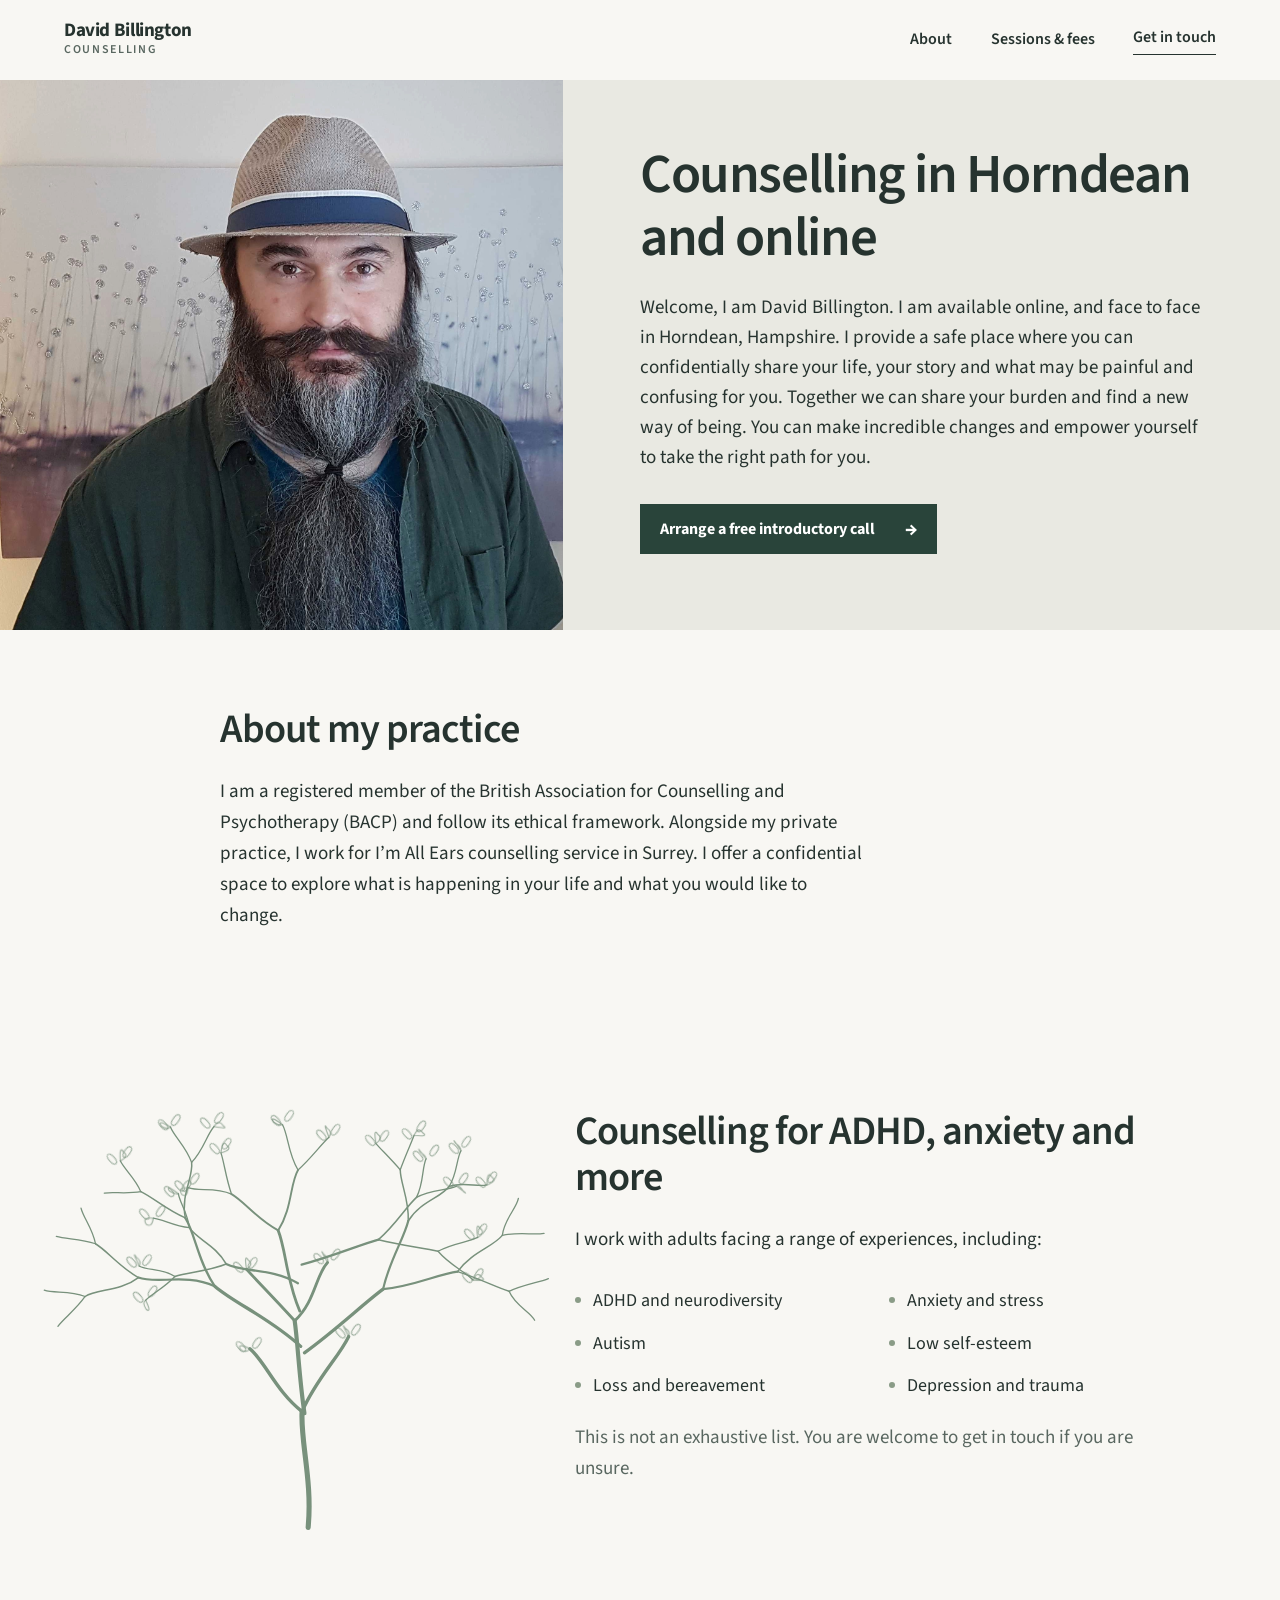
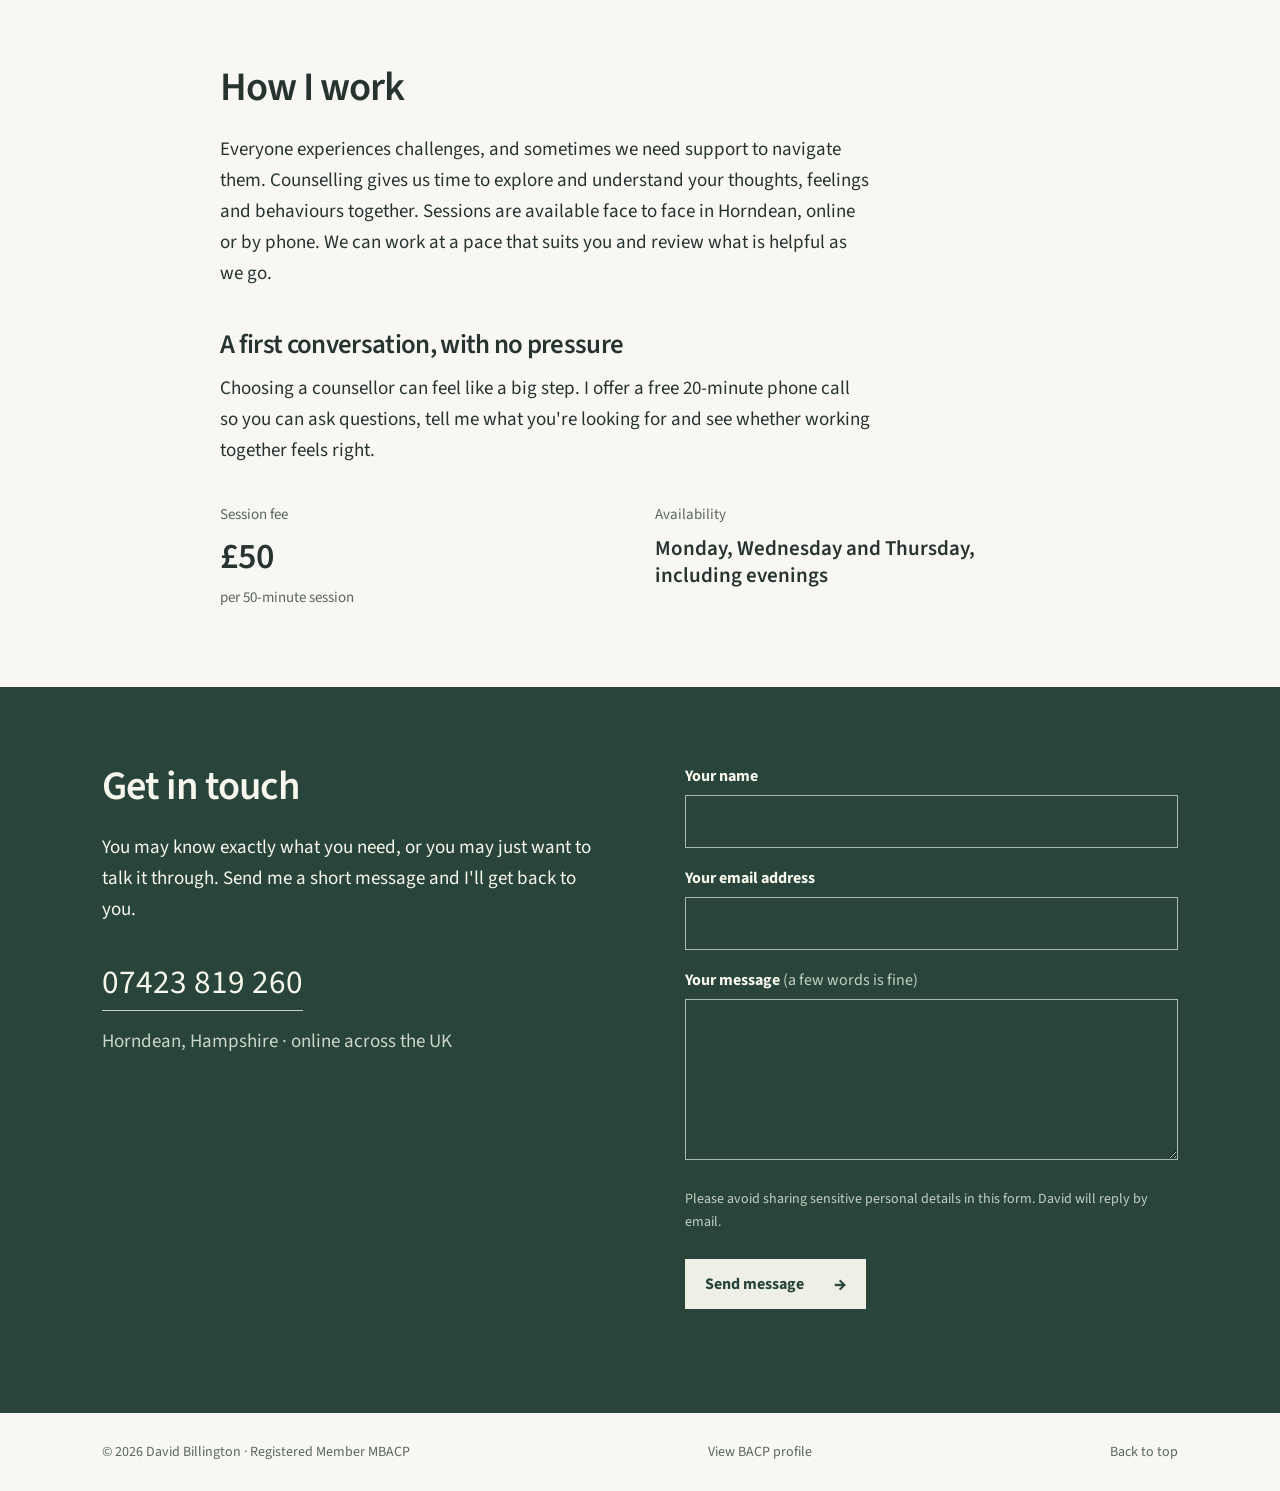
==== index.html @ 30f9dc16 "Add foliage to growing tree illustration" ====
<!doctype html>
<html lang="en-GB"><head><meta charset="utf-8"><meta name="viewport" content="width=device-width, initial-scale=1"><meta name="theme-color" content="#e9e8e0"><meta name="description" content="Counselling in Horndean, Hampshire and online with David Billington, MBACP. Support for ADHD, neurodiversity, anxiety and life’s challenges. Free 20-minute introductory call."><title>Counselling in Horndean, Hampshire | ADHD &amp; Anxiety Support | David Billington</title><link rel="canonical" href="https://david-councilling.pages.dev/"><link rel="stylesheet" href="/style.css"><script src="/site.js" defer></script><script type="application/ld+json">{"@context":"https://schema.org","@type":"ProfessionalService","name":"David Billington Counselling","description":"Counselling for adults in Horndean, Hampshire and online, including support for ADHD, neurodiversity and anxiety.","url":"https://david-councilling.pages.dev/","telephone":"+447423819260","address":{"@type":"PostalAddress","addressLocality":"Horndean","addressRegion":"Hampshire","postalCode":"PO8","addressCountry":"GB"},"areaServed":[{"@type":"Place","name":"Hampshire"},{"@type":"Country","name":"United Kingdom"}],"sameAs":"https://www.bacp.co.uk/therapists/399649/david-billington/waterlooville-po8"}</script></head>
<body><a class="skip" href="#main">Skip to content</a><header class="header"><a class="brand" href="#top">David Billington <span>Counselling</span></a><nav aria-label="Main navigation"><a href="#about">About</a><a href="#sessions">Sessions & fees</a><a id="blog-nav" href="/blog" hidden>Blog</a><a class="nav-contact" href="#contact">Get in touch</a></nav></header>
<main id="main"><section class="hero" id="top"><div class="portrait"><img src="/david-headshot.jpg" width="900" height="1200" alt="David Billington" fetchpriority="high"></div><div class="hero-copy"><h1 data-content="heroTitle">Counselling in Horndean and online</h1><p class="lead" data-content="heroIntro">Welcome, I am David Billington. I am available online, and face to face in Horndean, Hampshire. I provide a safe place where you can confidentially share your life, your story and what may be painful and confusing for you. Together we can share your burden and find a new way of being. You can make incredible changes and empower yourself to take the right path for you.</p><a class="button" href="#contact">Arrange a free introductory call <span aria-hidden="true">→</span></a></div></section>
<section class="section intro" id="about"><div><h2 data-content="aboutTitle">About my practice</h2><p data-content="aboutText">I am a registered member of the British Association for Counselling and Psychotherapy (BACP) and follow its ethical framework. Alongside my private practice, I work for I’m All Ears counselling service in Surrey. I offer a confidential space to explore what is happening in your life and what you would like to change.</p></div></section>
<section class="support" id="support"><figure class="tree-figure"><svg class="growth-tree" viewBox="0 0 440 520" role="img" aria-label="Line drawing of a growing tree" xmlns="http://www.w3.org/2000/svg"><g class="tree-branches"><path d="M 222.0 498.0 C 226.8 447.7 213.4 404.6 215.5 373.2" pathLength="100" style="--delay:0.05s;stroke-width:5.5"/><path d="M 215.5 373.2 C 187.2 351.0 176.2 320.1 159.3 305.6" pathLength="100" style="--delay:0.51s;stroke-width:3.7"/><path d="M 215.5 373.2 C 230.6 337.9 255.5 314.2 265.6 292.5" pathLength="100" style="--delay:0.49s;stroke-width:3.7"/><path d="M 218.0 375.0 C 212.2 335.4 211.0 300.3 207.5 275.5" pathLength="100" style="--delay:0.52s;stroke-width:4.5"/><path d="M 207.5 275.5 C 187.1 253.1 168.5 234.1 155.7 220.1" pathLength="100" style="--delay:0.87s;stroke-width:3.1"/><path d="M 207.5 275.5 C 229.7 254.9 230.1 226.2 242.9 212.7" pathLength="100" style="--delay:0.90s;stroke-width:3.1"/><path d="M 214.0 303.0 C 180.4 272.2 142.9 256.8 121.4 238.2" pathLength="100" style="--delay:0.82s;stroke-width:3.5"/><path d="M 121.4 238.2 C 89.7 223.9 59.1 236.5 39.2 228.9" pathLength="100" style="--delay:1.24s;stroke-width:2.4"/><path d="M 39.2 228.9 C 18.9 244.6 -5.2 240.5 -18.2 249.3" pathLength="100" style="--delay:1.66s;stroke-width:1.6"/><path d="M -18.2 249.3 C -28.2 263.7 -41.1 272.6 -47.5 281.4" pathLength="100" style="--delay:2.09s;stroke-width:1.4"/><path d="M -18.2 249.3 C -35.2 242.3 -51.6 246.3 -62.2 242.5" pathLength="100" style="--delay:2.02s;stroke-width:1.4"/><path d="M 39.2 228.9 C 18.4 217.2 5.7 200.1 -7.0 192.5" pathLength="100" style="--delay:1.65s;stroke-width:1.6"/><path d="M -7.0 192.5 C -23.5 187.5 -38.8 187.5 -49.2 184.6" pathLength="100" style="--delay:2.08s;stroke-width:1.4"/><path d="M -7.0 192.5 C -10.2 175.9 -20.2 164.3 -22.6 154.1" pathLength="100" style="--delay:2.06s;stroke-width:1.4"/><path d="M 121.4 238.2 C 103.1 211.2 100.5 181.9 89.7 164.7" pathLength="100" style="--delay:1.22s;stroke-width:2.4"/><path d="M 89.7 164.7 C 69.1 155.9 54.5 142.3 41.8 136.4" pathLength="100" style="--delay:1.58s;stroke-width:1.6"/><path d="M 41.8 136.4 C 26.1 139.1 12.2 136.4 2.5 137.9" pathLength="100" style="--delay:1.94s;stroke-width:1.4"/><path d="M 41.8 136.4 C 35.5 121.5 24.0 112.4 19.7 103.2" pathLength="100" style="--delay:1.96s;stroke-width:1.4"/><path d="M 89.7 164.7 C 84.6 139.9 98.7 120.3 96.5 104.9" pathLength="100" style="--delay:1.67s;stroke-width:1.6"/><path d="M 96.5 104.9 C 90.5 87.8 77.9 77.2 73.7 66.7" pathLength="100" style="--delay:2.06s;stroke-width:1.4"/><path d="M 96.5 104.9 C 109.5 91.5 112.9 74.8 120.7 66.2" pathLength="100" style="--delay:2.10s;stroke-width:1.4"/><path d="M 218.0 310.0 C 253.4 284.4 280.8 257.6 302.7 241.4" pathLength="100" style="--delay:0.85s;stroke-width:3.5"/><path d="M 302.7 241.4 C 309.5 210.6 325.1 187.1 329.8 168.0" pathLength="100" style="--delay:1.22s;stroke-width:2.4"/><path d="M 329.8 168.0 C 331.0 145.2 321.1 127.0 321.2 112.9" pathLength="100" style="--delay:1.67s;stroke-width:1.6"/><path d="M 321.2 112.9 C 311.1 101.2 301.4 91.8 295.0 84.6" pathLength="100" style="--delay:2.04s;stroke-width:1.4"/><path d="M 321.2 112.9 C 326.6 97.8 332.6 85.1 336.1 75.7" pathLength="100" style="--delay:2.04s;stroke-width:1.4"/><path d="M 329.8 168.0 C 342.4 147.1 365.5 142.9 374.0 130.6" pathLength="100" style="--delay:1.60s;stroke-width:1.6"/><path d="M 374.0 130.6 C 382.7 116.5 381.6 101.3 386.6 92.3" pathLength="100" style="--delay:2.04s;stroke-width:1.4"/><path d="M 374.0 130.6 C 390.0 125.6 404.5 131.7 414.5 129.1" pathLength="100" style="--delay:2.04s;stroke-width:1.4"/><path d="M 302.7 241.4 C 335.8 238.3 362.3 225.0 382.9 222.5" pathLength="100" style="--delay:1.26s;stroke-width:2.4"/><path d="M 382.9 222.5 C 397.8 201.5 421.2 195.9 431.1 183.5" pathLength="100" style="--delay:1.69s;stroke-width:1.6"/><path d="M 431.1 183.5 C 433.3 165.5 446.4 154.6 448.4 143.7" pathLength="100" style="--delay:2.09s;stroke-width:1.4"/><path d="M 431.1 183.5 C 448.9 179.5 464.9 183.4 476.0 181.3" pathLength="100" style="--delay:2.12s;stroke-width:1.4"/><path d="M 382.9 222.5 C 405.6 229.6 424.2 239.1 438.4 243.7" pathLength="100" style="--delay:1.67s;stroke-width:1.6"/><path d="M 438.4 243.7 C 454.7 236.3 470.4 234.3 480.7 230.0" pathLength="100" style="--delay:2.11s;stroke-width:1.4"/><path d="M 438.4 243.7 C 445.3 259.8 461.1 265.3 465.9 274.9" pathLength="100" style="--delay:2.03s;stroke-width:1.4"/><path d="M 213.0 265.0 C 198.4 231.6 198.2 199.1 189.7 178.1" pathLength="100" style="--delay:1.00s;stroke-width:3.0"/><path d="M 189.7 178.1 C 166.9 166.0 153.4 147.1 139.5 139.1" pathLength="100" style="--delay:1.41s;stroke-width:2.0"/><path d="M 139.5 139.1 C 121.7 130.5 104.1 136.8 92.8 132.1" pathLength="100" style="--delay:1.83s;stroke-width:1.4"/><path d="M 139.5 139.1 C 133.4 121.7 131.7 105.5 128.1 94.6" pathLength="100" style="--delay:1.78s;stroke-width:1.4"/><path d="M 189.7 178.1 C 205.0 154.3 202.3 128.3 211.1 113.1" pathLength="100" style="--delay:1.39s;stroke-width:2.0"/><path d="M 211.1 113.1 C 200.1 95.1 200.7 75.8 194.4 64.3" pathLength="100" style="--delay:1.75s;stroke-width:1.4"/><path d="M 211.1 113.1 C 225.6 100.2 235.4 86.1 244.4 77.9" pathLength="100" style="--delay:1.79s;stroke-width:1.4"/><path d="M 211.0 235.0 C 182.4 218.2 151.9 223.7 133.7 214.3" pathLength="100" style="--delay:1.15s;stroke-width:2.5"/><path d="M 133.7 214.3 C 112.5 223.0 91.9 222.7 78.5 227.8" pathLength="100" style="--delay:1.55s;stroke-width:1.7"/><path d="M 78.5 227.8 C 67.4 239.8 54.1 246.0 47.0 253.4" pathLength="100" style="--delay:1.96s;stroke-width:1.4"/><path d="M 78.5 227.8 C 64.5 218.3 48.9 221.7 40.0 216.4" pathLength="100" style="--delay:1.99s;stroke-width:1.4"/><path d="M 133.7 214.3 C 122.5 193.9 101.7 187.3 94.1 175.2" pathLength="100" style="--delay:1.54s;stroke-width:1.7"/><path d="M 94.1 175.2 C 77.8 173.9 65.4 166.1 55.3 165.0" pathLength="100" style="--delay:1.95s;stroke-width:1.4"/><path d="M 94.1 175.2 C 92.2 159.6 83.7 148.1 82.2 138.5" pathLength="100" style="--delay:1.98s;stroke-width:1.4"/><path d="M 215.0 215.0 C 248.7 206.2 276.7 193.9 297.7 188.1" pathLength="100" style="--delay:1.18s;stroke-width:2.5"/><path d="M 297.7 188.1 C 316.5 172.0 327.3 152.9 338.7 142.6" pathLength="100" style="--delay:1.60s;stroke-width:1.7"/><path d="M 338.7 142.6 C 346.6 126.9 344.5 110.9 349.0 101.0" pathLength="100" style="--delay:1.96s;stroke-width:1.4"/><path d="M 338.7 142.6 C 354.8 133.6 371.6 135.5 381.8 130.4" pathLength="100" style="--delay:2.03s;stroke-width:1.4"/><path d="M 297.7 188.1 C 323.1 194.5 346.0 196.8 361.9 200.6" pathLength="100" style="--delay:1.55s;stroke-width:1.7"/><path d="M 361.9 200.6 C 377.9 191.6 394.4 191.0 404.6 185.7" pathLength="100" style="--delay:2.00s;stroke-width:1.4"/><path d="M 361.9 200.6 C 374.6 215.8 391.2 222.4 399.5 231.6" pathLength="100" style="--delay:2.01s;stroke-width:1.4"/></g><g class="tree-leaves"><path d="M 159.3 305.6 Q 144.3 298.5 149.3 306.5 Q 155.3 310.5 159.3 305.6"/><path d="M 265.6 292.5 Q 256.7 275.3 261.7 283.3 Q 267.7 287.3 265.6 292.5"/><path d="M 155.7 220.1 Q 152.7 202.4 157.7 210.4 Q 163.7 214.4 155.7 220.1"/><path d="M 242.9 212.7 Q 233.6 195.7 238.6 203.7 Q 244.6 207.7 242.9 212.7"/><path d="M 19.7 103.2 Q 18.4 85.9 23.4 93.9 Q 29.4 97.9 19.7 103.2"/><path d="M 73.7 66.7 Q 58.8 57.9 63.8 65.9 Q 69.8 69.9 73.7 66.7"/><path d="M 120.7 66.2 Q 125.7 57.6 130.7 65.6 Q 136.7 69.6 120.7 66.2"/><path d="M 295.0 84.6 Q 292.1 66.8 297.1 74.8 Q 303.1 78.8 295.0 84.6"/><path d="M 336.1 75.7 Q 340.8 65.4 345.8 73.4 Q 351.8 77.4 336.1 75.7"/><path d="M 386.6 92.3 Q 375.6 76.3 380.6 84.3 Q 386.6 88.3 386.6 92.3"/><path d="M 414.5 129.1 Q 414.9 112.7 419.9 120.7 Q 425.9 124.7 414.5 129.1"/><path d="M 92.8 132.1 Q 80.9 131.4 85.9 139.4 Q 91.9 143.4 92.8 132.1"/><path d="M 128.1 94.6 Q 129.7 79.0 134.7 87.0 Q 140.7 91.0 128.1 94.6"/><path d="M 194.4 64.3 Q 179.8 53.5 184.8 61.5 Q 190.8 65.5 194.4 64.3"/><path d="M 244.4 77.9 Q 237.4 60.1 242.4 68.1 Q 248.4 72.1 244.4 77.9"/><path d="M 47.0 253.4 Q 42.7 255.3 47.7 263.3 Q 53.7 267.3 47.0 253.4"/><path d="M 40.0 216.4 Q 31.8 198.9 36.8 206.9 Q 42.8 210.9 40.0 216.4"/><path d="M 55.3 165.0 Q 42.6 163.5 47.6 171.5 Q 53.6 175.5 55.3 165.0"/><path d="M 82.2 138.5 Q 67.6 127.6 72.6 135.6 Q 78.6 139.6 82.2 138.5"/><path d="M 349.0 101.0 Q 337.5 85.5 342.5 93.5 Q 348.5 97.5 349.0 101.0"/><path d="M 381.8 130.4 Q 384.6 128.7 389.6 136.7 Q 395.6 140.7 381.8 130.4"/><path d="M 404.6 185.7 Q 402.3 168.0 407.3 176.0 Q 413.3 180.0 404.6 185.7"/><path d="M 399.5 231.6 Q 404.1 220.9 409.1 228.9 Q 415.1 232.9 399.5 231.6"/><ellipse cx="149.7" cy="303.4" rx="3.1" ry="6.6" transform="rotate(-42 149.7 303.4)"/><ellipse cx="166.9" cy="299.4" rx="3.1" ry="6.6" transform="rotate(35 166.9 299.4)"/><ellipse cx="256.7" cy="288.5" rx="3.1" ry="6.6" transform="rotate(-42 256.7 288.5)"/><ellipse cx="273.5" cy="285.1" rx="3.1" ry="6.6" transform="rotate(35 273.5 285.1)"/><ellipse cx="146.9" cy="217.8" rx="3.1" ry="6.6" transform="rotate(-42 146.9 217.8)"/><ellipse cx="162.3" cy="213.2" rx="3.1" ry="6.6" transform="rotate(35 162.3 213.2)"/><ellipse cx="233.4" cy="208.6" rx="3.1" ry="6.6" transform="rotate(-42 233.4 208.6)"/><ellipse cx="251.5" cy="204.1" rx="3.1" ry="6.6" transform="rotate(35 251.5 204.1)"/><ellipse cx="10.7" cy="101.4" rx="3.1" ry="6.6" transform="rotate(-42 10.7 101.4)"/><ellipse cx="27.2" cy="93.8" rx="3.1" ry="6.6" transform="rotate(35 27.2 93.8)"/><ellipse cx="65.9" cy="64.4" rx="3.1" ry="6.6" transform="rotate(-42 65.9 64.4)"/><ellipse cx="79.4" cy="59.3" rx="3.1" ry="6.6" transform="rotate(35 79.4 59.3)"/><ellipse cx="111.2" cy="62.5" rx="3.1" ry="6.6" transform="rotate(-42 111.2 62.5)"/><ellipse cx="126.0" cy="57.0" rx="3.1" ry="6.6" transform="rotate(35 126.0 57.0)"/><ellipse cx="288.9" cy="81.2" rx="3.1" ry="6.6" transform="rotate(-42 288.9 81.2)"/><ellipse cx="304.0" cy="76.4" rx="3.1" ry="6.6" transform="rotate(35 304.0 76.4)"/><ellipse cx="328.5" cy="74.2" rx="3.1" ry="6.6" transform="rotate(-42 328.5 74.2)"/><ellipse cx="343.8" cy="66.1" rx="3.1" ry="6.6" transform="rotate(35 343.8 66.1)"/><ellipse cx="379.0" cy="89.8" rx="3.1" ry="6.6" transform="rotate(-42 379.0 89.8)"/><ellipse cx="392.3" cy="82.7" rx="3.1" ry="6.6" transform="rotate(35 392.3 82.7)"/><ellipse cx="408.0" cy="126.2" rx="3.1" ry="6.6" transform="rotate(-42 408.0 126.2)"/><ellipse cx="420.3" cy="120.9" rx="3.1" ry="6.6" transform="rotate(35 420.3 120.9)"/><ellipse cx="83.7" cy="130.3" rx="3.1" ry="6.6" transform="rotate(-42 83.7 130.3)"/><ellipse cx="99.8" cy="122.5" rx="3.1" ry="6.6" transform="rotate(35 99.8 122.5)"/><ellipse cx="121.4" cy="90.0" rx="3.1" ry="6.6" transform="rotate(-42 121.4 90.0)"/><ellipse cx="134.2" cy="84.7" rx="3.1" ry="6.6" transform="rotate(35 134.2 84.7)"/><ellipse cx="187.4" cy="59.8" rx="3.1" ry="6.6" transform="rotate(-42 187.4 59.8)"/><ellipse cx="201.5" cy="54.7" rx="3.1" ry="6.6" transform="rotate(35 201.5 54.7)"/><ellipse cx="236.3" cy="75.6" rx="3.1" ry="6.6" transform="rotate(-42 236.3 75.6)"/><ellipse cx="251.5" cy="69.7" rx="3.1" ry="6.6" transform="rotate(35 251.5 69.7)"/><ellipse cx="38.9" cy="250.1" rx="3.1" ry="6.6" transform="rotate(-42 38.9 250.1)"/><ellipse cx="54.4" cy="243.8" rx="3.1" ry="6.6" transform="rotate(35 54.4 243.8)"/><ellipse cx="31.9" cy="212.3" rx="3.1" ry="6.6" transform="rotate(-42 31.9 212.3)"/><ellipse cx="48.5" cy="210.2" rx="3.1" ry="6.6" transform="rotate(35 48.5 210.2)"/><ellipse cx="45.6" cy="160.6" rx="3.1" ry="6.6" transform="rotate(-42 45.6 160.6)"/><ellipse cx="63.1" cy="157.3" rx="3.1" ry="6.6" transform="rotate(35 63.1 157.3)"/><ellipse cx="72.3" cy="136.3" rx="3.1" ry="6.6" transform="rotate(-42 72.3 136.3)"/><ellipse cx="91.0" cy="130.2" rx="3.1" ry="6.6" transform="rotate(35 91.0 130.2)"/><ellipse cx="340.4" cy="98.3" rx="3.1" ry="6.6" transform="rotate(-42 340.4 98.3)"/><ellipse cx="357.8" cy="92.1" rx="3.1" ry="6.6" transform="rotate(35 357.8 92.1)"/><ellipse cx="373.0" cy="126.2" rx="3.1" ry="6.6" transform="rotate(-42 373.0 126.2)"/><ellipse cx="389.3" cy="122.3" rx="3.1" ry="6.6" transform="rotate(35 389.3 122.3)"/><ellipse cx="395.6" cy="182.3" rx="3.1" ry="6.6" transform="rotate(-42 395.6 182.3)"/><ellipse cx="409.7" cy="176.9" rx="3.1" ry="6.6" transform="rotate(35 409.7 176.9)"/><ellipse cx="393.4" cy="228.9" rx="3.1" ry="6.6" transform="rotate(-42 393.4 228.9)"/><ellipse cx="405.6" cy="225.3" rx="3.1" ry="6.6" transform="rotate(35 405.6 225.3)"/></g></svg></figure><div><h2 data-content="supportTitle">Counselling for ADHD, anxiety and more</h2><p data-content="supportIntro">I work with adults facing a range of experiences, including:</p><ul class="support-list" id="support-items"><li>ADHD and neurodiversity</li><li>Anxiety and stress</li><li>Autism</li><li>Low self-esteem</li><li>Loss and bereavement</li><li>Depression and trauma</li></ul><p class="quiet">This is not an exhaustive list. You are welcome to get in touch if you are unsure.</p></div></section>
<section class="section sessions" id="sessions"><div><h2 data-content="approachTitle">How I work</h2><p data-content="approachText">Everyone experiences challenges, and sometimes we need support to navigate them. Counselling gives us time to explore and understand your thoughts, feelings and behaviours together. Sessions are available face to face in Horndean, online or by phone. We can work at a pace that suits you and review what is helpful as we go.</p><div class="rule"></div><h3 data-content="introTitle">A first conversation, with no pressure</h3><p data-content="introText">Choosing a counsellor can feel like a big step. I offer a free 20-minute phone call so you can ask questions, tell me what you're looking for and see whether working together feels right.</p><div class="details"><div><small>Session fee</small><strong data-content="price">£50</strong><span data-content="priceNote">per 50-minute session</span></div><div><small>Availability</small><strong class="details-text" data-content="availability">Monday, Wednesday and Thursday, including evenings</strong></div></div></div></section>
<section class="journal-home" id="journal" hidden><div><h2>Thoughts, at your own pace.</h2></div><div id="journal-list" class="journal-list"></div><a class="journal-more" href="/blog">View all articles</a></section>
<section class="contact" id="contact"><div><h2 data-content="contactTitle">Get in touch</h2><p data-content="contactText">You may know exactly what you need, or you may just want to talk it through. Send me a short message and I'll get back to you.</p><a class="phone" id="phone-link" href="tel:+447423819260">07423 819 260</a><p class="quiet" data-content="location">Horndean, Hampshire · online across the UK</p><a id="email-link" hidden></a></div><form id="contact-form"><label for="name">Your name</label><input id="name" name="name" autocomplete="name" required maxlength="100"><label for="email">Your email address</label><input id="email" name="email" type="email" autocomplete="email" required maxlength="200"><label for="message">Your message <span class="optional">(a few words is fine)</span></label><textarea id="message" name="message" rows="5" required maxlength="4000"></textarea><div class="honeypot" aria-hidden="true"><label for="website">Website</label><input id="website" name="website" tabindex="-1" autocomplete="off"></div><p class="form-note">Please avoid sharing sensitive personal details in this form. David will reply by email.</p><button class="button" type="submit">Send message <span aria-hidden="true">→</span></button><p id="form-status" role="status" aria-live="polite"></p></form></section></main><footer><span>© <span id="year"></span> David Billington · Registered Member MBACP</span><a href="https://www.bacp.co.uk/therapists/399649/david-billington/waterlooville-po8" target="_blank" rel="noopener">View BACP profile</a><a href="#top">Back to top</a></footer></body></html>
---- style.css ----
@import url('https://fonts.googleapis.com/css2?family=Source+Sans+3:wght@400;500;600;700&display=swap');
:root{--ink:#26332f;--muted:#596760;--paper:#f8f7f3;--cream:#e9e9e2;--green:#29443a;--line:#c8cec5}*{box-sizing:border-box}[hidden]{display:none!important}html{scroll-behavior:smooth}body{margin:0;background:var(--paper);color:var(--ink);font:18px/1.58 'Source Sans 3',Arial,sans-serif}a{color:inherit}h1,h2,h3,p{margin-top:0}h1,h2,h3{font-family:'Source Sans 3',Arial,sans-serif;font-weight:600;letter-spacing:-.025em;line-height:1.14}h1{font-size:clamp(2.7rem,4.3vw,4.9rem);margin:0 0 23px}h2{font-size:clamp(2.1rem,3.15vw,3.5rem);max-width:760px;margin-bottom:24px}h3{font-size:clamp(1.45rem,2.1vw,2.2rem);margin-bottom:14px}p{max-width:650px}.skip{position:absolute;top:-100px;left:10px;background:#fff;padding:10px;z-index:9}.skip:focus{top:10px}.header{min-height:80px;display:flex;align-items:center;justify-content:space-between;padding:12px clamp(24px,5vw,90px);background:var(--paper)}.brand{text-decoration:none;font-weight:700;font-size:19px;line-height:1.1;letter-spacing:-.02em}.brand span{display:block;font:600 12px/1.5 'Source Sans 3',sans-serif;letter-spacing:.14em;text-transform:uppercase;color:var(--muted)}nav{display:flex;align-items:center;gap:clamp(16px,3vw,46px);font-size:16px;font-weight:600}nav a{text-decoration:none}nav a:hover,footer a:hover{text-decoration:underline;text-underline-offset:5px}.nav-contact{border-bottom:1px solid currentColor;padding-bottom:3px}.hero{min-height:550px;display:grid;grid-template-columns:44% 56%;background:var(--cream)}.portrait{min-height:550px;overflow:hidden}.portrait img{width:100%;height:100%;object-fit:cover;object-position:center 27%;display:block}.hero-copy{align-self:center;padding:44px clamp(35px,6vw,105px)}.eyebrow,.section-label{font-size:13px;font-weight:700;letter-spacing:.09em;text-transform:uppercase;color:var(--muted)}.eyebrow{margin-bottom:21px}.lead{font-size:19px;line-height:1.58;max-width:590px}.button{display:inline-flex;gap:30px;justify-content:space-between;align-items:center;background:var(--green);color:#fff;text-decoration:none;border:1px solid var(--green);padding:13px 19px;font:700 16px 'Source Sans 3',sans-serif;cursor:pointer;transition:background .2s,color .2s;margin:12px 0}.button span{font-size:20px;line-height:1}.button:hover{background:transparent;color:var(--green)}.quiet{color:var(--muted);font-size:15px;line-height:1.5}.section,.support,.contact,.journal-home{padding:clamp(60px,6vw,88px) clamp(24px,8vw,140px);display:grid;grid-template-columns:minmax(145px,25%) 1fr;gap:24px}.section,.support{display:block}.section>div,.support>div{max-width:840px;margin:0 auto}.section>div:last-child,.support>div:last-child{max-width:840px}.section p,.support p,.contact p{font-size:19px;line-height:1.63}.support{background:var(--paper);border-top:1px solid var(--line)}.sessions{border-top:1px solid var(--line)}.support-list{padding:0;list-style:none;display:grid;grid-template-columns:1fr 1fr;gap:0 45px;margin:30px 0}.support-list li{border-top:1px solid #aebcb0;padding:11px 0;font-size:18px}.rule{border-top:1px solid var(--line);margin:43px 0}.details{border-top:1px solid var(--line);border-bottom:1px solid var(--line);display:grid;grid-template-columns:1fr 1fr;gap:35px;margin-top:35px;padding:22px 0}.details small,.details span{display:block;color:var(--muted);font-size:15px}.details strong{display:block;font:600 36px/1.2 'Source Sans 3',Arial,sans-serif;margin:8px 0}.details .details-text{font-family:'Source Sans 3',sans-serif;font-size:21px;line-height:1.3}.contact{background:var(--green);color:#f7f7ed;grid-template-columns:1fr 1fr;gap:clamp(35px,7vw,120px)}.contact .section-label,.contact .quiet{color:#cad7ca}.contact p{max-width:570px}.phone{display:inline-block;font-size:clamp(23px,2.6vw,34px);text-decoration:none;border-bottom:1px solid #c1d0c3;margin:12px 0 16px}.contact form{align-self:start;max-width:650px}label{display:block;font-weight:700;font-size:16px;margin:0 0 6px}.optional{font-weight:400;color:#c1d0c3}input,textarea{width:100%;border:1px solid #a9b9aa;border-radius:0;background:transparent;color:#fff;font:18px/1.5 'Source Sans 3',sans-serif;padding:12px 15px;margin:0 0 18px}input:focus,textarea:focus{outline:3px solid #d3e5bc;outline-offset:2px}textarea{resize:vertical}.form-note{font-size:14px!important;color:#c1d0c3}.contact .button{background:#eef0e6;color:var(--green);border-color:#eef0e6}.contact .button:hover{background:transparent;color:#fff}.honeypot{position:absolute;left:-9999px}#form-status{font-size:15px!important}footer{padding:28px clamp(24px,8vw,140px);display:flex;gap:24px;flex-wrap:wrap;align-items:center;justify-content:space-between;font-size:14px;color:var(--muted)}footer a{text-decoration:none}.journal-home{background:var(--paper);grid-template-columns:1fr 1fr;gap:35px}.journal-home .journal-more{grid-column:2;text-underline-offset:5px}.journal-list{display:grid;gap:0}.journal-item{display:block;text-decoration:none;padding:18px 0;border-top:1px solid var(--line)}.journal-item h3{font-size:1.35rem;margin:5px 0}.journal-item small{color:var(--muted)}.journal-item:hover h3{text-decoration:underline;text-underline-offset:4px}@media(max-width:850px){.hero{display:flex;flex-direction:column}.portrait{min-height:0;height:44vw;max-height:400px}.hero-copy{padding:48px 7vw 56px}.section,.support{grid-template-columns:1fr;gap:18px}.contact,.journal-home{grid-template-columns:1fr}.journal-home .journal-more{grid-column:1}}@media(max-width:550px){body{font-size:17px}.header{padding:12px 20px}.brand{font-size:16px}.brand span{font-size:10px}nav{gap:13px;font-size:14px}nav a:not(.nav-contact){display:none}.portrait{height:58vw}.hero-copy{padding:40px 24px 47px}h1{font-size:clamp(2.45rem,10vw,3.25rem)}h2{font-size:clamp(2rem,8vw,2.65rem)}.lead{font-size:18px}.section,.support,.contact,.journal-home{padding:62px 24px}.section p,.support p,.contact p{font-size:17px}.support-list{grid-template-columns:1fr;margin:24px 0}.details{grid-template-columns:1fr;gap:20px}.details strong{font-size:31px}footer{display:block}footer>*{display:block;margin:0 0 12px}}@media(prefers-reduced-motion:reduce){html{scroll-behavior:auto}}

/* A line drawing grows into view beside the support list. */
.support{display:grid;grid-template-columns:minmax(260px,38%) minmax(0,1fr);align-items:center;gap:clamp(30px,5vw,85px);border:0;max-width:1320px;margin:0 auto;padding-top:38px;padding-bottom:40px}
.support>div{margin:0;max-width:650px}
.tree-figure{display:flex;align-items:center;justify-content:center;margin:0;min-height:450px;color:#78917c}
.growth-tree{display:block;width:min(100%,420px);max-height:490px;overflow:visible}
.tree-branches path,.tree-leaves path,.tree-leaves ellipse{fill:none;stroke:currentColor;stroke-linecap:round;stroke-linejoin:round}
.tree-branches path{stroke-dasharray:100;stroke-dashoffset:100}
.tree-leaves path,.tree-leaves ellipse{stroke-width:1.2;opacity:0}
.tree-figure.is-visible .tree-branches path{animation:tree-grow .9s cubic-bezier(.28,.1,.25,1) var(--delay) forwards}
.tree-figure.is-visible .tree-leaves path,.tree-figure.is-visible .tree-leaves ellipse{animation:leaf-appear 1s ease 3.4s forwards}
@keyframes tree-grow{to{stroke-dashoffset:0}}
@keyframes leaf-appear{to{opacity:.7}}
.support-list{gap:6px 26px;margin:27px 0 19px}
.support-list li{display:flex;align-items:baseline;gap:12px;border:0;padding:6px 0;line-height:1.35}
.support-list li::before{content:'';display:block;flex:none;width:6px;height:6px;border-radius:50%;background:#8a9c87;transform:translateY(-3px)}
.sessions{border:0}
.sessions .rule{display:none}
.sessions h3{margin-top:40px}
.details{border:0;margin-top:36px;padding:0;gap:30px}
@media(max-width:850px){.support{display:block;padding-top:18px;padding-bottom:62px}.tree-figure{min-height:320px;margin:0 auto 18px}.growth-tree{height:320px}.support>div{max-width:840px;margin:0 auto}}
@media(max-width:550px){.support{padding:0 24px 62px}.tree-figure{min-height:260px;margin-bottom:12px}.growth-tree{height:260px}.support-list{grid-template-columns:1fr;gap:3px}.support-list li{padding:5px 0}}
@media(prefers-reduced-motion:reduce){.tree-branches path{stroke-dashoffset:0}.tree-leaves path,.tree-leaves ellipse{opacity:.7}.tree-figure.is-visible .tree-branches path,.tree-figure.is-visible .tree-leaves path,.tree-figure.is-visible .tree-leaves ellipse{animation:none}}
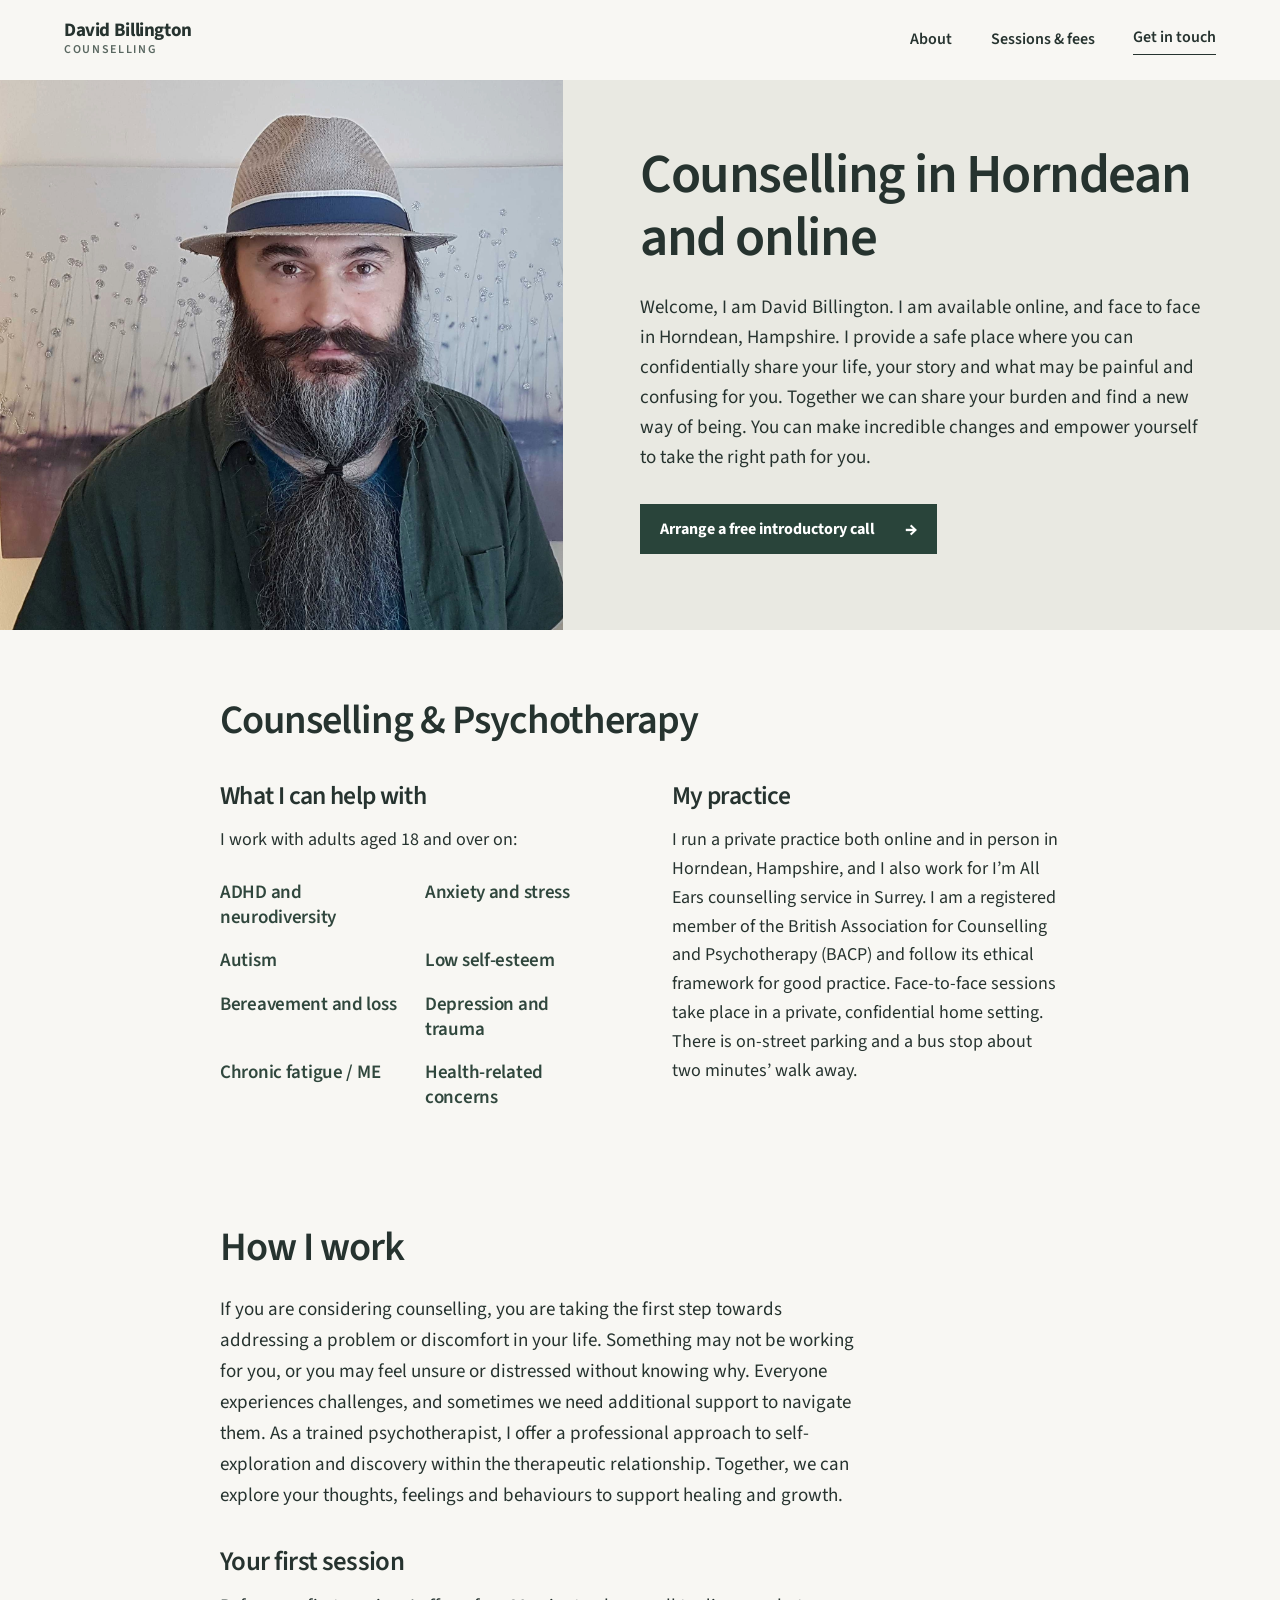
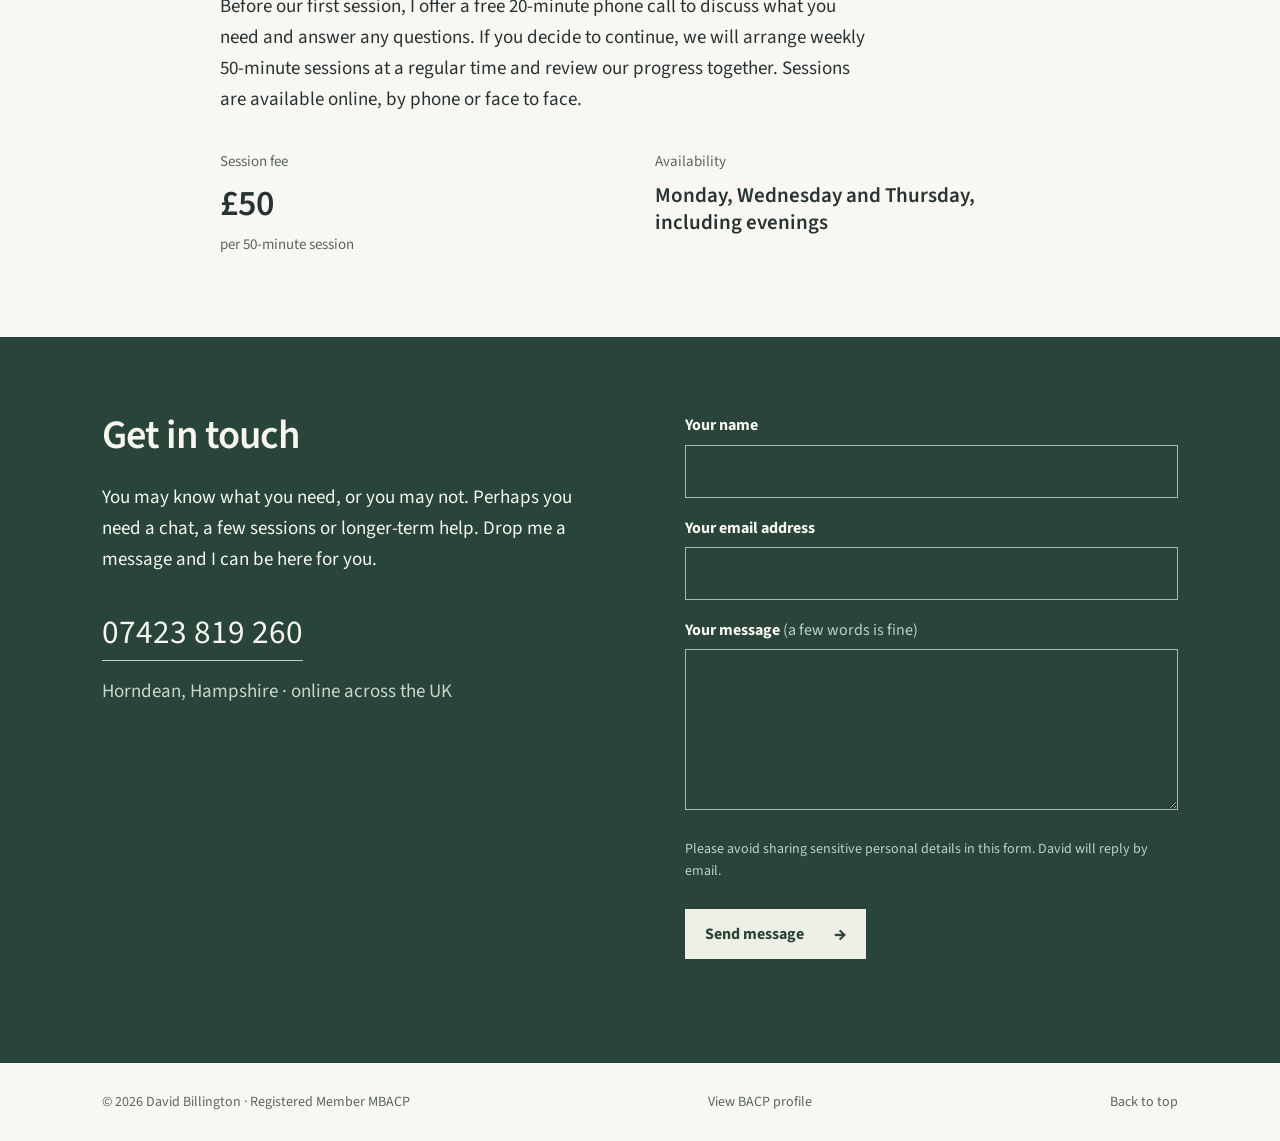
==== commit ce08358f: "Combine practice and support, restore David's copy" ====
--- a/index.html
+++ b/index.html
@@ -2,8 +2,7 @@
 <html lang="en-GB"><head><meta charset="utf-8"><meta name="viewport" content="width=device-width, initial-scale=1"><meta name="theme-color" content="#e9e8e0"><meta name="description" content="Counselling in Horndean, Hampshire and online with David Billington, MBACP. Support for ADHD, neurodiversity, anxiety and life’s challenges. Free 20-minute introductory call."><title>Counselling in Horndean, Hampshire | ADHD &amp; Anxiety Support | David Billington</title><link rel="canonical" href="https://david-councilling.pages.dev/"><link rel="stylesheet" href="/style.css"><script src="/site.js" defer></script><script type="application/ld+json">{"@context":"https://schema.org","@type":"ProfessionalService","name":"David Billington Counselling","description":"Counselling for adults in Horndean, Hampshire and online, including support for ADHD, neurodiversity and anxiety.","url":"https://david-councilling.pages.dev/","telephone":"+447423819260","address":{"@type":"PostalAddress","addressLocality":"Horndean","addressRegion":"Hampshire","postalCode":"PO8","addressCountry":"GB"},"areaServed":[{"@type":"Place","name":"Hampshire"},{"@type":"Country","name":"United Kingdom"}],"sameAs":"https://www.bacp.co.uk/therapists/399649/david-billington/waterlooville-po8"}</script></head>
 <body><a class="skip" href="#main">Skip to content</a><header class="header"><a class="brand" href="#top">David Billington <span>Counselling</span></a><nav aria-label="Main navigation"><a href="#about">About</a><a href="#sessions">Sessions & fees</a><a id="blog-nav" href="/blog" hidden>Blog</a><a class="nav-contact" href="#contact">Get in touch</a></nav></header>
 <main id="main"><section class="hero" id="top"><div class="portrait"><img src="/david-headshot.jpg" width="900" height="1200" alt="David Billington" fetchpriority="high"></div><div class="hero-copy"><h1 data-content="heroTitle">Counselling in Horndean and online</h1><p class="lead" data-content="heroIntro">Welcome, I am David Billington. I am available online, and face to face in Horndean, Hampshire. I provide a safe place where you can confidentially share your life, your story and what may be painful and confusing for you. Together we can share your burden and find a new way of being. You can make incredible changes and empower yourself to take the right path for you.</p><a class="button" href="#contact">Arrange a free introductory call <span aria-hidden="true">→</span></a></div></section>
-<section class="section intro" id="about"><div><h2 data-content="aboutTitle">About my practice</h2><p data-content="aboutText">I am a registered member of the British Association for Counselling and Psychotherapy (BACP) and follow its ethical framework. Alongside my private practice, I work for I’m All Ears counselling service in Surrey. I offer a confidential space to explore what is happening in your life and what you would like to change.</p></div></section>
-<section class="support" id="support"><figure class="tree-figure"><svg class="growth-tree" viewBox="0 0 440 520" role="img" aria-label="Line drawing of a growing tree" xmlns="http://www.w3.org/2000/svg"><g class="tree-branches"><path d="M 222.0 498.0 C 226.8 447.7 213.4 404.6 215.5 373.2" pathLength="100" style="--delay:0.05s;stroke-width:5.5"/><path d="M 215.5 373.2 C 187.2 351.0 176.2 320.1 159.3 305.6" pathLength="100" style="--delay:0.51s;stroke-width:3.7"/><path d="M 215.5 373.2 C 230.6 337.9 255.5 314.2 265.6 292.5" pathLength="100" style="--delay:0.49s;stroke-width:3.7"/><path d="M 218.0 375.0 C 212.2 335.4 211.0 300.3 207.5 275.5" pathLength="100" style="--delay:0.52s;stroke-width:4.5"/><path d="M 207.5 275.5 C 187.1 253.1 168.5 234.1 155.7 220.1" pathLength="100" style="--delay:0.87s;stroke-width:3.1"/><path d="M 207.5 275.5 C 229.7 254.9 230.1 226.2 242.9 212.7" pathLength="100" style="--delay:0.90s;stroke-width:3.1"/><path d="M 214.0 303.0 C 180.4 272.2 142.9 256.8 121.4 238.2" pathLength="100" style="--delay:0.82s;stroke-width:3.5"/><path d="M 121.4 238.2 C 89.7 223.9 59.1 236.5 39.2 228.9" pathLength="100" style="--delay:1.24s;stroke-width:2.4"/><path d="M 39.2 228.9 C 18.9 244.6 -5.2 240.5 -18.2 249.3" pathLength="100" style="--delay:1.66s;stroke-width:1.6"/><path d="M -18.2 249.3 C -28.2 263.7 -41.1 272.6 -47.5 281.4" pathLength="100" style="--delay:2.09s;stroke-width:1.4"/><path d="M -18.2 249.3 C -35.2 242.3 -51.6 246.3 -62.2 242.5" pathLength="100" style="--delay:2.02s;stroke-width:1.4"/><path d="M 39.2 228.9 C 18.4 217.2 5.7 200.1 -7.0 192.5" pathLength="100" style="--delay:1.65s;stroke-width:1.6"/><path d="M -7.0 192.5 C -23.5 187.5 -38.8 187.5 -49.2 184.6" pathLength="100" style="--delay:2.08s;stroke-width:1.4"/><path d="M -7.0 192.5 C -10.2 175.9 -20.2 164.3 -22.6 154.1" pathLength="100" style="--delay:2.06s;stroke-width:1.4"/><path d="M 121.4 238.2 C 103.1 211.2 100.5 181.9 89.7 164.7" pathLength="100" style="--delay:1.22s;stroke-width:2.4"/><path d="M 89.7 164.7 C 69.1 155.9 54.5 142.3 41.8 136.4" pathLength="100" style="--delay:1.58s;stroke-width:1.6"/><path d="M 41.8 136.4 C 26.1 139.1 12.2 136.4 2.5 137.9" pathLength="100" style="--delay:1.94s;stroke-width:1.4"/><path d="M 41.8 136.4 C 35.5 121.5 24.0 112.4 19.7 103.2" pathLength="100" style="--delay:1.96s;stroke-width:1.4"/><path d="M 89.7 164.7 C 84.6 139.9 98.7 120.3 96.5 104.9" pathLength="100" style="--delay:1.67s;stroke-width:1.6"/><path d="M 96.5 104.9 C 90.5 87.8 77.9 77.2 73.7 66.7" pathLength="100" style="--delay:2.06s;stroke-width:1.4"/><path d="M 96.5 104.9 C 109.5 91.5 112.9 74.8 120.7 66.2" pathLength="100" style="--delay:2.10s;stroke-width:1.4"/><path d="M 218.0 310.0 C 253.4 284.4 280.8 257.6 302.7 241.4" pathLength="100" style="--delay:0.85s;stroke-width:3.5"/><path d="M 302.7 241.4 C 309.5 210.6 325.1 187.1 329.8 168.0" pathLength="100" style="--delay:1.22s;stroke-width:2.4"/><path d="M 329.8 168.0 C 331.0 145.2 321.1 127.0 321.2 112.9" pathLength="100" style="--delay:1.67s;stroke-width:1.6"/><path d="M 321.2 112.9 C 311.1 101.2 301.4 91.8 295.0 84.6" pathLength="100" style="--delay:2.04s;stroke-width:1.4"/><path d="M 321.2 112.9 C 326.6 97.8 332.6 85.1 336.1 75.7" pathLength="100" style="--delay:2.04s;stroke-width:1.4"/><path d="M 329.8 168.0 C 342.4 147.1 365.5 142.9 374.0 130.6" pathLength="100" style="--delay:1.60s;stroke-width:1.6"/><path d="M 374.0 130.6 C 382.7 116.5 381.6 101.3 386.6 92.3" pathLength="100" style="--delay:2.04s;stroke-width:1.4"/><path d="M 374.0 130.6 C 390.0 125.6 404.5 131.7 414.5 129.1" pathLength="100" style="--delay:2.04s;stroke-width:1.4"/><path d="M 302.7 241.4 C 335.8 238.3 362.3 225.0 382.9 222.5" pathLength="100" style="--delay:1.26s;stroke-width:2.4"/><path d="M 382.9 222.5 C 397.8 201.5 421.2 195.9 431.1 183.5" pathLength="100" style="--delay:1.69s;stroke-width:1.6"/><path d="M 431.1 183.5 C 433.3 165.5 446.4 154.6 448.4 143.7" pathLength="100" style="--delay:2.09s;stroke-width:1.4"/><path d="M 431.1 183.5 C 448.9 179.5 464.9 183.4 476.0 181.3" pathLength="100" style="--delay:2.12s;stroke-width:1.4"/><path d="M 382.9 222.5 C 405.6 229.6 424.2 239.1 438.4 243.7" pathLength="100" style="--delay:1.67s;stroke-width:1.6"/><path d="M 438.4 243.7 C 454.7 236.3 470.4 234.3 480.7 230.0" pathLength="100" style="--delay:2.11s;stroke-width:1.4"/><path d="M 438.4 243.7 C 445.3 259.8 461.1 265.3 465.9 274.9" pathLength="100" style="--delay:2.03s;stroke-width:1.4"/><path d="M 213.0 265.0 C 198.4 231.6 198.2 199.1 189.7 178.1" pathLength="100" style="--delay:1.00s;stroke-width:3.0"/><path d="M 189.7 178.1 C 166.9 166.0 153.4 147.1 139.5 139.1" pathLength="100" style="--delay:1.41s;stroke-width:2.0"/><path d="M 139.5 139.1 C 121.7 130.5 104.1 136.8 92.8 132.1" pathLength="100" style="--delay:1.83s;stroke-width:1.4"/><path d="M 139.5 139.1 C 133.4 121.7 131.7 105.5 128.1 94.6" pathLength="100" style="--delay:1.78s;stroke-width:1.4"/><path d="M 189.7 178.1 C 205.0 154.3 202.3 128.3 211.1 113.1" pathLength="100" style="--delay:1.39s;stroke-width:2.0"/><path d="M 211.1 113.1 C 200.1 95.1 200.7 75.8 194.4 64.3" pathLength="100" style="--delay:1.75s;stroke-width:1.4"/><path d="M 211.1 113.1 C 225.6 100.2 235.4 86.1 244.4 77.9" pathLength="100" style="--delay:1.79s;stroke-width:1.4"/><path d="M 211.0 235.0 C 182.4 218.2 151.9 223.7 133.7 214.3" pathLength="100" style="--delay:1.15s;stroke-width:2.5"/><path d="M 133.7 214.3 C 112.5 223.0 91.9 222.7 78.5 227.8" pathLength="100" style="--delay:1.55s;stroke-width:1.7"/><path d="M 78.5 227.8 C 67.4 239.8 54.1 246.0 47.0 253.4" pathLength="100" style="--delay:1.96s;stroke-width:1.4"/><path d="M 78.5 227.8 C 64.5 218.3 48.9 221.7 40.0 216.4" pathLength="100" style="--delay:1.99s;stroke-width:1.4"/><path d="M 133.7 214.3 C 122.5 193.9 101.7 187.3 94.1 175.2" pathLength="100" style="--delay:1.54s;stroke-width:1.7"/><path d="M 94.1 175.2 C 77.8 173.9 65.4 166.1 55.3 165.0" pathLength="100" style="--delay:1.95s;stroke-width:1.4"/><path d="M 94.1 175.2 C 92.2 159.6 83.7 148.1 82.2 138.5" pathLength="100" style="--delay:1.98s;stroke-width:1.4"/><path d="M 215.0 215.0 C 248.7 206.2 276.7 193.9 297.7 188.1" pathLength="100" style="--delay:1.18s;stroke-width:2.5"/><path d="M 297.7 188.1 C 316.5 172.0 327.3 152.9 338.7 142.6" pathLength="100" style="--delay:1.60s;stroke-width:1.7"/><path d="M 338.7 142.6 C 346.6 126.9 344.5 110.9 349.0 101.0" pathLength="100" style="--delay:1.96s;stroke-width:1.4"/><path d="M 338.7 142.6 C 354.8 133.6 371.6 135.5 381.8 130.4" pathLength="100" style="--delay:2.03s;stroke-width:1.4"/><path d="M 297.7 188.1 C 323.1 194.5 346.0 196.8 361.9 200.6" pathLength="100" style="--delay:1.55s;stroke-width:1.7"/><path d="M 361.9 200.6 C 377.9 191.6 394.4 191.0 404.6 185.7" pathLength="100" style="--delay:2.00s;stroke-width:1.4"/><path d="M 361.9 200.6 C 374.6 215.8 391.2 222.4 399.5 231.6" pathLength="100" style="--delay:2.01s;stroke-width:1.4"/></g><g class="tree-leaves"><path d="M 159.3 305.6 Q 144.3 298.5 149.3 306.5 Q 155.3 310.5 159.3 305.6"/><path d="M 265.6 292.5 Q 256.7 275.3 261.7 283.3 Q 267.7 287.3 265.6 292.5"/><path d="M 155.7 220.1 Q 152.7 202.4 157.7 210.4 Q 163.7 214.4 155.7 220.1"/><path d="M 242.9 212.7 Q 233.6 195.7 238.6 203.7 Q 244.6 207.7 242.9 212.7"/><path d="M 19.7 103.2 Q 18.4 85.9 23.4 93.9 Q 29.4 97.9 19.7 103.2"/><path d="M 73.7 66.7 Q 58.8 57.9 63.8 65.9 Q 69.8 69.9 73.7 66.7"/><path d="M 120.7 66.2 Q 125.7 57.6 130.7 65.6 Q 136.7 69.6 120.7 66.2"/><path d="M 295.0 84.6 Q 292.1 66.8 297.1 74.8 Q 303.1 78.8 295.0 84.6"/><path d="M 336.1 75.7 Q 340.8 65.4 345.8 73.4 Q 351.8 77.4 336.1 75.7"/><path d="M 386.6 92.3 Q 375.6 76.3 380.6 84.3 Q 386.6 88.3 386.6 92.3"/><path d="M 414.5 129.1 Q 414.9 112.7 419.9 120.7 Q 425.9 124.7 414.5 129.1"/><path d="M 92.8 132.1 Q 80.9 131.4 85.9 139.4 Q 91.9 143.4 92.8 132.1"/><path d="M 128.1 94.6 Q 129.7 79.0 134.7 87.0 Q 140.7 91.0 128.1 94.6"/><path d="M 194.4 64.3 Q 179.8 53.5 184.8 61.5 Q 190.8 65.5 194.4 64.3"/><path d="M 244.4 77.9 Q 237.4 60.1 242.4 68.1 Q 248.4 72.1 244.4 77.9"/><path d="M 47.0 253.4 Q 42.7 255.3 47.7 263.3 Q 53.7 267.3 47.0 253.4"/><path d="M 40.0 216.4 Q 31.8 198.9 36.8 206.9 Q 42.8 210.9 40.0 216.4"/><path d="M 55.3 165.0 Q 42.6 163.5 47.6 171.5 Q 53.6 175.5 55.3 165.0"/><path d="M 82.2 138.5 Q 67.6 127.6 72.6 135.6 Q 78.6 139.6 82.2 138.5"/><path d="M 349.0 101.0 Q 337.5 85.5 342.5 93.5 Q 348.5 97.5 349.0 101.0"/><path d="M 381.8 130.4 Q 384.6 128.7 389.6 136.7 Q 395.6 140.7 381.8 130.4"/><path d="M 404.6 185.7 Q 402.3 168.0 407.3 176.0 Q 413.3 180.0 404.6 185.7"/><path d="M 399.5 231.6 Q 404.1 220.9 409.1 228.9 Q 415.1 232.9 399.5 231.6"/><ellipse cx="149.7" cy="303.4" rx="3.1" ry="6.6" transform="rotate(-42 149.7 303.4)"/><ellipse cx="166.9" cy="299.4" rx="3.1" ry="6.6" transform="rotate(35 166.9 299.4)"/><ellipse cx="256.7" cy="288.5" rx="3.1" ry="6.6" transform="rotate(-42 256.7 288.5)"/><ellipse cx="273.5" cy="285.1" rx="3.1" ry="6.6" transform="rotate(35 273.5 285.1)"/><ellipse cx="146.9" cy="217.8" rx="3.1" ry="6.6" transform="rotate(-42 146.9 217.8)"/><ellipse cx="162.3" cy="213.2" rx="3.1" ry="6.6" transform="rotate(35 162.3 213.2)"/><ellipse cx="233.4" cy="208.6" rx="3.1" ry="6.6" transform="rotate(-42 233.4 208.6)"/><ellipse cx="251.5" cy="204.1" rx="3.1" ry="6.6" transform="rotate(35 251.5 204.1)"/><ellipse cx="10.7" cy="101.4" rx="3.1" ry="6.6" transform="rotate(-42 10.7 101.4)"/><ellipse cx="27.2" cy="93.8" rx="3.1" ry="6.6" transform="rotate(35 27.2 93.8)"/><ellipse cx="65.9" cy="64.4" rx="3.1" ry="6.6" transform="rotate(-42 65.9 64.4)"/><ellipse cx="79.4" cy="59.3" rx="3.1" ry="6.6" transform="rotate(35 79.4 59.3)"/><ellipse cx="111.2" cy="62.5" rx="3.1" ry="6.6" transform="rotate(-42 111.2 62.5)"/><ellipse cx="126.0" cy="57.0" rx="3.1" ry="6.6" transform="rotate(35 126.0 57.0)"/><ellipse cx="288.9" cy="81.2" rx="3.1" ry="6.6" transform="rotate(-42 288.9 81.2)"/><ellipse cx="304.0" cy="76.4" rx="3.1" ry="6.6" transform="rotate(35 304.0 76.4)"/><ellipse cx="328.5" cy="74.2" rx="3.1" ry="6.6" transform="rotate(-42 328.5 74.2)"/><ellipse cx="343.8" cy="66.1" rx="3.1" ry="6.6" transform="rotate(35 343.8 66.1)"/><ellipse cx="379.0" cy="89.8" rx="3.1" ry="6.6" transform="rotate(-42 379.0 89.8)"/><ellipse cx="392.3" cy="82.7" rx="3.1" ry="6.6" transform="rotate(35 392.3 82.7)"/><ellipse cx="408.0" cy="126.2" rx="3.1" ry="6.6" transform="rotate(-42 408.0 126.2)"/><ellipse cx="420.3" cy="120.9" rx="3.1" ry="6.6" transform="rotate(35 420.3 120.9)"/><ellipse cx="83.7" cy="130.3" rx="3.1" ry="6.6" transform="rotate(-42 83.7 130.3)"/><ellipse cx="99.8" cy="122.5" rx="3.1" ry="6.6" transform="rotate(35 99.8 122.5)"/><ellipse cx="121.4" cy="90.0" rx="3.1" ry="6.6" transform="rotate(-42 121.4 90.0)"/><ellipse cx="134.2" cy="84.7" rx="3.1" ry="6.6" transform="rotate(35 134.2 84.7)"/><ellipse cx="187.4" cy="59.8" rx="3.1" ry="6.6" transform="rotate(-42 187.4 59.8)"/><ellipse cx="201.5" cy="54.7" rx="3.1" ry="6.6" transform="rotate(35 201.5 54.7)"/><ellipse cx="236.3" cy="75.6" rx="3.1" ry="6.6" transform="rotate(-42 236.3 75.6)"/><ellipse cx="251.5" cy="69.7" rx="3.1" ry="6.6" transform="rotate(35 251.5 69.7)"/><ellipse cx="38.9" cy="250.1" rx="3.1" ry="6.6" transform="rotate(-42 38.9 250.1)"/><ellipse cx="54.4" cy="243.8" rx="3.1" ry="6.6" transform="rotate(35 54.4 243.8)"/><ellipse cx="31.9" cy="212.3" rx="3.1" ry="6.6" transform="rotate(-42 31.9 212.3)"/><ellipse cx="48.5" cy="210.2" rx="3.1" ry="6.6" transform="rotate(35 48.5 210.2)"/><ellipse cx="45.6" cy="160.6" rx="3.1" ry="6.6" transform="rotate(-42 45.6 160.6)"/><ellipse cx="63.1" cy="157.3" rx="3.1" ry="6.6" transform="rotate(35 63.1 157.3)"/><ellipse cx="72.3" cy="136.3" rx="3.1" ry="6.6" transform="rotate(-42 72.3 136.3)"/><ellipse cx="91.0" cy="130.2" rx="3.1" ry="6.6" transform="rotate(35 91.0 130.2)"/><ellipse cx="340.4" cy="98.3" rx="3.1" ry="6.6" transform="rotate(-42 340.4 98.3)"/><ellipse cx="357.8" cy="92.1" rx="3.1" ry="6.6" transform="rotate(35 357.8 92.1)"/><ellipse cx="373.0" cy="126.2" rx="3.1" ry="6.6" transform="rotate(-42 373.0 126.2)"/><ellipse cx="389.3" cy="122.3" rx="3.1" ry="6.6" transform="rotate(35 389.3 122.3)"/><ellipse cx="395.6" cy="182.3" rx="3.1" ry="6.6" transform="rotate(-42 395.6 182.3)"/><ellipse cx="409.7" cy="176.9" rx="3.1" ry="6.6" transform="rotate(35 409.7 176.9)"/><ellipse cx="393.4" cy="228.9" rx="3.1" ry="6.6" transform="rotate(-42 393.4 228.9)"/><ellipse cx="405.6" cy="225.3" rx="3.1" ry="6.6" transform="rotate(35 405.6 225.3)"/></g></svg></figure><div><h2 data-content="supportTitle">Counselling for ADHD, anxiety and more</h2><p data-content="supportIntro">I work with adults facing a range of experiences, including:</p><ul class="support-list" id="support-items"><li>ADHD and neurodiversity</li><li>Anxiety and stress</li><li>Autism</li><li>Low self-esteem</li><li>Loss and bereavement</li><li>Depression and trauma</li></ul><p class="quiet">This is not an exhaustive list. You are welcome to get in touch if you are unsure.</p></div></section>
-<section class="section sessions" id="sessions"><div><h2 data-content="approachTitle">How I work</h2><p data-content="approachText">Everyone experiences challenges, and sometimes we need support to navigate them. Counselling gives us time to explore and understand your thoughts, feelings and behaviours together. Sessions are available face to face in Horndean, online or by phone. We can work at a pace that suits you and review what is helpful as we go.</p><div class="rule"></div><h3 data-content="introTitle">A first conversation, with no pressure</h3><p data-content="introText">Choosing a counsellor can feel like a big step. I offer a free 20-minute phone call so you can ask questions, tell me what you're looking for and see whether working together feels right.</p><div class="details"><div><small>Session fee</small><strong data-content="price">£50</strong><span data-content="priceNote">per 50-minute session</span></div><div><small>Availability</small><strong class="details-text" data-content="availability">Monday, Wednesday and Thursday, including evenings</strong></div></div></div></section>
+<section class="section intro" id="about" data-reveal><div class="intro-inner"><h2 data-content="sectionTitle">Counselling &amp; Psychotherapy</h2><div class="intro-grid"><div class="support-column"><h3 data-content="supportTitle">What I can help with</h3><p data-content="supportIntro">I work with adults aged 18 and over on:</p><ul class="support-list" id="support-items"><li>ADHD and neurodiversity</li><li>Anxiety and stress</li><li>Autism</li><li>Low self-esteem</li><li>Bereavement and loss</li><li>Depression and trauma</li><li>Chronic fatigue / ME</li><li>Health-related concerns</li></ul></div><div class="practice-column"><h3 data-content="aboutTitle">My practice</h3><p data-content="aboutText">I run a private practice both online and in person in Horndean, Hampshire, and I also work for I’m All Ears counselling service in Surrey. I am a registered member of the British Association for Counselling and Psychotherapy (BACP) and follow its ethical framework for good practice. Face-to-face sessions take place in a private, confidential home setting. There is on-street parking and a bus stop about two minutes’ walk away.</p></div></div></div></section>
+<section class="section sessions" id="sessions" data-reveal><div><h2 data-content="approachTitle">How I work</h2><p data-content="approachText">If you are considering counselling, you are taking the first step towards addressing a problem or discomfort in your life. Something may not be working for you, or you may feel unsure or distressed without knowing why. Everyone experiences challenges, and sometimes we need additional support to navigate them. As a trained psychotherapist, I offer a professional approach to self-exploration and discovery within the therapeutic relationship. Together, we can explore your thoughts, feelings and behaviours to support healing and growth.</p><h3 data-content="introTitle">Your first session</h3><p data-content="introText">Before our first session, I offer a free 20-minute phone call to discuss what you need and answer any questions. If you decide to continue, we will arrange weekly 50-minute sessions at a regular time and review our progress together. Sessions are available online, by phone or face to face.</p><div class="details"><div><small>Session fee</small><strong data-content="price">£50</strong><span data-content="priceNote">per 50-minute session</span></div><div><small>Availability</small><strong class="details-text" data-content="availability">Monday, Wednesday and Thursday, including evenings</strong></div></div></div></section>
 <section class="journal-home" id="journal" hidden><div><h2>Thoughts, at your own pace.</h2></div><div id="journal-list" class="journal-list"></div><a class="journal-more" href="/blog">View all articles</a></section>
-<section class="contact" id="contact"><div><h2 data-content="contactTitle">Get in touch</h2><p data-content="contactText">You may know exactly what you need, or you may just want to talk it through. Send me a short message and I'll get back to you.</p><a class="phone" id="phone-link" href="tel:+447423819260">07423 819 260</a><p class="quiet" data-content="location">Horndean, Hampshire · online across the UK</p><a id="email-link" hidden></a></div><form id="contact-form"><label for="name">Your name</label><input id="name" name="name" autocomplete="name" required maxlength="100"><label for="email">Your email address</label><input id="email" name="email" type="email" autocomplete="email" required maxlength="200"><label for="message">Your message <span class="optional">(a few words is fine)</span></label><textarea id="message" name="message" rows="5" required maxlength="4000"></textarea><div class="honeypot" aria-hidden="true"><label for="website">Website</label><input id="website" name="website" tabindex="-1" autocomplete="off"></div><p class="form-note">Please avoid sharing sensitive personal details in this form. David will reply by email.</p><button class="button" type="submit">Send message <span aria-hidden="true">→</span></button><p id="form-status" role="status" aria-live="polite"></p></form></section></main><footer><span>© <span id="year"></span> David Billington · Registered Member MBACP</span><a href="https://www.bacp.co.uk/therapists/399649/david-billington/waterlooville-po8" target="_blank" rel="noopener">View BACP profile</a><a href="#top">Back to top</a></footer></body></html>
+<section class="contact" id="contact" data-reveal><div><h2 data-content="contactTitle">Get in touch</h2><p data-content="contactText">You may know what you need, or you may not. Perhaps you need a chat, a few sessions or longer-term help. Drop me a message and I can be here for you.</p><a class="phone" id="phone-link" href="tel:+447423819260">07423 819 260</a><p class="quiet" data-content="location">Horndean, Hampshire · online across the UK</p><a id="email-link" hidden></a></div><form id="contact-form"><label for="name">Your name</label><input id="name" name="name" autocomplete="name" required maxlength="100"><label for="email">Your email address</label><input id="email" name="email" type="email" autocomplete="email" required maxlength="200"><label for="message">Your message <span class="optional">(a few words is fine)</span></label><textarea id="message" name="message" rows="5" required maxlength="4000"></textarea><div class="honeypot" aria-hidden="true"><label for="website">Website</label><input id="website" name="website" tabindex="-1" autocomplete="off"></div><p class="form-note">Please avoid sharing sensitive personal details in this form. David will reply by email.</p><button class="button" type="submit">Send message <span aria-hidden="true">→</span></button><p id="form-status" role="status" aria-live="polite"></p></form></section></main><footer><span>© <span id="year"></span> David Billington · Registered Member MBACP</span><a href="https://www.bacp.co.uk/therapists/399649/david-billington/waterlooville-po8" target="_blank" rel="noopener">View BACP profile</a><a href="#top">Back to top</a></footer></body></html>
--- a/style.css
+++ b/style.css
@@ -1,25 +1,20 @@
 @import url('https://fonts.googleapis.com/css2?family=Source+Sans+3:wght@400;500;600;700&display=swap');
 :root{--ink:#26332f;--muted:#596760;--paper:#f8f7f3;--cream:#e9e9e2;--green:#29443a;--line:#c8cec5}*{box-sizing:border-box}[hidden]{display:none!important}html{scroll-behavior:smooth}body{margin:0;background:var(--paper);color:var(--ink);font:18px/1.58 'Source Sans 3',Arial,sans-serif}a{color:inherit}h1,h2,h3,p{margin-top:0}h1,h2,h3{font-family:'Source Sans 3',Arial,sans-serif;font-weight:600;letter-spacing:-.025em;line-height:1.14}h1{font-size:clamp(2.7rem,4.3vw,4.9rem);margin:0 0 23px}h2{font-size:clamp(2.1rem,3.15vw,3.5rem);max-width:760px;margin-bottom:24px}h3{font-size:clamp(1.45rem,2.1vw,2.2rem);margin-bottom:14px}p{max-width:650px}.skip{position:absolute;top:-100px;left:10px;background:#fff;padding:10px;z-index:9}.skip:focus{top:10px}.header{min-height:80px;display:flex;align-items:center;justify-content:space-between;padding:12px clamp(24px,5vw,90px);background:var(--paper)}.brand{text-decoration:none;font-weight:700;font-size:19px;line-height:1.1;letter-spacing:-.02em}.brand span{display:block;font:600 12px/1.5 'Source Sans 3',sans-serif;letter-spacing:.14em;text-transform:uppercase;color:var(--muted)}nav{display:flex;align-items:center;gap:clamp(16px,3vw,46px);font-size:16px;font-weight:600}nav a{text-decoration:none}nav a:hover,footer a:hover{text-decoration:underline;text-underline-offset:5px}.nav-contact{border-bottom:1px solid currentColor;padding-bottom:3px}.hero{min-height:550px;display:grid;grid-template-columns:44% 56%;background:var(--cream)}.portrait{min-height:550px;overflow:hidden}.portrait img{width:100%;height:100%;object-fit:cover;object-position:center 27%;display:block}.hero-copy{align-self:center;padding:44px clamp(35px,6vw,105px)}.eyebrow,.section-label{font-size:13px;font-weight:700;letter-spacing:.09em;text-transform:uppercase;color:var(--muted)}.eyebrow{margin-bottom:21px}.lead{font-size:19px;line-height:1.58;max-width:590px}.button{display:inline-flex;gap:30px;justify-content:space-between;align-items:center;background:var(--green);color:#fff;text-decoration:none;border:1px solid var(--green);padding:13px 19px;font:700 16px 'Source Sans 3',sans-serif;cursor:pointer;transition:background .2s,color .2s;margin:12px 0}.button span{font-size:20px;line-height:1}.button:hover{background:transparent;color:var(--green)}.quiet{color:var(--muted);font-size:15px;line-height:1.5}.section,.support,.contact,.journal-home{padding:clamp(60px,6vw,88px) clamp(24px,8vw,140px);display:grid;grid-template-columns:minmax(145px,25%) 1fr;gap:24px}.section,.support{display:block}.section>div,.support>div{max-width:840px;margin:0 auto}.section>div:last-child,.support>div:last-child{max-width:840px}.section p,.support p,.contact p{font-size:19px;line-height:1.63}.support{background:var(--paper);border-top:1px solid var(--line)}.sessions{border-top:1px solid var(--line)}.support-list{padding:0;list-style:none;display:grid;grid-template-columns:1fr 1fr;gap:0 45px;margin:30px 0}.support-list li{border-top:1px solid #aebcb0;padding:11px 0;font-size:18px}.rule{border-top:1px solid var(--line);margin:43px 0}.details{border-top:1px solid var(--line);border-bottom:1px solid var(--line);display:grid;grid-template-columns:1fr 1fr;gap:35px;margin-top:35px;padding:22px 0}.details small,.details span{display:block;color:var(--muted);font-size:15px}.details strong{display:block;font:600 36px/1.2 'Source Sans 3',Arial,sans-serif;margin:8px 0}.details .details-text{font-family:'Source Sans 3',sans-serif;font-size:21px;line-height:1.3}.contact{background:var(--green);color:#f7f7ed;grid-template-columns:1fr 1fr;gap:clamp(35px,7vw,120px)}.contact .section-label,.contact .quiet{color:#cad7ca}.contact p{max-width:570px}.phone{display:inline-block;font-size:clamp(23px,2.6vw,34px);text-decoration:none;border-bottom:1px solid #c1d0c3;margin:12px 0 16px}.contact form{align-self:start;max-width:650px}label{display:block;font-weight:700;font-size:16px;margin:0 0 6px}.optional{font-weight:400;color:#c1d0c3}input,textarea{width:100%;border:1px solid #a9b9aa;border-radius:0;background:transparent;color:#fff;font:18px/1.5 'Source Sans 3',sans-serif;padding:12px 15px;margin:0 0 18px}input:focus,textarea:focus{outline:3px solid #d3e5bc;outline-offset:2px}textarea{resize:vertical}.form-note{font-size:14px!important;color:#c1d0c3}.contact .button{background:#eef0e6;color:var(--green);border-color:#eef0e6}.contact .button:hover{background:transparent;color:#fff}.honeypot{position:absolute;left:-9999px}#form-status{font-size:15px!important}footer{padding:28px clamp(24px,8vw,140px);display:flex;gap:24px;flex-wrap:wrap;align-items:center;justify-content:space-between;font-size:14px;color:var(--muted)}footer a{text-decoration:none}.journal-home{background:var(--paper);grid-template-columns:1fr 1fr;gap:35px}.journal-home .journal-more{grid-column:2;text-underline-offset:5px}.journal-list{display:grid;gap:0}.journal-item{display:block;text-decoration:none;padding:18px 0;border-top:1px solid var(--line)}.journal-item h3{font-size:1.35rem;margin:5px 0}.journal-item small{color:var(--muted)}.journal-item:hover h3{text-decoration:underline;text-underline-offset:4px}@media(max-width:850px){.hero{display:flex;flex-direction:column}.portrait{min-height:0;height:44vw;max-height:400px}.hero-copy{padding:48px 7vw 56px}.section,.support{grid-template-columns:1fr;gap:18px}.contact,.journal-home{grid-template-columns:1fr}.journal-home .journal-more{grid-column:1}}@media(max-width:550px){body{font-size:17px}.header{padding:12px 20px}.brand{font-size:16px}.brand span{font-size:10px}nav{gap:13px;font-size:14px}nav a:not(.nav-contact){display:none}.portrait{height:58vw}.hero-copy{padding:40px 24px 47px}h1{font-size:clamp(2.45rem,10vw,3.25rem)}h2{font-size:clamp(2rem,8vw,2.65rem)}.lead{font-size:18px}.section,.support,.contact,.journal-home{padding:62px 24px}.section p,.support p,.contact p{font-size:17px}.support-list{grid-template-columns:1fr;margin:24px 0}.details{grid-template-columns:1fr;gap:20px}.details strong{font-size:31px}footer{display:block}footer>*{display:block;margin:0 0 12px}}@media(prefers-reduced-motion:reduce){html{scroll-behavior:auto}}
 
-/* A line drawing grows into view beside the support list. */
-.support{display:grid;grid-template-columns:minmax(260px,38%) minmax(0,1fr);align-items:center;gap:clamp(30px,5vw,85px);border:0;max-width:1320px;margin:0 auto;padding-top:38px;padding-bottom:40px}
-.support>div{margin:0;max-width:650px}
-.tree-figure{display:flex;align-items:center;justify-content:center;margin:0;min-height:450px;color:#78917c}
-.growth-tree{display:block;width:min(100%,420px);max-height:490px;overflow:visible}
-.tree-branches path,.tree-leaves path,.tree-leaves ellipse{fill:none;stroke:currentColor;stroke-linecap:round;stroke-linejoin:round}
-.tree-branches path{stroke-dasharray:100;stroke-dashoffset:100}
-.tree-leaves path,.tree-leaves ellipse{stroke-width:1.2;opacity:0}
-.tree-figure.is-visible .tree-branches path{animation:tree-grow .9s cubic-bezier(.28,.1,.25,1) var(--delay) forwards}
-.tree-figure.is-visible .tree-leaves path,.tree-figure.is-visible .tree-leaves ellipse{animation:leaf-appear 1s ease 3.4s forwards}
-@keyframes tree-grow{to{stroke-dashoffset:0}}
-@keyframes leaf-appear{to{opacity:.7}}
-.support-list{gap:6px 26px;margin:27px 0 19px}
-.support-list li{display:flex;align-items:baseline;gap:12px;border:0;padding:6px 0;line-height:1.35}
-.support-list li::before{content:'';display:block;flex:none;width:6px;height:6px;border-radius:50%;background:#8a9c87;transform:translateY(-3px)}
-.sessions{border:0}
+/* A compact editorial section: support on the left, David's practice on the right. */
+.intro{padding-top:68px;padding-bottom:58px}
+.intro>.intro-inner{max-width:1140px;margin:0 auto}
+.intro h2{max-width:none;margin-bottom:38px}
+.intro-grid{display:grid;grid-template-columns:minmax(0,1fr) minmax(0,1fr);gap:clamp(38px,5vw,82px);align-items:start}
+.intro-grid h3{font-size:clamp(1.45rem,2vw,1.9rem);margin:0 0 15px}
+.intro-grid p{font-size:18px;line-height:1.6}
+.support-list{display:grid;grid-template-columns:repeat(2,minmax(0,1fr));gap:7px 22px;margin:20px 0 0;padding:0;list-style:none}
+.support-list li{border:0;padding:6px 0;color:#30473d;font-size:19px;font-weight:600;line-height:1.3;letter-spacing:-.015em}
+.sessions{border:0;padding-top:50px;padding-bottom:80px}
 .sessions .rule{display:none}
-.sessions h3{margin-top:40px}
-.details{border:0;margin-top:36px;padding:0;gap:30px}
-@media(max-width:850px){.support{display:block;padding-top:18px;padding-bottom:62px}.tree-figure{min-height:320px;margin:0 auto 18px}.growth-tree{height:320px}.support>div{max-width:840px;margin:0 auto}}
-@media(max-width:550px){.support{padding:0 24px 62px}.tree-figure{min-height:260px;margin-bottom:12px}.growth-tree{height:260px}.support-list{grid-template-columns:1fr;gap:3px}.support-list li{padding:5px 0}}
-@media(prefers-reduced-motion:reduce){.tree-branches path{stroke-dashoffset:0}.tree-leaves path,.tree-leaves ellipse{opacity:.7}.tree-figure.is-visible .tree-branches path,.tree-figure.is-visible .tree-leaves path,.tree-figure.is-visible .tree-leaves ellipse{animation:none}}
+.sessions h3{margin-top:36px}
+.details{border:0;margin-top:34px;padding:0;gap:30px}
+@media(max-width:800px){.intro-grid{grid-template-columns:1fr;gap:34px}.intro{padding-top:54px;padding-bottom:24px}.sessions{padding-top:48px}}
+@media(max-width:550px){.intro{padding:54px 24px 20px}.intro h2{margin-bottom:28px}.support-list{gap:5px 18px}.support-list li{font-size:17px}.sessions{padding-top:42px;padding-bottom:65px}}
+@media(max-width:390px){.support-list{grid-template-columns:1fr}}
+@media(prefers-reduced-motion:no-preference){body.has-reveal [data-reveal]{opacity:0;transform:translateY(22px);transition:opacity .7s ease,transform .7s cubic-bezier(.2,.6,.2,1)}body.has-reveal [data-reveal].is-visible{opacity:1;transform:none}body.has-reveal .support-list li{opacity:0;transform:translateY(17px);transition:opacity .55s ease,transform .55s ease}body.has-reveal .intro.is-visible .support-list li{opacity:1;transform:none}body.has-reveal .support-list li:nth-child(1){transition-delay:.10s}body.has-reveal .support-list li:nth-child(2){transition-delay:.18s}body.has-reveal .support-list li:nth-child(3){transition-delay:.26s}body.has-reveal .support-list li:nth-child(4){transition-delay:.34s}body.has-reveal .support-list li:nth-child(5){transition-delay:.42s}body.has-reveal .support-list li:nth-child(6){transition-delay:.50s}body.has-reveal .support-list li:nth-child(7){transition-delay:.58s}body.has-reveal .support-list li:nth-child(8){transition-delay:.66s}}
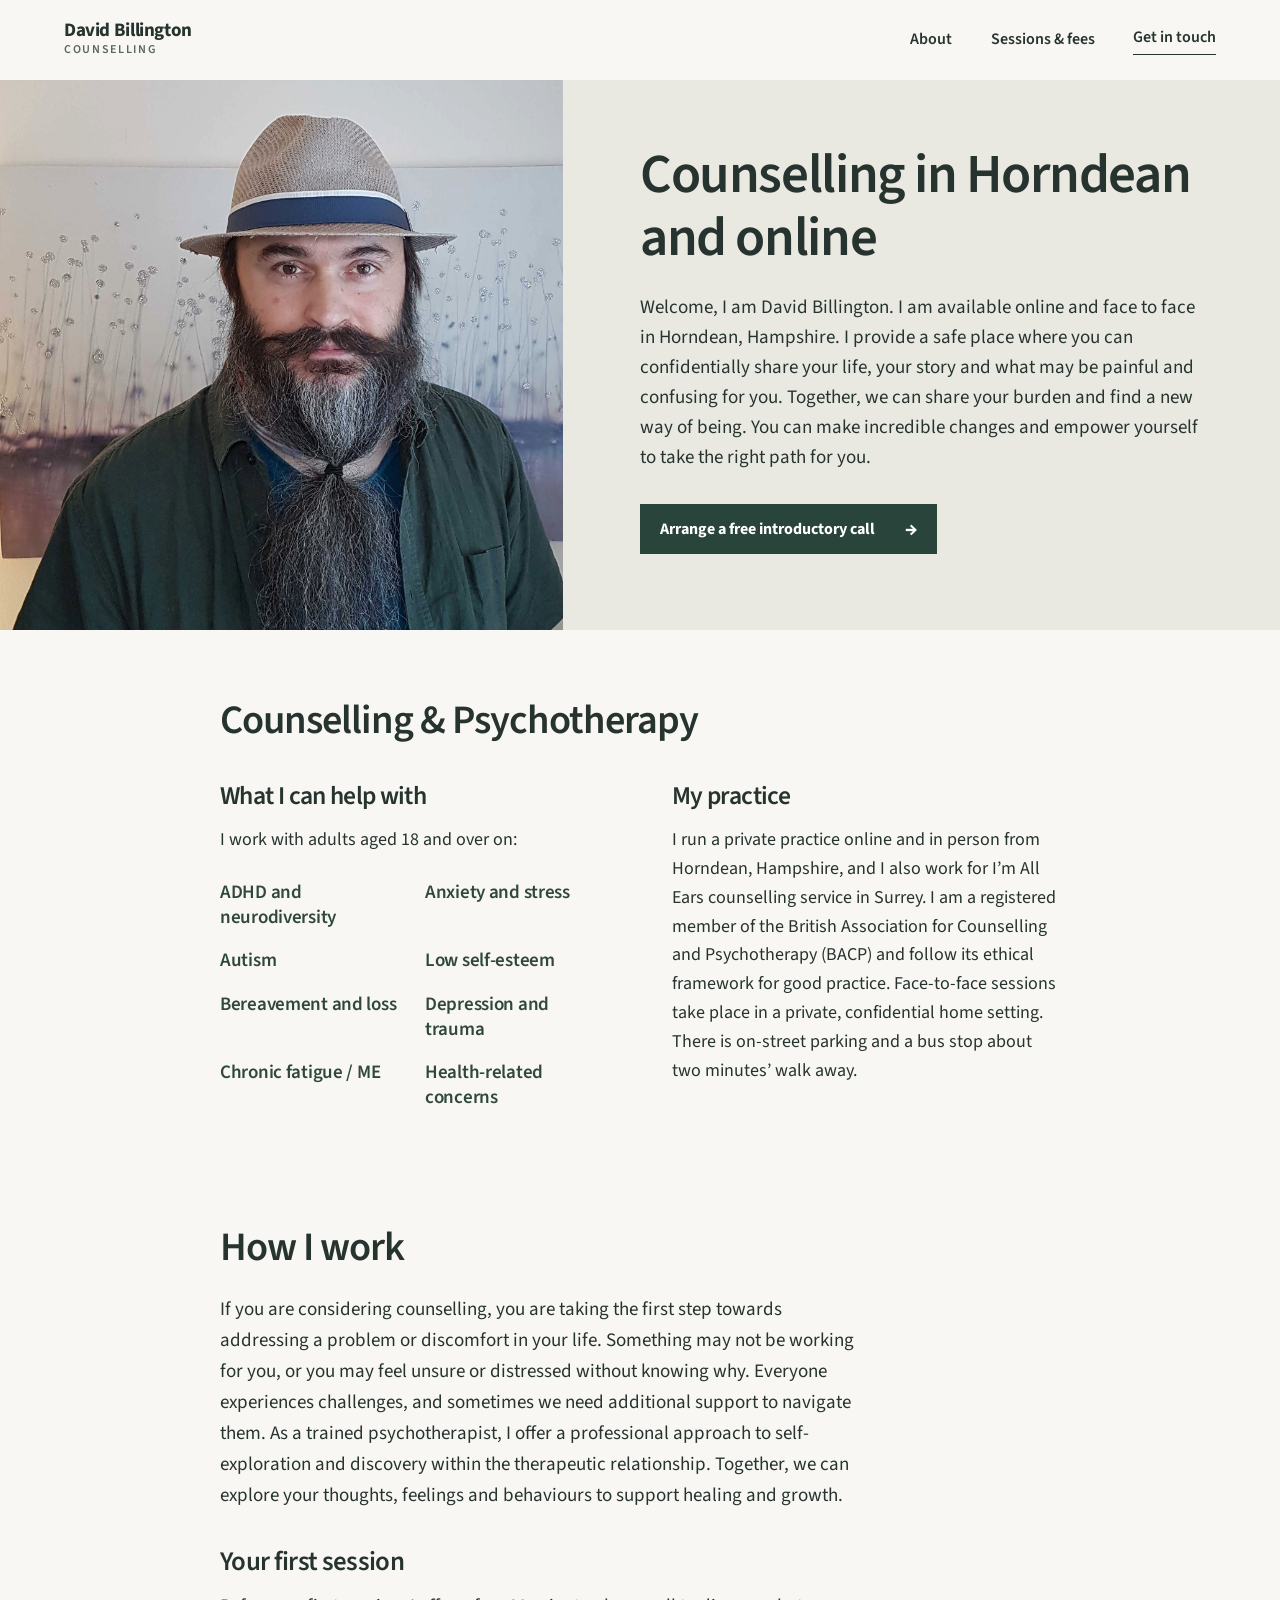
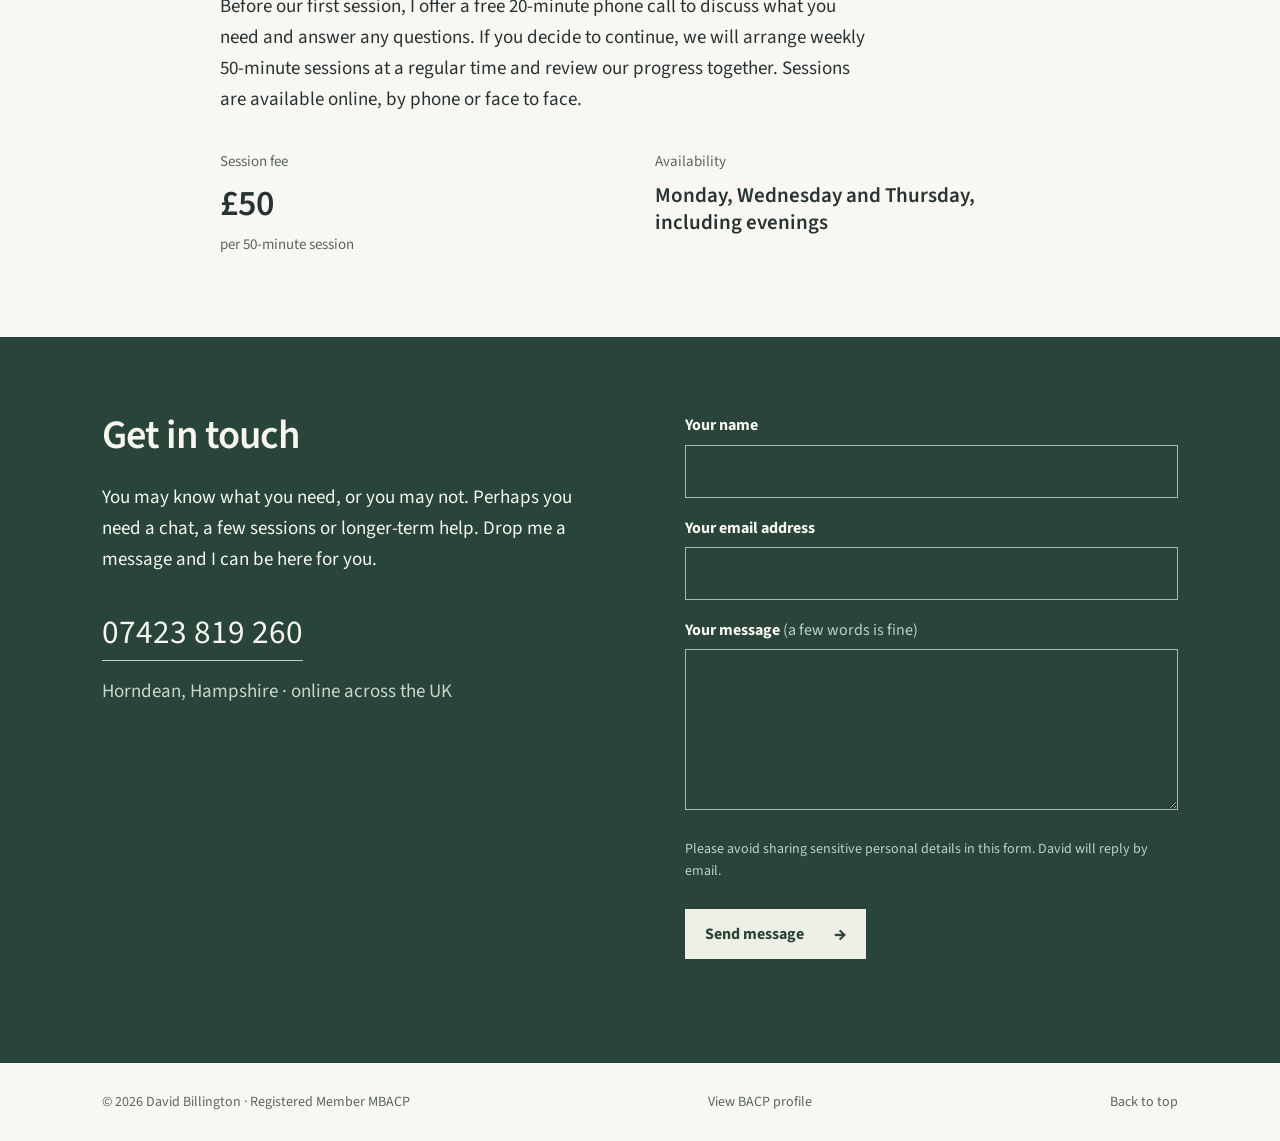
==== commit 38b66a8b: "Polish grammar in David's original copy" ====
--- a/index.html
+++ b/index.html
@@ -1,8 +1,8 @@
 <!doctype html>
 <html lang="en-GB"><head><meta charset="utf-8"><meta name="viewport" content="width=device-width, initial-scale=1"><meta name="theme-color" content="#e9e8e0"><meta name="description" content="Counselling in Horndean, Hampshire and online with David Billington, MBACP. Support for ADHD, neurodiversity, anxiety and life’s challenges. Free 20-minute introductory call."><title>Counselling in Horndean, Hampshire | ADHD &amp; Anxiety Support | David Billington</title><link rel="canonical" href="https://david-councilling.pages.dev/"><link rel="stylesheet" href="/style.css"><script src="/site.js" defer></script><script type="application/ld+json">{"@context":"https://schema.org","@type":"ProfessionalService","name":"David Billington Counselling","description":"Counselling for adults in Horndean, Hampshire and online, including support for ADHD, neurodiversity and anxiety.","url":"https://david-councilling.pages.dev/","telephone":"+447423819260","address":{"@type":"PostalAddress","addressLocality":"Horndean","addressRegion":"Hampshire","postalCode":"PO8","addressCountry":"GB"},"areaServed":[{"@type":"Place","name":"Hampshire"},{"@type":"Country","name":"United Kingdom"}],"sameAs":"https://www.bacp.co.uk/therapists/399649/david-billington/waterlooville-po8"}</script></head>
 <body><a class="skip" href="#main">Skip to content</a><header class="header"><a class="brand" href="#top">David Billington <span>Counselling</span></a><nav aria-label="Main navigation"><a href="#about">About</a><a href="#sessions">Sessions & fees</a><a id="blog-nav" href="/blog" hidden>Blog</a><a class="nav-contact" href="#contact">Get in touch</a></nav></header>
-<main id="main"><section class="hero" id="top"><div class="portrait"><img src="/david-headshot.jpg" width="900" height="1200" alt="David Billington" fetchpriority="high"></div><div class="hero-copy"><h1 data-content="heroTitle">Counselling in Horndean and online</h1><p class="lead" data-content="heroIntro">Welcome, I am David Billington. I am available online, and face to face in Horndean, Hampshire. I provide a safe place where you can confidentially share your life, your story and what may be painful and confusing for you. Together we can share your burden and find a new way of being. You can make incredible changes and empower yourself to take the right path for you.</p><a class="button" href="#contact">Arrange a free introductory call <span aria-hidden="true">→</span></a></div></section>
-<section class="section intro" id="about" data-reveal><div class="intro-inner"><h2 data-content="sectionTitle">Counselling &amp; Psychotherapy</h2><div class="intro-grid"><div class="support-column"><h3 data-content="supportTitle">What I can help with</h3><p data-content="supportIntro">I work with adults aged 18 and over on:</p><ul class="support-list" id="support-items"><li>ADHD and neurodiversity</li><li>Anxiety and stress</li><li>Autism</li><li>Low self-esteem</li><li>Bereavement and loss</li><li>Depression and trauma</li><li>Chronic fatigue / ME</li><li>Health-related concerns</li></ul></div><div class="practice-column"><h3 data-content="aboutTitle">My practice</h3><p data-content="aboutText">I run a private practice both online and in person in Horndean, Hampshire, and I also work for I’m All Ears counselling service in Surrey. I am a registered member of the British Association for Counselling and Psychotherapy (BACP) and follow its ethical framework for good practice. Face-to-face sessions take place in a private, confidential home setting. There is on-street parking and a bus stop about two minutes’ walk away.</p></div></div></div></section>
+<main id="main"><section class="hero" id="top"><div class="portrait"><img src="/david-headshot.jpg" width="900" height="1200" alt="David Billington" fetchpriority="high"></div><div class="hero-copy"><h1 data-content="heroTitle">Counselling in Horndean and online</h1><p class="lead" data-content="heroIntro">Welcome, I am David Billington. I am available online and face to face in Horndean, Hampshire. I provide a safe place where you can confidentially share your life, your story and what may be painful and confusing for you. Together, we can share your burden and find a new way of being. You can make incredible changes and empower yourself to take the right path for you.</p><a class="button" href="#contact">Arrange a free introductory call <span aria-hidden="true">→</span></a></div></section>
+<section class="section intro" id="about" data-reveal><div class="intro-inner"><h2 data-content="sectionTitle">Counselling &amp; Psychotherapy</h2><div class="intro-grid"><div class="support-column"><h3 data-content="supportTitle">What I can help with</h3><p data-content="supportIntro">I work with adults aged 18 and over on:</p><ul class="support-list" id="support-items"><li>ADHD and neurodiversity</li><li>Anxiety and stress</li><li>Autism</li><li>Low self-esteem</li><li>Bereavement and loss</li><li>Depression and trauma</li><li>Chronic fatigue / ME</li><li>Health-related concerns</li></ul></div><div class="practice-column"><h3 data-content="aboutTitle">My practice</h3><p data-content="aboutText">I run a private practice online and in person from Horndean, Hampshire, and I also work for I’m All Ears counselling service in Surrey. I am a registered member of the British Association for Counselling and Psychotherapy (BACP) and follow its ethical framework for good practice. Face-to-face sessions take place in a private, confidential home setting. There is on-street parking and a bus stop about two minutes’ walk away.</p></div></div></div></section>
 <section class="section sessions" id="sessions" data-reveal><div><h2 data-content="approachTitle">How I work</h2><p data-content="approachText">If you are considering counselling, you are taking the first step towards addressing a problem or discomfort in your life. Something may not be working for you, or you may feel unsure or distressed without knowing why. Everyone experiences challenges, and sometimes we need additional support to navigate them. As a trained psychotherapist, I offer a professional approach to self-exploration and discovery within the therapeutic relationship. Together, we can explore your thoughts, feelings and behaviours to support healing and growth.</p><h3 data-content="introTitle">Your first session</h3><p data-content="introText">Before our first session, I offer a free 20-minute phone call to discuss what you need and answer any questions. If you decide to continue, we will arrange weekly 50-minute sessions at a regular time and review our progress together. Sessions are available online, by phone or face to face.</p><div class="details"><div><small>Session fee</small><strong data-content="price">£50</strong><span data-content="priceNote">per 50-minute session</span></div><div><small>Availability</small><strong class="details-text" data-content="availability">Monday, Wednesday and Thursday, including evenings</strong></div></div></div></section>
 <section class="journal-home" id="journal" hidden><div><h2>Thoughts, at your own pace.</h2></div><div id="journal-list" class="journal-list"></div><a class="journal-more" href="/blog">View all articles</a></section>
 <section class="contact" id="contact" data-reveal><div><h2 data-content="contactTitle">Get in touch</h2><p data-content="contactText">You may know what you need, or you may not. Perhaps you need a chat, a few sessions or longer-term help. Drop me a message and I can be here for you.</p><a class="phone" id="phone-link" href="tel:+447423819260">07423 819 260</a><p class="quiet" data-content="location">Horndean, Hampshire · online across the UK</p><a id="email-link" hidden></a></div><form id="contact-form"><label for="name">Your name</label><input id="name" name="name" autocomplete="name" required maxlength="100"><label for="email">Your email address</label><input id="email" name="email" type="email" autocomplete="email" required maxlength="200"><label for="message">Your message <span class="optional">(a few words is fine)</span></label><textarea id="message" name="message" rows="5" required maxlength="4000"></textarea><div class="honeypot" aria-hidden="true"><label for="website">Website</label><input id="website" name="website" tabindex="-1" autocomplete="off"></div><p class="form-note">Please avoid sharing sensitive personal details in this form. David will reply by email.</p><button class="button" type="submit">Send message <span aria-hidden="true">→</span></button><p id="form-status" role="status" aria-live="polite"></p></form></section></main><footer><span>© <span id="year"></span> David Billington · Registered Member MBACP</span><a href="https://www.bacp.co.uk/therapists/399649/david-billington/waterlooville-po8" target="_blank" rel="noopener">View BACP profile</a><a href="#top">Back to top</a></footer></body></html>
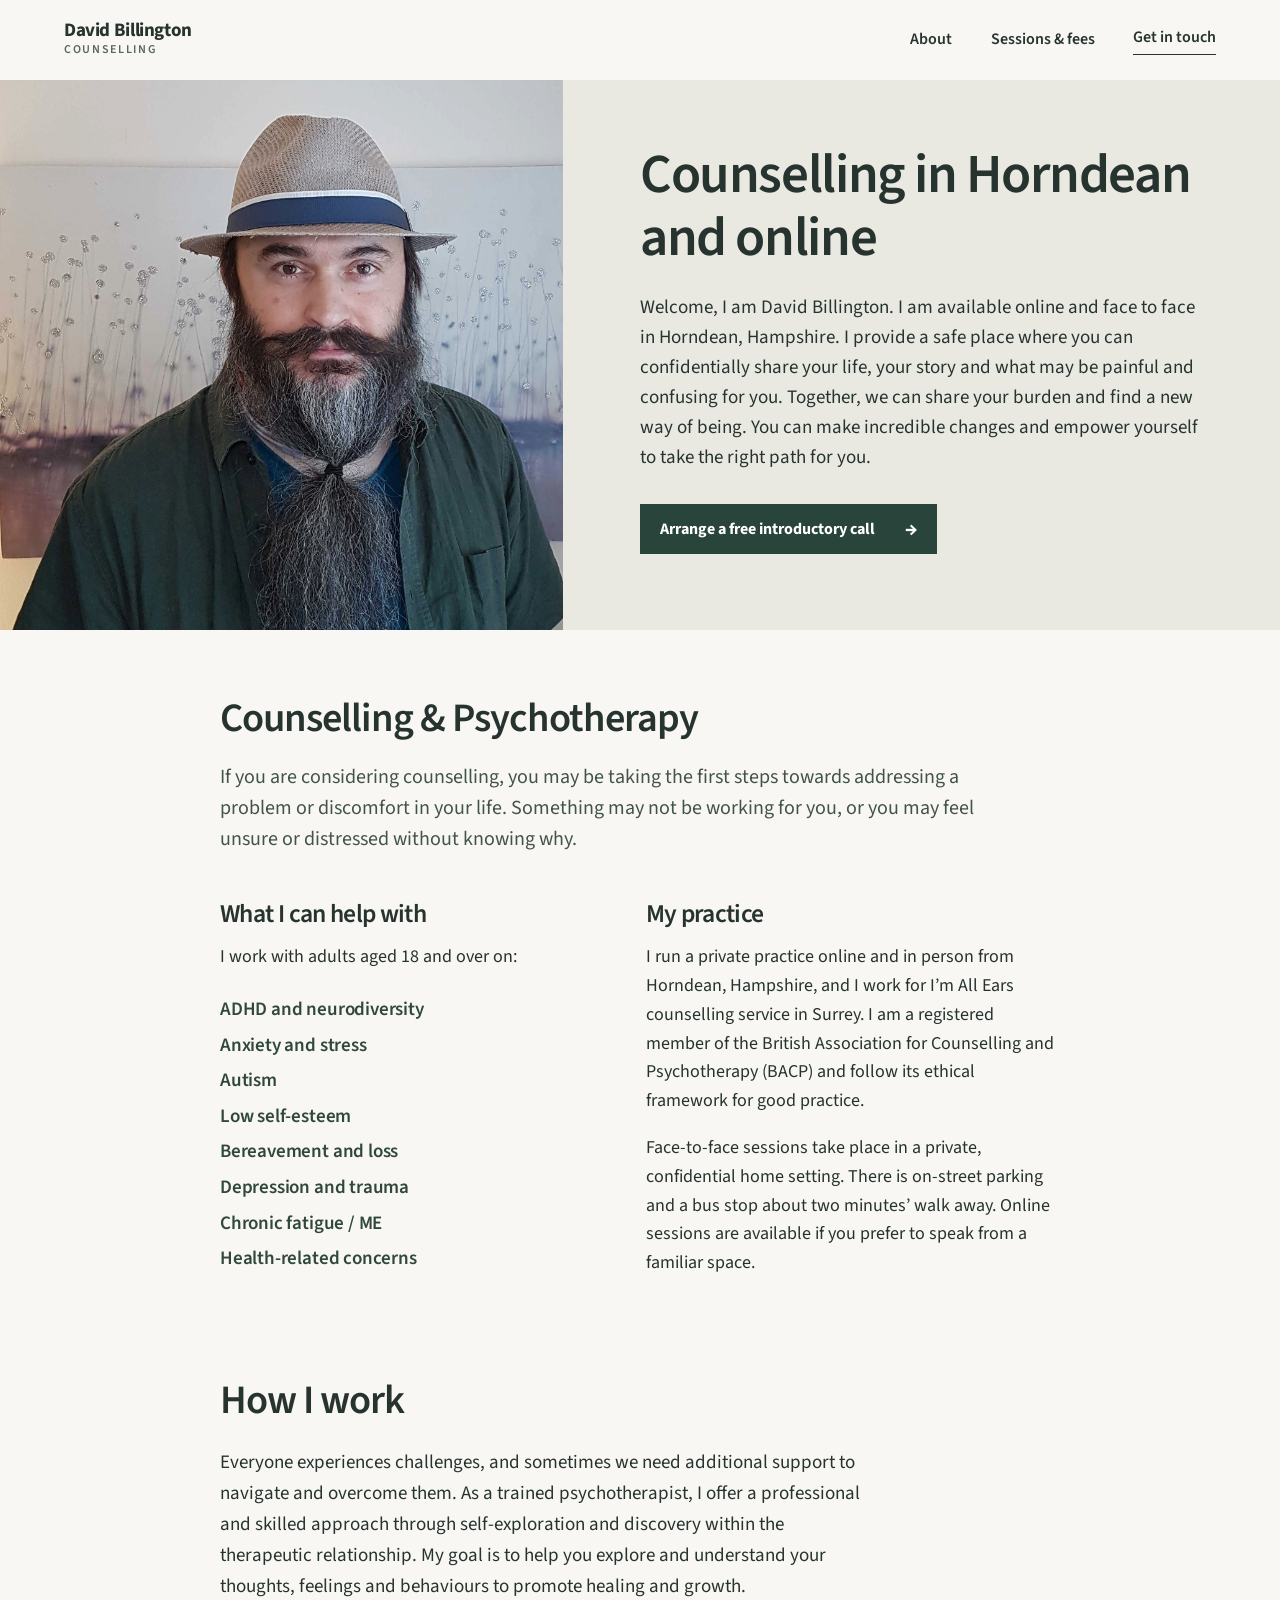
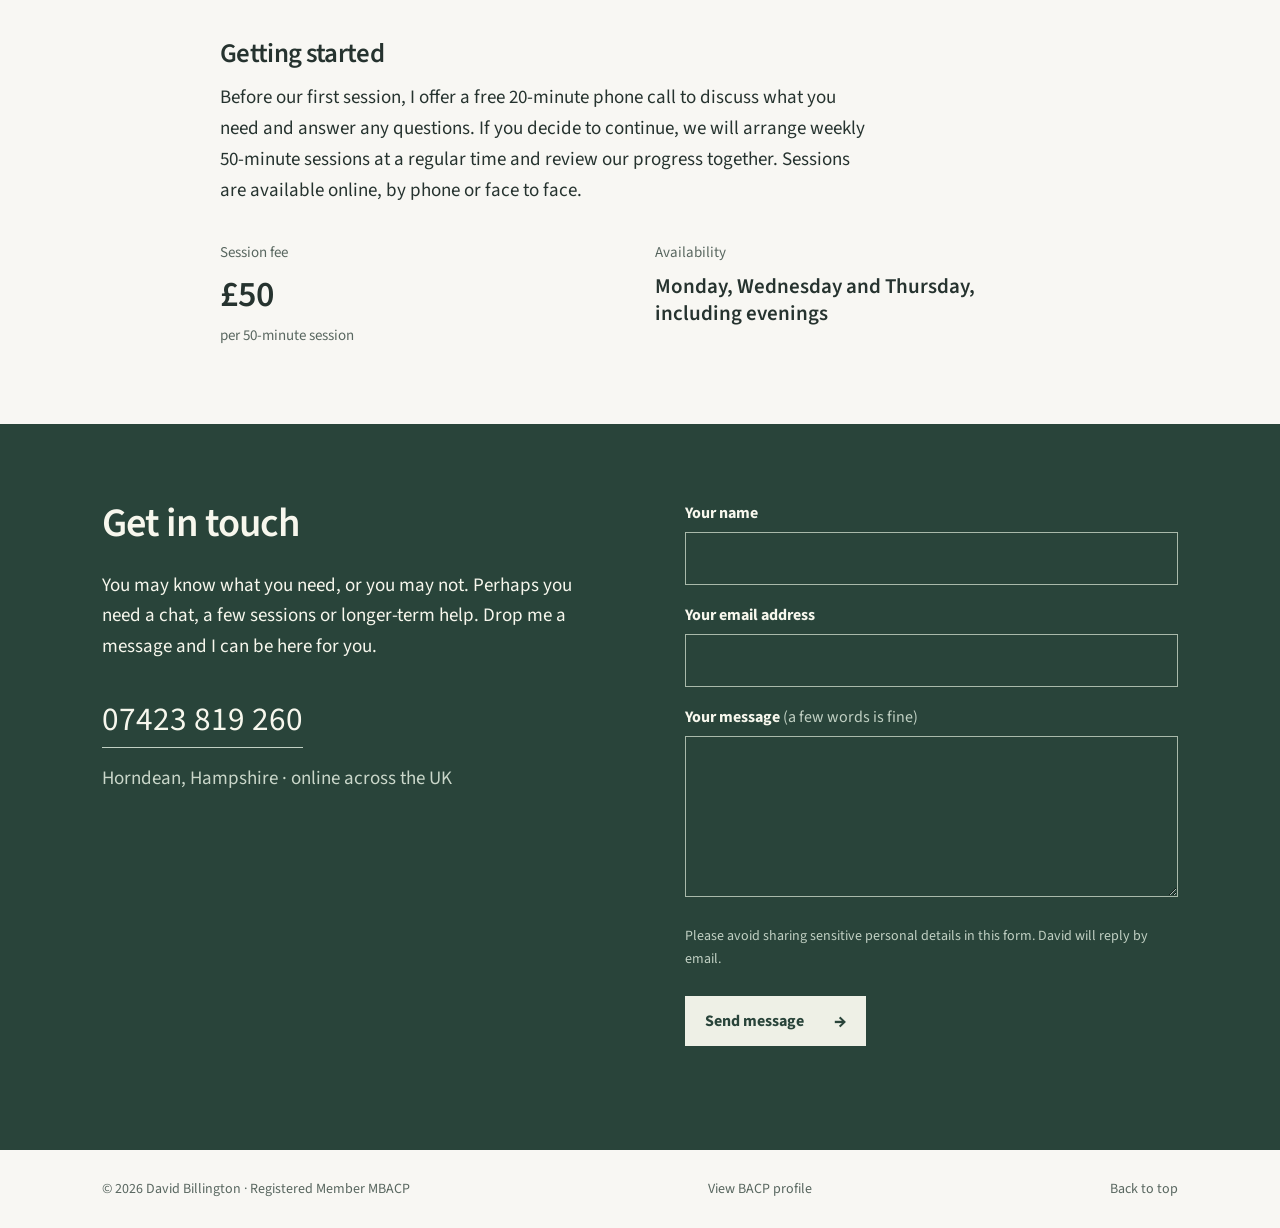
==== commit 07d7597f: "Clarify counselling flow and support list" ====
--- a/index.html
+++ b/index.html
@@ -2,7 +2,7 @@
 <html lang="en-GB"><head><meta charset="utf-8"><meta name="viewport" content="width=device-width, initial-scale=1"><meta name="theme-color" content="#e9e8e0"><meta name="description" content="Counselling in Horndean, Hampshire and online with David Billington, MBACP. Support for ADHD, neurodiversity, anxiety and life’s challenges. Free 20-minute introductory call."><title>Counselling in Horndean, Hampshire | ADHD &amp; Anxiety Support | David Billington</title><link rel="canonical" href="https://david-councilling.pages.dev/"><link rel="stylesheet" href="/style.css"><script src="/site.js" defer></script><script type="application/ld+json">{"@context":"https://schema.org","@type":"ProfessionalService","name":"David Billington Counselling","description":"Counselling for adults in Horndean, Hampshire and online, including support for ADHD, neurodiversity and anxiety.","url":"https://david-councilling.pages.dev/","telephone":"+447423819260","address":{"@type":"PostalAddress","addressLocality":"Horndean","addressRegion":"Hampshire","postalCode":"PO8","addressCountry":"GB"},"areaServed":[{"@type":"Place","name":"Hampshire"},{"@type":"Country","name":"United Kingdom"}],"sameAs":"https://www.bacp.co.uk/therapists/399649/david-billington/waterlooville-po8"}</script></head>
 <body><a class="skip" href="#main">Skip to content</a><header class="header"><a class="brand" href="#top">David Billington <span>Counselling</span></a><nav aria-label="Main navigation"><a href="#about">About</a><a href="#sessions">Sessions & fees</a><a id="blog-nav" href="/blog" hidden>Blog</a><a class="nav-contact" href="#contact">Get in touch</a></nav></header>
 <main id="main"><section class="hero" id="top"><div class="portrait"><img src="/david-headshot.jpg" width="900" height="1200" alt="David Billington" fetchpriority="high"></div><div class="hero-copy"><h1 data-content="heroTitle">Counselling in Horndean and online</h1><p class="lead" data-content="heroIntro">Welcome, I am David Billington. I am available online and face to face in Horndean, Hampshire. I provide a safe place where you can confidentially share your life, your story and what may be painful and confusing for you. Together, we can share your burden and find a new way of being. You can make incredible changes and empower yourself to take the right path for you.</p><a class="button" href="#contact">Arrange a free introductory call <span aria-hidden="true">→</span></a></div></section>
-<section class="section intro" id="about" data-reveal><div class="intro-inner"><h2 data-content="sectionTitle">Counselling &amp; Psychotherapy</h2><div class="intro-grid"><div class="support-column"><h3 data-content="supportTitle">What I can help with</h3><p data-content="supportIntro">I work with adults aged 18 and over on:</p><ul class="support-list" id="support-items"><li>ADHD and neurodiversity</li><li>Anxiety and stress</li><li>Autism</li><li>Low self-esteem</li><li>Bereavement and loss</li><li>Depression and trauma</li><li>Chronic fatigue / ME</li><li>Health-related concerns</li></ul></div><div class="practice-column"><h3 data-content="aboutTitle">My practice</h3><p data-content="aboutText">I run a private practice online and in person from Horndean, Hampshire, and I also work for I’m All Ears counselling service in Surrey. I am a registered member of the British Association for Counselling and Psychotherapy (BACP) and follow its ethical framework for good practice. Face-to-face sessions take place in a private, confidential home setting. There is on-street parking and a bus stop about two minutes’ walk away.</p></div></div></div></section>
-<section class="section sessions" id="sessions" data-reveal><div><h2 data-content="approachTitle">How I work</h2><p data-content="approachText">If you are considering counselling, you are taking the first step towards addressing a problem or discomfort in your life. Something may not be working for you, or you may feel unsure or distressed without knowing why. Everyone experiences challenges, and sometimes we need additional support to navigate them. As a trained psychotherapist, I offer a professional approach to self-exploration and discovery within the therapeutic relationship. Together, we can explore your thoughts, feelings and behaviours to support healing and growth.</p><h3 data-content="introTitle">Your first session</h3><p data-content="introText">Before our first session, I offer a free 20-minute phone call to discuss what you need and answer any questions. If you decide to continue, we will arrange weekly 50-minute sessions at a regular time and review our progress together. Sessions are available online, by phone or face to face.</p><div class="details"><div><small>Session fee</small><strong data-content="price">£50</strong><span data-content="priceNote">per 50-minute session</span></div><div><small>Availability</small><strong class="details-text" data-content="availability">Monday, Wednesday and Thursday, including evenings</strong></div></div></div></section>
+<section class="section intro" id="about" data-reveal><div class="intro-inner"><h2 data-content="sectionTitle">Counselling &amp; Psychotherapy</h2><p class="intro-summary" data-content="sectionIntro">If you are considering counselling, you may be taking the first steps towards addressing a problem or discomfort in your life. Something may not be working for you, or you may feel unsure or distressed without knowing why.</p><div class="intro-grid"><div class="support-column"><h3 data-content="supportTitle">What I can help with</h3><p data-content="supportIntro">I work with adults aged 18 and over on:</p><ul class="support-list" id="support-items"><li>ADHD and neurodiversity</li><li>Anxiety and stress</li><li>Autism</li><li>Low self-esteem</li><li>Bereavement and loss</li><li>Depression and trauma</li><li>Chronic fatigue / ME</li><li>Health-related concerns</li></ul></div><div class="practice-column"><h3 data-content="aboutTitle">My practice</h3><p data-content="aboutText">I run a private practice online and in person from Horndean, Hampshire, and I work for I’m All Ears counselling service in Surrey. I am a registered member of the British Association for Counselling and Psychotherapy (BACP) and follow its ethical framework for good practice.</p><p data-content="practiceDetails">Face-to-face sessions take place in a private, confidential home setting. There is on-street parking and a bus stop about two minutes’ walk away. Online sessions are available if you prefer to speak from a familiar space.</p></div></div></div></section>
+<section class="section sessions" id="sessions" data-reveal><div><h2 data-content="approachTitle">How I work</h2><p data-content="approachText">Everyone experiences challenges, and sometimes we need additional support to navigate and overcome them. As a trained psychotherapist, I offer a professional and skilled approach through self-exploration and discovery within the therapeutic relationship. My goal is to help you explore and understand your thoughts, feelings and behaviours to promote healing and growth.</p><h3 data-content="introTitle">Getting started</h3><p data-content="introText">Before our first session, I offer a free 20-minute phone call to discuss what you need and answer any questions. If you decide to continue, we will arrange weekly 50-minute sessions at a regular time and review our progress together. Sessions are available online, by phone or face to face.</p><div class="details"><div><small>Session fee</small><strong data-content="price">£50</strong><span data-content="priceNote">per 50-minute session</span></div><div><small>Availability</small><strong class="details-text" data-content="availability">Monday, Wednesday and Thursday, including evenings</strong></div></div></div></section>
 <section class="journal-home" id="journal" hidden><div><h2>Thoughts, at your own pace.</h2></div><div id="journal-list" class="journal-list"></div><a class="journal-more" href="/blog">View all articles</a></section>
 <section class="contact" id="contact" data-reveal><div><h2 data-content="contactTitle">Get in touch</h2><p data-content="contactText">You may know what you need, or you may not. Perhaps you need a chat, a few sessions or longer-term help. Drop me a message and I can be here for you.</p><a class="phone" id="phone-link" href="tel:+447423819260">07423 819 260</a><p class="quiet" data-content="location">Horndean, Hampshire · online across the UK</p><a id="email-link" hidden></a></div><form id="contact-form"><label for="name">Your name</label><input id="name" name="name" autocomplete="name" required maxlength="100"><label for="email">Your email address</label><input id="email" name="email" type="email" autocomplete="email" required maxlength="200"><label for="message">Your message <span class="optional">(a few words is fine)</span></label><textarea id="message" name="message" rows="5" required maxlength="4000"></textarea><div class="honeypot" aria-hidden="true"><label for="website">Website</label><input id="website" name="website" tabindex="-1" autocomplete="off"></div><p class="form-note">Please avoid sharing sensitive personal details in this form. David will reply by email.</p><button class="button" type="submit">Send message <span aria-hidden="true">→</span></button><p id="form-status" role="status" aria-live="polite"></p></form></section></main><footer><span>© <span id="year"></span> David Billington · Registered Member MBACP</span><a href="https://www.bacp.co.uk/therapists/399649/david-billington/waterlooville-po8" target="_blank" rel="noopener">View BACP profile</a><a href="#top">Back to top</a></footer></body></html>
--- a/style.css
+++ b/style.css
@@ -1,20 +1,20 @@
 @import url('https://fonts.googleapis.com/css2?family=Source+Sans+3:wght@400;500;600;700&display=swap');
 :root{--ink:#26332f;--muted:#596760;--paper:#f8f7f3;--cream:#e9e9e2;--green:#29443a;--line:#c8cec5}*{box-sizing:border-box}[hidden]{display:none!important}html{scroll-behavior:smooth}body{margin:0;background:var(--paper);color:var(--ink);font:18px/1.58 'Source Sans 3',Arial,sans-serif}a{color:inherit}h1,h2,h3,p{margin-top:0}h1,h2,h3{font-family:'Source Sans 3',Arial,sans-serif;font-weight:600;letter-spacing:-.025em;line-height:1.14}h1{font-size:clamp(2.7rem,4.3vw,4.9rem);margin:0 0 23px}h2{font-size:clamp(2.1rem,3.15vw,3.5rem);max-width:760px;margin-bottom:24px}h3{font-size:clamp(1.45rem,2.1vw,2.2rem);margin-bottom:14px}p{max-width:650px}.skip{position:absolute;top:-100px;left:10px;background:#fff;padding:10px;z-index:9}.skip:focus{top:10px}.header{min-height:80px;display:flex;align-items:center;justify-content:space-between;padding:12px clamp(24px,5vw,90px);background:var(--paper)}.brand{text-decoration:none;font-weight:700;font-size:19px;line-height:1.1;letter-spacing:-.02em}.brand span{display:block;font:600 12px/1.5 'Source Sans 3',sans-serif;letter-spacing:.14em;text-transform:uppercase;color:var(--muted)}nav{display:flex;align-items:center;gap:clamp(16px,3vw,46px);font-size:16px;font-weight:600}nav a{text-decoration:none}nav a:hover,footer a:hover{text-decoration:underline;text-underline-offset:5px}.nav-contact{border-bottom:1px solid currentColor;padding-bottom:3px}.hero{min-height:550px;display:grid;grid-template-columns:44% 56%;background:var(--cream)}.portrait{min-height:550px;overflow:hidden}.portrait img{width:100%;height:100%;object-fit:cover;object-position:center 27%;display:block}.hero-copy{align-self:center;padding:44px clamp(35px,6vw,105px)}.eyebrow,.section-label{font-size:13px;font-weight:700;letter-spacing:.09em;text-transform:uppercase;color:var(--muted)}.eyebrow{margin-bottom:21px}.lead{font-size:19px;line-height:1.58;max-width:590px}.button{display:inline-flex;gap:30px;justify-content:space-between;align-items:center;background:var(--green);color:#fff;text-decoration:none;border:1px solid var(--green);padding:13px 19px;font:700 16px 'Source Sans 3',sans-serif;cursor:pointer;transition:background .2s,color .2s;margin:12px 0}.button span{font-size:20px;line-height:1}.button:hover{background:transparent;color:var(--green)}.quiet{color:var(--muted);font-size:15px;line-height:1.5}.section,.support,.contact,.journal-home{padding:clamp(60px,6vw,88px) clamp(24px,8vw,140px);display:grid;grid-template-columns:minmax(145px,25%) 1fr;gap:24px}.section,.support{display:block}.section>div,.support>div{max-width:840px;margin:0 auto}.section>div:last-child,.support>div:last-child{max-width:840px}.section p,.support p,.contact p{font-size:19px;line-height:1.63}.support{background:var(--paper);border-top:1px solid var(--line)}.sessions{border-top:1px solid var(--line)}.support-list{padding:0;list-style:none;display:grid;grid-template-columns:1fr 1fr;gap:0 45px;margin:30px 0}.support-list li{border-top:1px solid #aebcb0;padding:11px 0;font-size:18px}.rule{border-top:1px solid var(--line);margin:43px 0}.details{border-top:1px solid var(--line);border-bottom:1px solid var(--line);display:grid;grid-template-columns:1fr 1fr;gap:35px;margin-top:35px;padding:22px 0}.details small,.details span{display:block;color:var(--muted);font-size:15px}.details strong{display:block;font:600 36px/1.2 'Source Sans 3',Arial,sans-serif;margin:8px 0}.details .details-text{font-family:'Source Sans 3',sans-serif;font-size:21px;line-height:1.3}.contact{background:var(--green);color:#f7f7ed;grid-template-columns:1fr 1fr;gap:clamp(35px,7vw,120px)}.contact .section-label,.contact .quiet{color:#cad7ca}.contact p{max-width:570px}.phone{display:inline-block;font-size:clamp(23px,2.6vw,34px);text-decoration:none;border-bottom:1px solid #c1d0c3;margin:12px 0 16px}.contact form{align-self:start;max-width:650px}label{display:block;font-weight:700;font-size:16px;margin:0 0 6px}.optional{font-weight:400;color:#c1d0c3}input,textarea{width:100%;border:1px solid #a9b9aa;border-radius:0;background:transparent;color:#fff;font:18px/1.5 'Source Sans 3',sans-serif;padding:12px 15px;margin:0 0 18px}input:focus,textarea:focus{outline:3px solid #d3e5bc;outline-offset:2px}textarea{resize:vertical}.form-note{font-size:14px!important;color:#c1d0c3}.contact .button{background:#eef0e6;color:var(--green);border-color:#eef0e6}.contact .button:hover{background:transparent;color:#fff}.honeypot{position:absolute;left:-9999px}#form-status{font-size:15px!important}footer{padding:28px clamp(24px,8vw,140px);display:flex;gap:24px;flex-wrap:wrap;align-items:center;justify-content:space-between;font-size:14px;color:var(--muted)}footer a{text-decoration:none}.journal-home{background:var(--paper);grid-template-columns:1fr 1fr;gap:35px}.journal-home .journal-more{grid-column:2;text-underline-offset:5px}.journal-list{display:grid;gap:0}.journal-item{display:block;text-decoration:none;padding:18px 0;border-top:1px solid var(--line)}.journal-item h3{font-size:1.35rem;margin:5px 0}.journal-item small{color:var(--muted)}.journal-item:hover h3{text-decoration:underline;text-underline-offset:4px}@media(max-width:850px){.hero{display:flex;flex-direction:column}.portrait{min-height:0;height:44vw;max-height:400px}.hero-copy{padding:48px 7vw 56px}.section,.support{grid-template-columns:1fr;gap:18px}.contact,.journal-home{grid-template-columns:1fr}.journal-home .journal-more{grid-column:1}}@media(max-width:550px){body{font-size:17px}.header{padding:12px 20px}.brand{font-size:16px}.brand span{font-size:10px}nav{gap:13px;font-size:14px}nav a:not(.nav-contact){display:none}.portrait{height:58vw}.hero-copy{padding:40px 24px 47px}h1{font-size:clamp(2.45rem,10vw,3.25rem)}h2{font-size:clamp(2rem,8vw,2.65rem)}.lead{font-size:18px}.section,.support,.contact,.journal-home{padding:62px 24px}.section p,.support p,.contact p{font-size:17px}.support-list{grid-template-columns:1fr;margin:24px 0}.details{grid-template-columns:1fr;gap:20px}.details strong{font-size:31px}footer{display:block}footer>*{display:block;margin:0 0 12px}}@media(prefers-reduced-motion:reduce){html{scroll-behavior:auto}}
 
-/* A compact editorial section: support on the left, David's practice on the right. */
-.intro{padding-top:68px;padding-bottom:58px}
-.intro>.intro-inner{max-width:1140px;margin:0 auto}
-.intro h2{max-width:none;margin-bottom:38px}
-.intro-grid{display:grid;grid-template-columns:minmax(0,1fr) minmax(0,1fr);gap:clamp(38px,5vw,82px);align-items:start}
-.intro-grid h3{font-size:clamp(1.45rem,2vw,1.9rem);margin:0 0 15px}
-.intro-grid p{font-size:18px;line-height:1.6}
-.support-list{display:grid;grid-template-columns:repeat(2,minmax(0,1fr));gap:7px 22px;margin:20px 0 0;padding:0;list-style:none}
-.support-list li{border:0;padding:6px 0;color:#30473d;font-size:19px;font-weight:600;line-height:1.3;letter-spacing:-.015em}
-.sessions{border:0;padding-top:50px;padding-bottom:80px}
+/* Calm, readable flow for the practice and support information. */
+.intro{padding-top:66px;padding-bottom:38px}
+.intro>.intro-inner{max-width:1100px;margin:0 auto}
+.intro h2{max-width:none;margin:0 0 20px}
+.intro .intro-summary{max-width:790px;font-size:20px;line-height:1.55;color:#42534b;margin-bottom:45px}
+.intro-grid{display:grid;grid-template-columns:minmax(0,40%) minmax(0,1fr);gap:clamp(48px,7vw,110px);align-items:start}
+.intro-grid h3{font-size:clamp(1.45rem,2vw,1.8rem);margin:0 0 14px}
+.intro-grid p{font-size:18px;line-height:1.6;margin-bottom:18px}
+.support-list{display:block;margin:20px 0 0;padding:0;list-style:none}
+.support-list li{border:0;padding:5px 0;color:#30473d;font-size:19px;font-weight:600;line-height:1.35;letter-spacing:-.01em}
+.sessions{border:0;padding-top:44px;padding-bottom:76px}
 .sessions .rule{display:none}
 .sessions h3{margin-top:36px}
 .details{border:0;margin-top:34px;padding:0;gap:30px}
-@media(max-width:800px){.intro-grid{grid-template-columns:1fr;gap:34px}.intro{padding-top:54px;padding-bottom:24px}.sessions{padding-top:48px}}
-@media(max-width:550px){.intro{padding:54px 24px 20px}.intro h2{margin-bottom:28px}.support-list{gap:5px 18px}.support-list li{font-size:17px}.sessions{padding-top:42px;padding-bottom:65px}}
-@media(max-width:390px){.support-list{grid-template-columns:1fr}}
+@media(max-width:800px){.intro-grid{grid-template-columns:1fr;gap:32px}.intro{padding-top:54px;padding-bottom:20px}.intro .intro-summary{margin-bottom:34px}.support-list{display:grid;grid-template-columns:repeat(2,minmax(0,1fr));gap:3px 22px}.sessions{padding-top:45px}}
+@media(max-width:550px){.intro{padding:54px 24px 16px}.intro h2{margin-bottom:18px}.intro .intro-summary{font-size:18px;margin-bottom:30px}.support-list{display:block}.support-list li{font-size:18px;padding:4px 0}.sessions{padding-top:40px;padding-bottom:65px}}
 @media(prefers-reduced-motion:no-preference){body.has-reveal [data-reveal]{opacity:0;transform:translateY(22px);transition:opacity .7s ease,transform .7s cubic-bezier(.2,.6,.2,1)}body.has-reveal [data-reveal].is-visible{opacity:1;transform:none}body.has-reveal .support-list li{opacity:0;transform:translateY(17px);transition:opacity .55s ease,transform .55s ease}body.has-reveal .intro.is-visible .support-list li{opacity:1;transform:none}body.has-reveal .support-list li:nth-child(1){transition-delay:.10s}body.has-reveal .support-list li:nth-child(2){transition-delay:.18s}body.has-reveal .support-list li:nth-child(3){transition-delay:.26s}body.has-reveal .support-list li:nth-child(4){transition-delay:.34s}body.has-reveal .support-list li:nth-child(5){transition-delay:.42s}body.has-reveal .support-list li:nth-child(6){transition-delay:.50s}body.has-reveal .support-list li:nth-child(7){transition-delay:.58s}body.has-reveal .support-list li:nth-child(8){transition-delay:.66s}}
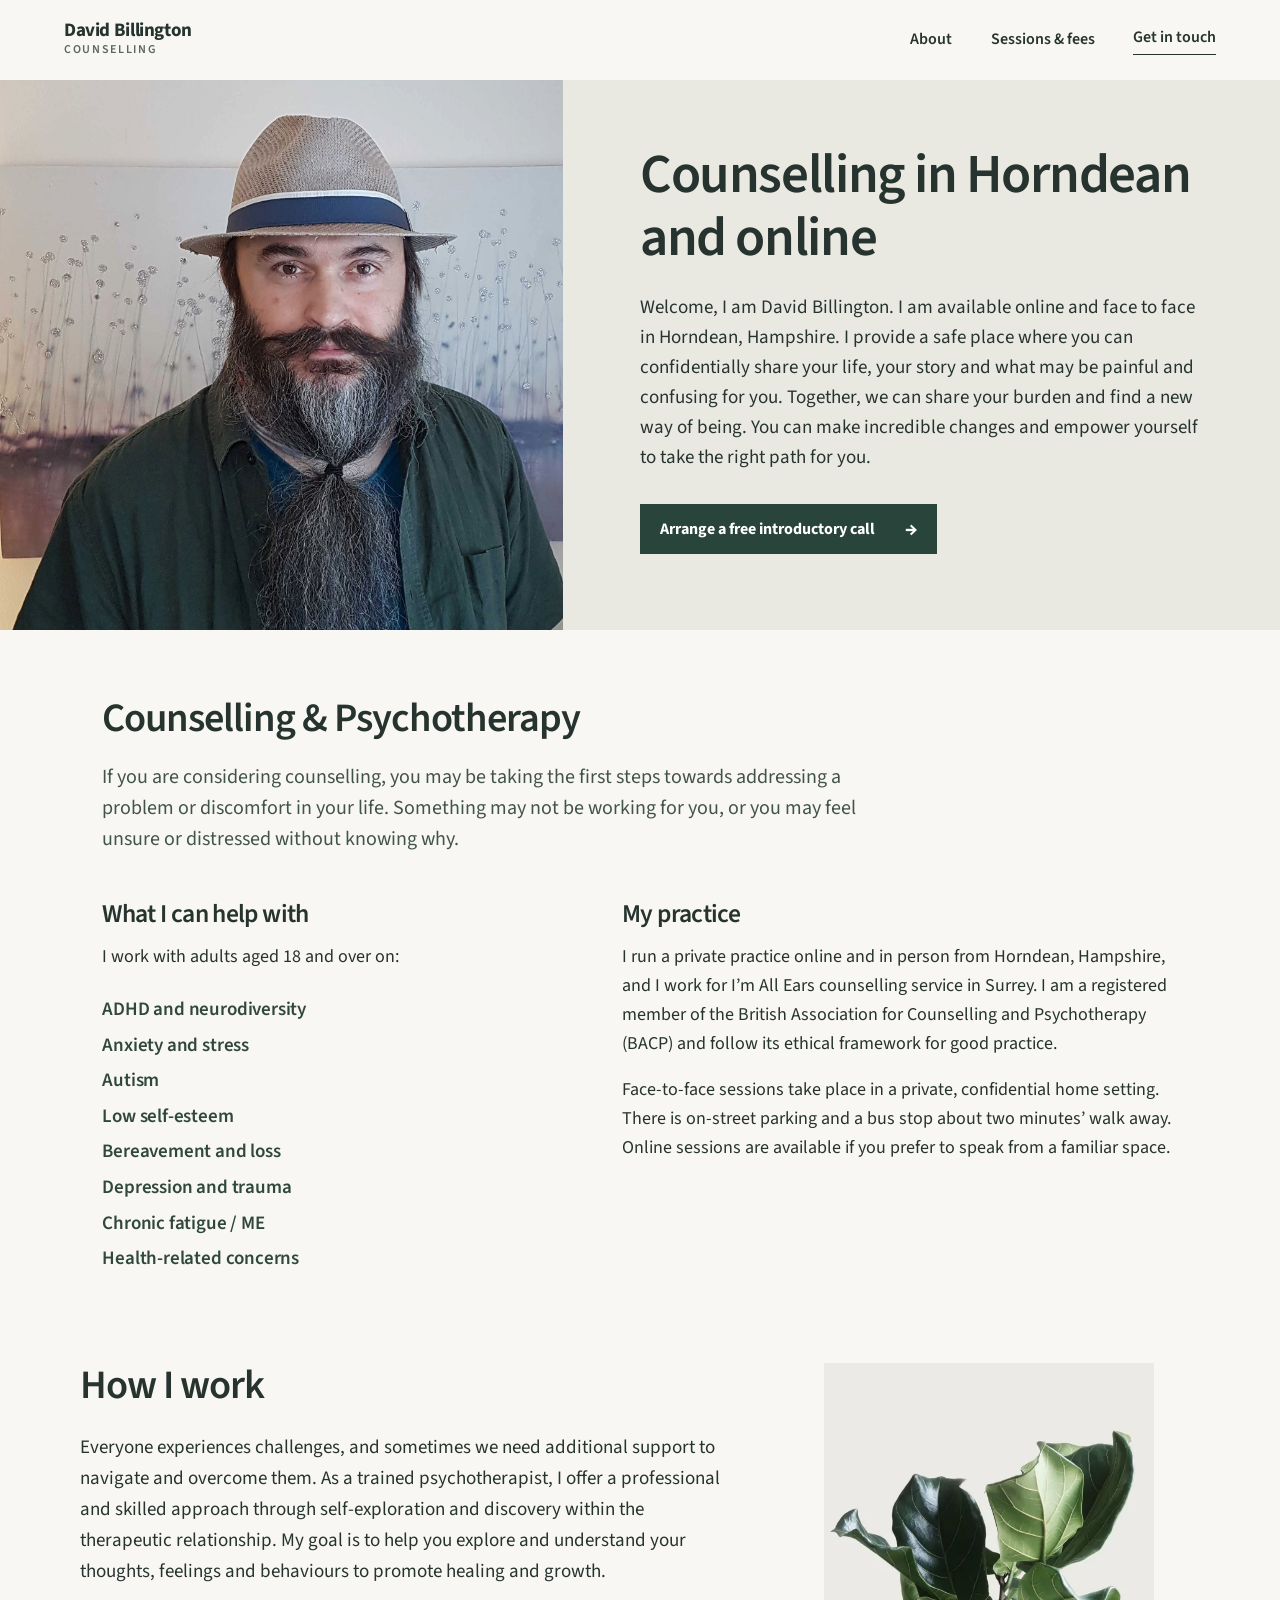
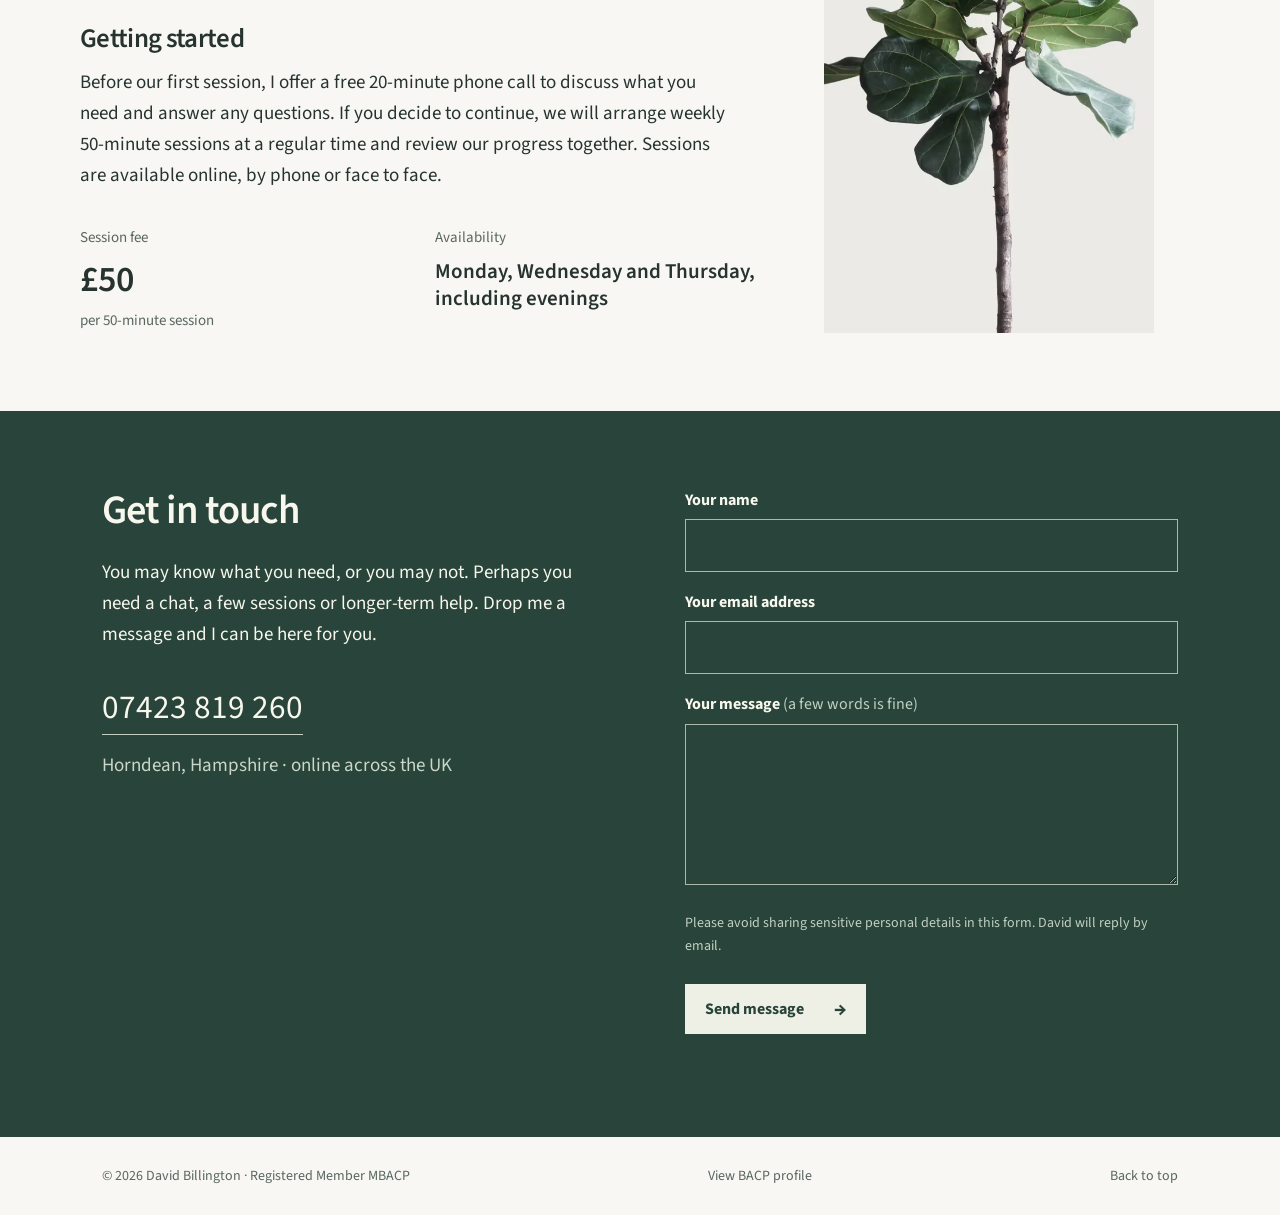
==== commit 4ac9f9ab: "Fix layout width and use David's original plant photo" ====
--- a/index.html
+++ b/index.html
@@ -3,6 +3,6 @@
 <body><a class="skip" href="#main">Skip to content</a><header class="header"><a class="brand" href="#top">David Billington <span>Counselling</span></a><nav aria-label="Main navigation"><a href="#about">About</a><a href="#sessions">Sessions & fees</a><a id="blog-nav" href="/blog" hidden>Blog</a><a class="nav-contact" href="#contact">Get in touch</a></nav></header>
 <main id="main"><section class="hero" id="top"><div class="portrait"><img src="/david-headshot.jpg" width="900" height="1200" alt="David Billington" fetchpriority="high"></div><div class="hero-copy"><h1 data-content="heroTitle">Counselling in Horndean and online</h1><p class="lead" data-content="heroIntro">Welcome, I am David Billington. I am available online and face to face in Horndean, Hampshire. I provide a safe place where you can confidentially share your life, your story and what may be painful and confusing for you. Together, we can share your burden and find a new way of being. You can make incredible changes and empower yourself to take the right path for you.</p><a class="button" href="#contact">Arrange a free introductory call <span aria-hidden="true">→</span></a></div></section>
 <section class="section intro" id="about" data-reveal><div class="intro-inner"><h2 data-content="sectionTitle">Counselling &amp; Psychotherapy</h2><p class="intro-summary" data-content="sectionIntro">If you are considering counselling, you may be taking the first steps towards addressing a problem or discomfort in your life. Something may not be working for you, or you may feel unsure or distressed without knowing why.</p><div class="intro-grid"><div class="support-column"><h3 data-content="supportTitle">What I can help with</h3><p data-content="supportIntro">I work with adults aged 18 and over on:</p><ul class="support-list" id="support-items"><li>ADHD and neurodiversity</li><li>Anxiety and stress</li><li>Autism</li><li>Low self-esteem</li><li>Bereavement and loss</li><li>Depression and trauma</li><li>Chronic fatigue / ME</li><li>Health-related concerns</li></ul></div><div class="practice-column"><h3 data-content="aboutTitle">My practice</h3><p data-content="aboutText">I run a private practice online and in person from Horndean, Hampshire, and I work for I’m All Ears counselling service in Surrey. I am a registered member of the British Association for Counselling and Psychotherapy (BACP) and follow its ethical framework for good practice.</p><p data-content="practiceDetails">Face-to-face sessions take place in a private, confidential home setting. There is on-street parking and a bus stop about two minutes’ walk away. Online sessions are available if you prefer to speak from a familiar space.</p></div></div></div></section>
-<section class="section sessions" id="sessions" data-reveal><div><h2 data-content="approachTitle">How I work</h2><p data-content="approachText">Everyone experiences challenges, and sometimes we need additional support to navigate and overcome them. As a trained psychotherapist, I offer a professional and skilled approach through self-exploration and discovery within the therapeutic relationship. My goal is to help you explore and understand your thoughts, feelings and behaviours to promote healing and growth.</p><h3 data-content="introTitle">Getting started</h3><p data-content="introText">Before our first session, I offer a free 20-minute phone call to discuss what you need and answer any questions. If you decide to continue, we will arrange weekly 50-minute sessions at a regular time and review our progress together. Sessions are available online, by phone or face to face.</p><div class="details"><div><small>Session fee</small><strong data-content="price">£50</strong><span data-content="priceNote">per 50-minute session</span></div><div><small>Availability</small><strong class="details-text" data-content="availability">Monday, Wednesday and Thursday, including evenings</strong></div></div></div></section>
+<section class="section sessions" id="sessions" data-reveal><div><h2 data-content="approachTitle">How I work</h2><p data-content="approachText">Everyone experiences challenges, and sometimes we need additional support to navigate and overcome them. As a trained psychotherapist, I offer a professional and skilled approach through self-exploration and discovery within the therapeutic relationship. My goal is to help you explore and understand your thoughts, feelings and behaviours to promote healing and growth.</p><h3 data-content="introTitle">Getting started</h3><p data-content="introText">Before our first session, I offer a free 20-minute phone call to discuss what you need and answer any questions. If you decide to continue, we will arrange weekly 50-minute sessions at a regular time and review our progress together. Sessions are available online, by phone or face to face.</p><div class="details"><div><small>Session fee</small><strong data-content="price">£50</strong><span data-content="priceNote">per 50-minute session</span></div><div><small>Availability</small><strong class="details-text" data-content="availability">Monday, Wednesday and Thursday, including evenings</strong></div></div></div><figure class="practice-photo" aria-hidden="true"><img src="/original-plant.webp" width="1200" height="958" alt="" loading="lazy" decoding="async"></figure></section>
 <section class="journal-home" id="journal" hidden><div><h2>Thoughts, at your own pace.</h2></div><div id="journal-list" class="journal-list"></div><a class="journal-more" href="/blog">View all articles</a></section>
 <section class="contact" id="contact" data-reveal><div><h2 data-content="contactTitle">Get in touch</h2><p data-content="contactText">You may know what you need, or you may not. Perhaps you need a chat, a few sessions or longer-term help. Drop me a message and I can be here for you.</p><a class="phone" id="phone-link" href="tel:+447423819260">07423 819 260</a><p class="quiet" data-content="location">Horndean, Hampshire · online across the UK</p><a id="email-link" hidden></a></div><form id="contact-form"><label for="name">Your name</label><input id="name" name="name" autocomplete="name" required maxlength="100"><label for="email">Your email address</label><input id="email" name="email" type="email" autocomplete="email" required maxlength="200"><label for="message">Your message <span class="optional">(a few words is fine)</span></label><textarea id="message" name="message" rows="5" required maxlength="4000"></textarea><div class="honeypot" aria-hidden="true"><label for="website">Website</label><input id="website" name="website" tabindex="-1" autocomplete="off"></div><p class="form-note">Please avoid sharing sensitive personal details in this form. David will reply by email.</p><button class="button" type="submit">Send message <span aria-hidden="true">→</span></button><p id="form-status" role="status" aria-live="polite"></p></form></section></main><footer><span>© <span id="year"></span> David Billington · Registered Member MBACP</span><a href="https://www.bacp.co.uk/therapists/399649/david-billington/waterlooville-po8" target="_blank" rel="noopener">View BACP profile</a><a href="#top">Back to top</a></footer></body></html>
--- a/style.css
+++ b/style.css
@@ -18,3 +18,12 @@
 @media(max-width:800px){.intro-grid{grid-template-columns:1fr;gap:32px}.intro{padding-top:54px;padding-bottom:20px}.intro .intro-summary{margin-bottom:34px}.support-list{display:grid;grid-template-columns:repeat(2,minmax(0,1fr));gap:3px 22px}.sessions{padding-top:45px}}
 @media(max-width:550px){.intro{padding:54px 24px 16px}.intro h2{margin-bottom:18px}.intro .intro-summary{font-size:18px;margin-bottom:30px}.support-list{display:block}.support-list li{font-size:18px;padding:4px 0}.sessions{padding-top:40px;padding-bottom:65px}}
 @media(prefers-reduced-motion:no-preference){body.has-reveal [data-reveal]{opacity:0;transform:translateY(22px);transition:opacity .7s ease,transform .7s cubic-bezier(.2,.6,.2,1)}body.has-reveal [data-reveal].is-visible{opacity:1;transform:none}body.has-reveal .support-list li{opacity:0;transform:translateY(17px);transition:opacity .55s ease,transform .55s ease}body.has-reveal .intro.is-visible .support-list li{opacity:1;transform:none}body.has-reveal .support-list li:nth-child(1){transition-delay:.10s}body.has-reveal .support-list li:nth-child(2){transition-delay:.18s}body.has-reveal .support-list li:nth-child(3){transition-delay:.26s}body.has-reveal .support-list li:nth-child(4){transition-delay:.34s}body.has-reveal .support-list li:nth-child(5){transition-delay:.42s}body.has-reveal .support-list li:nth-child(6){transition-delay:.50s}body.has-reveal .support-list li:nth-child(7){transition-delay:.58s}body.has-reveal .support-list li:nth-child(8){transition-delay:.66s}}
+
+/* Restore the intended width and bring back the botanical photograph from David's site. */
+.section.intro>.intro-inner{max-width:1120px}
+.sessions{display:grid;grid-template-columns:minmax(0,680px) minmax(240px,330px);align-items:center;gap:clamp(40px,5vw,90px);max-width:1120px;margin:0 auto;padding:48px 0 78px}
+.sessions>div{max-width:680px;margin:0}
+.practice-photo{margin:0;align-self:stretch;min-height:490px;overflow:hidden;background:var(--paper)}
+.practice-photo img{display:block;width:100%;height:100%;object-fit:cover;object-position:center;mix-blend-mode:multiply}
+@media(max-width:1160px){.sessions{margin:0 clamp(24px,8vw,100px)}}
+@media(max-width:900px){.sessions{display:block;max-width:840px;margin:0 auto;padding:45px 7vw 70px}.sessions>div{max-width:840px;margin:0 auto}.practice-photo{display:none}}
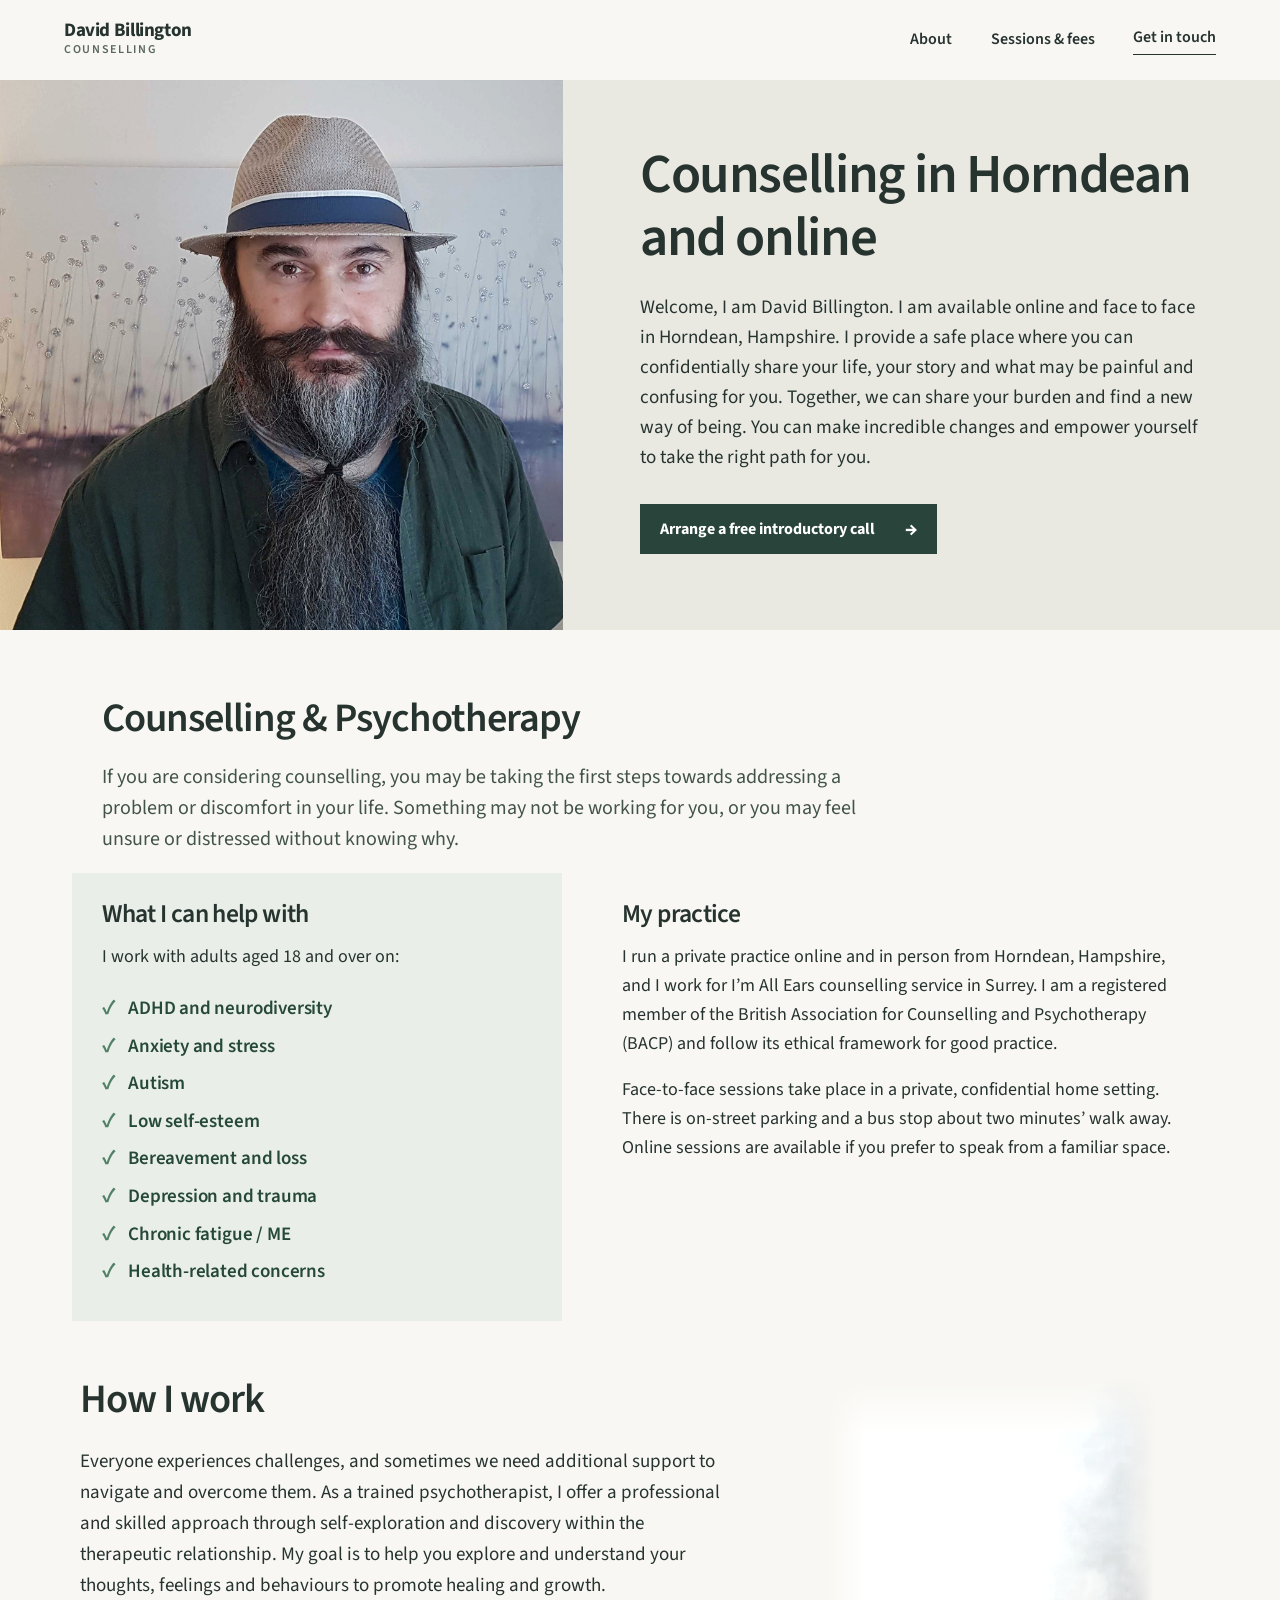
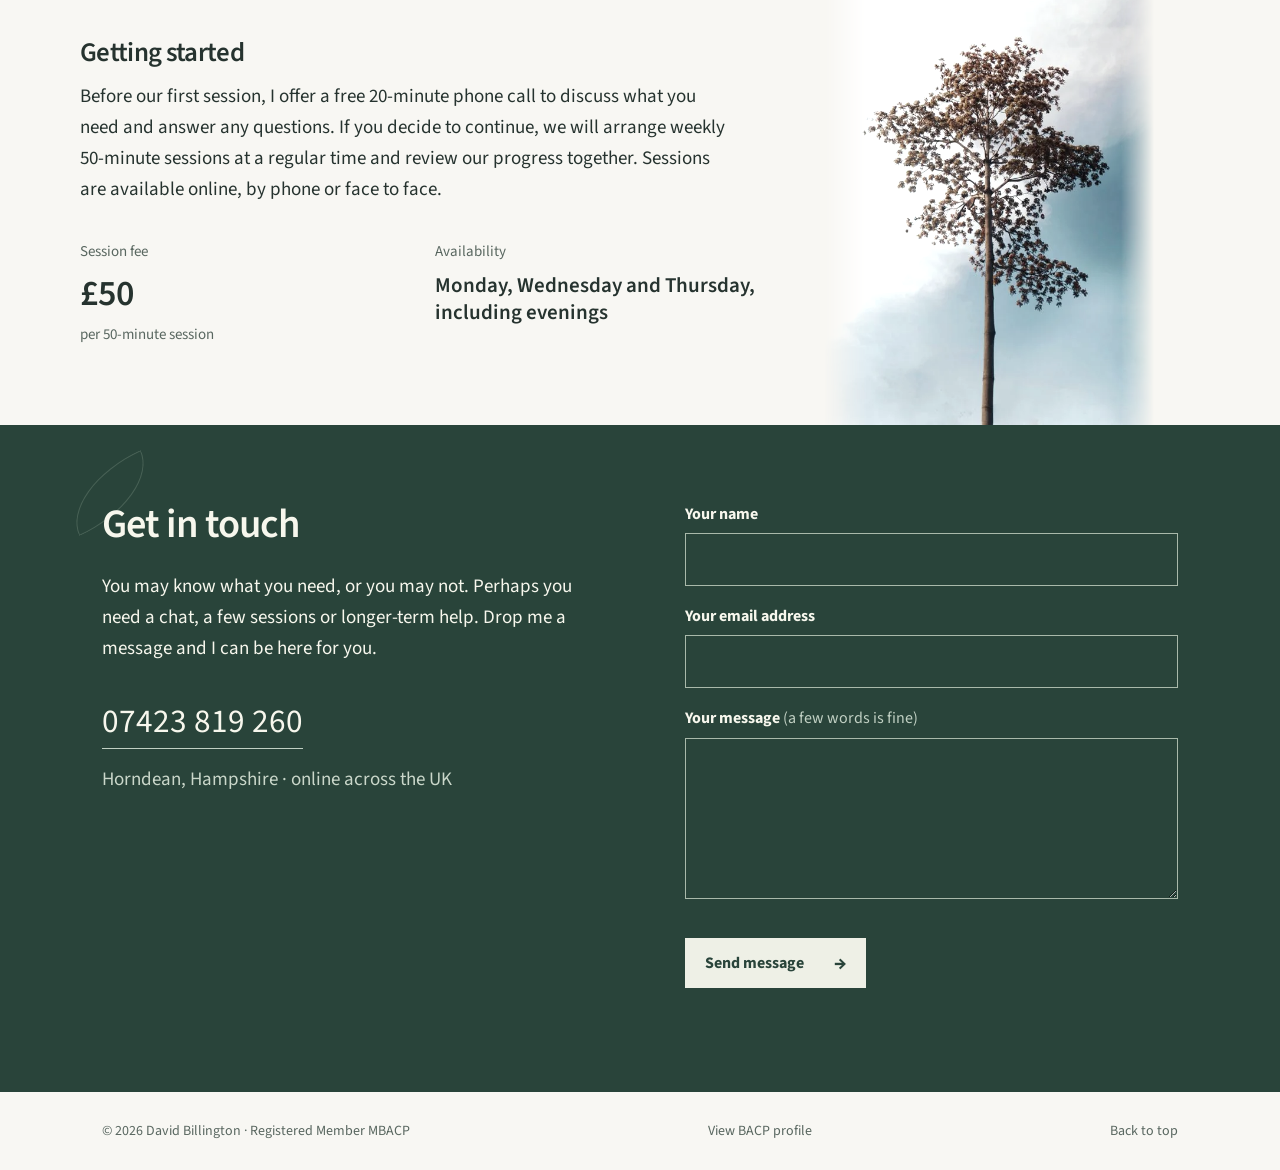
==== commit acbefd19: "Refine blog editor and calm tree layout" ====
--- a/index.html
+++ b/index.html
@@ -3,6 +3,5 @@
 <body><a class="skip" href="#main">Skip to content</a><header class="header"><a class="brand" href="#top">David Billington <span>Counselling</span></a><nav aria-label="Main navigation"><a href="#about">About</a><a href="#sessions">Sessions & fees</a><a id="blog-nav" href="/blog" hidden>Blog</a><a class="nav-contact" href="#contact">Get in touch</a></nav></header>
 <main id="main"><section class="hero" id="top"><div class="portrait"><img src="/david-headshot.jpg" width="900" height="1200" alt="David Billington" fetchpriority="high"></div><div class="hero-copy"><h1 data-content="heroTitle">Counselling in Horndean and online</h1><p class="lead" data-content="heroIntro">Welcome, I am David Billington. I am available online and face to face in Horndean, Hampshire. I provide a safe place where you can confidentially share your life, your story and what may be painful and confusing for you. Together, we can share your burden and find a new way of being. You can make incredible changes and empower yourself to take the right path for you.</p><a class="button" href="#contact">Arrange a free introductory call <span aria-hidden="true">→</span></a></div></section>
 <section class="section intro" id="about" data-reveal><div class="intro-inner"><h2 data-content="sectionTitle">Counselling &amp; Psychotherapy</h2><p class="intro-summary" data-content="sectionIntro">If you are considering counselling, you may be taking the first steps towards addressing a problem or discomfort in your life. Something may not be working for you, or you may feel unsure or distressed without knowing why.</p><div class="intro-grid"><div class="support-column"><h3 data-content="supportTitle">What I can help with</h3><p data-content="supportIntro">I work with adults aged 18 and over on:</p><ul class="support-list" id="support-items"><li>ADHD and neurodiversity</li><li>Anxiety and stress</li><li>Autism</li><li>Low self-esteem</li><li>Bereavement and loss</li><li>Depression and trauma</li><li>Chronic fatigue / ME</li><li>Health-related concerns</li></ul></div><div class="practice-column"><h3 data-content="aboutTitle">My practice</h3><p data-content="aboutText">I run a private practice online and in person from Horndean, Hampshire, and I work for I’m All Ears counselling service in Surrey. I am a registered member of the British Association for Counselling and Psychotherapy (BACP) and follow its ethical framework for good practice.</p><p data-content="practiceDetails">Face-to-face sessions take place in a private, confidential home setting. There is on-street parking and a bus stop about two minutes’ walk away. Online sessions are available if you prefer to speak from a familiar space.</p></div></div></div></section>
-<section class="section sessions" id="sessions" data-reveal><div><h2 data-content="approachTitle">How I work</h2><p data-content="approachText">Everyone experiences challenges, and sometimes we need additional support to navigate and overcome them. As a trained psychotherapist, I offer a professional and skilled approach through self-exploration and discovery within the therapeutic relationship. My goal is to help you explore and understand your thoughts, feelings and behaviours to promote healing and growth.</p><h3 data-content="introTitle">Getting started</h3><p data-content="introText">Before our first session, I offer a free 20-minute phone call to discuss what you need and answer any questions. If you decide to continue, we will arrange weekly 50-minute sessions at a regular time and review our progress together. Sessions are available online, by phone or face to face.</p><div class="details"><div><small>Session fee</small><strong data-content="price">£50</strong><span data-content="priceNote">per 50-minute session</span></div><div><small>Availability</small><strong class="details-text" data-content="availability">Monday, Wednesday and Thursday, including evenings</strong></div></div></div><figure class="practice-photo" aria-hidden="true"><img src="/original-plant.webp" width="1200" height="958" alt="" loading="lazy" decoding="async"></figure></section>
-<section class="journal-home" id="journal" hidden><div><h2>Thoughts, at your own pace.</h2></div><div id="journal-list" class="journal-list"></div><a class="journal-more" href="/blog">View all articles</a></section>
-<section class="contact" id="contact" data-reveal><div><h2 data-content="contactTitle">Get in touch</h2><p data-content="contactText">You may know what you need, or you may not. Perhaps you need a chat, a few sessions or longer-term help. Drop me a message and I can be here for you.</p><a class="phone" id="phone-link" href="tel:+447423819260">07423 819 260</a><p class="quiet" data-content="location">Horndean, Hampshire · online across the UK</p><a id="email-link" hidden></a></div><form id="contact-form"><label for="name">Your name</label><input id="name" name="name" autocomplete="name" required maxlength="100"><label for="email">Your email address</label><input id="email" name="email" type="email" autocomplete="email" required maxlength="200"><label for="message">Your message <span class="optional">(a few words is fine)</span></label><textarea id="message" name="message" rows="5" required maxlength="4000"></textarea><div class="honeypot" aria-hidden="true"><label for="website">Website</label><input id="website" name="website" tabindex="-1" autocomplete="off"></div><p class="form-note">Please avoid sharing sensitive personal details in this form. David will reply by email.</p><button class="button" type="submit">Send message <span aria-hidden="true">→</span></button><p id="form-status" role="status" aria-live="polite"></p></form></section></main><footer><span>© <span id="year"></span> David Billington · Registered Member MBACP</span><a href="https://www.bacp.co.uk/therapists/399649/david-billington/waterlooville-po8" target="_blank" rel="noopener">View BACP profile</a><a href="#top">Back to top</a></footer></body></html>
+<section class="section sessions" id="sessions" data-reveal><div><h2 data-content="approachTitle">How I work</h2><p data-content="approachText">Everyone experiences challenges, and sometimes we need additional support to navigate and overcome them. As a trained psychotherapist, I offer a professional and skilled approach through self-exploration and discovery within the therapeutic relationship. My goal is to help you explore and understand your thoughts, feelings and behaviours to promote healing and growth.</p><h3 data-content="introTitle">Getting started</h3><p data-content="introText">Before our first session, I offer a free 20-minute phone call to discuss what you need and answer any questions. If you decide to continue, we will arrange weekly 50-minute sessions at a regular time and review our progress together. Sessions are available online, by phone or face to face.</p><div class="details"><div><small>Session fee</small><strong data-content="price">£50</strong><span data-content="priceNote">per 50-minute session</span></div><div><small>Availability</small><strong class="details-text" data-content="availability">Monday, Wednesday and Thursday, including evenings</strong></div></div></div><figure class="practice-photo" aria-hidden="true"><img src="/tree-pexels.webp" width="1200" height="958" alt="" loading="lazy" decoding="async"></figure></section>
+<section class="contact" id="contact" data-reveal><div><h2 data-content="contactTitle">Get in touch</h2><p data-content="contactText">You may know what you need, or you may not. Perhaps you need a chat, a few sessions or longer-term help. Drop me a message and I can be here for you.</p><a class="phone" id="phone-link" href="tel:+447423819260">07423 819 260</a><p class="quiet" data-content="location">Horndean, Hampshire · online across the UK</p><a id="email-link" hidden></a></div><form id="contact-form"><label for="name">Your name</label><input id="name" name="name" autocomplete="name" required maxlength="100"><label for="email">Your email address</label><input id="email" name="email" type="email" autocomplete="email" required maxlength="200"><label for="message">Your message <span class="optional">(a few words is fine)</span></label><textarea id="message" name="message" rows="5" required maxlength="4000"></textarea><div class="honeypot" aria-hidden="true"><label for="website">Website</label><input id="website" name="website" tabindex="-1" autocomplete="off"></div><button class="button" type="submit">Send message <span aria-hidden="true">→</span></button><p id="form-status" role="status" aria-live="polite"></p></form></section></main><footer><span>© <span id="year"></span> David Billington · Registered Member MBACP</span><a href="https://www.bacp.co.uk/therapists/399649/david-billington/waterlooville-po8" target="_blank" rel="noopener">View BACP profile</a><a href="#top">Back to top</a></footer></body></html>
--- a/style.css
+++ b/style.css
@@ -17,13 +17,53 @@
 .details{border:0;margin-top:34px;padding:0;gap:30px}
 @media(max-width:800px){.intro-grid{grid-template-columns:1fr;gap:32px}.intro{padding-top:54px;padding-bottom:20px}.intro .intro-summary{margin-bottom:34px}.support-list{display:grid;grid-template-columns:repeat(2,minmax(0,1fr));gap:3px 22px}.sessions{padding-top:45px}}
 @media(max-width:550px){.intro{padding:54px 24px 16px}.intro h2{margin-bottom:18px}.intro .intro-summary{font-size:18px;margin-bottom:30px}.support-list{display:block}.support-list li{font-size:18px;padding:4px 0}.sessions{padding-top:40px;padding-bottom:65px}}
-@media(prefers-reduced-motion:no-preference){body.has-reveal [data-reveal]{opacity:0;transform:translateY(22px);transition:opacity .7s ease,transform .7s cubic-bezier(.2,.6,.2,1)}body.has-reveal [data-reveal].is-visible{opacity:1;transform:none}body.has-reveal .support-list li{opacity:0;transform:translateY(17px);transition:opacity .55s ease,transform .55s ease}body.has-reveal .intro.is-visible .support-list li{opacity:1;transform:none}body.has-reveal .support-list li:nth-child(1){transition-delay:.10s}body.has-reveal .support-list li:nth-child(2){transition-delay:.18s}body.has-reveal .support-list li:nth-child(3){transition-delay:.26s}body.has-reveal .support-list li:nth-child(4){transition-delay:.34s}body.has-reveal .support-list li:nth-child(5){transition-delay:.42s}body.has-reveal .support-list li:nth-child(6){transition-delay:.50s}body.has-reveal .support-list li:nth-child(7){transition-delay:.58s}body.has-reveal .support-list li:nth-child(8){transition-delay:.66s}}
-
+@media(prefers-reduced-motion:no-preference){
+ body.has-reveal .intro h2,body.has-reveal .intro-summary,body.has-reveal .practice-column,body.has-reveal .sessions h2,body.has-reveal .sessions h3{opacity:0;transform:translateY(16px);transition:opacity .65s ease,transform .65s ease}
+ body.has-reveal .intro.is-visible h2,body.has-reveal .intro.is-visible .intro-summary,body.has-reveal .intro.is-visible .practice-column,body.has-reveal .sessions.is-visible h2,body.has-reveal .sessions.is-visible h3{opacity:1;transform:none}
+ body.has-reveal .intro .intro-summary,body.has-reveal .intro .practice-column{transition-delay:.12s}
+ body.has-reveal .support-list li{opacity:0;transform:translateY(14px);transition:opacity .5s ease,transform .5s ease}
+ body.has-reveal .intro.is-visible .support-list li{opacity:1;transform:none}
+ body.has-reveal .support-list li:nth-child(1){transition-delay:.08s}body.has-reveal .support-list li:nth-child(2){transition-delay:.15s}body.has-reveal .support-list li:nth-child(3){transition-delay:.22s}body.has-reveal .support-list li:nth-child(4){transition-delay:.29s}body.has-reveal .support-list li:nth-child(5){transition-delay:.36s}body.has-reveal .support-list li:nth-child(6){transition-delay:.43s}body.has-reveal .support-list li:nth-child(7){transition-delay:.50s}body.has-reveal .support-list li:nth-child(8){transition-delay:.57s}
+}
 /* Restore the intended width and bring back the botanical photograph from David's site. */
 .section.intro>.intro-inner{max-width:1120px}
 .sessions{display:grid;grid-template-columns:minmax(0,680px) minmax(240px,330px);align-items:center;gap:clamp(40px,5vw,90px);max-width:1120px;margin:0 auto;padding:48px 0 78px}
 .sessions>div{max-width:680px;margin:0}
 .practice-photo{margin:0;align-self:stretch;min-height:490px;overflow:hidden;background:var(--paper)}
-.practice-photo img{display:block;width:100%;height:100%;object-fit:cover;object-position:center;mix-blend-mode:multiply}
+.practice-photo img{display:block;width:100%;height:100%;object-fit:cover;object-position:center;mix-blend-mode:multiply;filter:brightness(1.08)}
 @media(max-width:1160px){.sessions{margin:0 clamp(24px,8vw,100px)}}
 @media(max-width:900px){.sessions{display:block;max-width:840px;margin:0 auto;padding:45px 7vw 70px}.sessions>div{max-width:840px;margin:0 auto}.practice-photo{display:none}}
+
+/* A quiet wash behind the areas of support, with clear, scannable markers. */
+.support-column{background:#e9efe8;padding:27px 30px 30px;margin:-27px -30px -30px}
+.support-list{margin-top:17px}
+.support-list li{display:flex;align-items:baseline;gap:12px;padding:6px 0;color:#25483a}
+.support-list li::before{content:'✓';flex:none;color:#528066;font-size:21px;font-weight:700;line-height:1}
+.sessions{align-items:stretch}
+.practice-photo{align-self:stretch;margin-bottom:-78px;min-height:540px;background:transparent;mask-image:linear-gradient(to right,transparent,#000 13%,#000 90%,transparent),linear-gradient(to bottom,transparent,#000 9%,#000 100%);mask-composite:intersect}
+.practice-photo img{object-position:center bottom;mix-blend-mode:normal;filter:saturate(.65) brightness(1.11)}
+.contact{position:relative}
+.contact>div,.contact form{position:relative;z-index:1}
+.contact::before{content:'';position:absolute;left:5%;top:42px;width:90px;height:50px;border:1px solid rgba(213,230,210,.18);border-radius:100% 0 100% 0;transform:rotate(-25deg);pointer-events:none}
+@media(max-width:900px){
+ .sessions{position:relative;isolation:isolate;overflow:hidden;padding:45px 7vw 70px}
+ .sessions>div{position:relative;z-index:1}
+ .practice-photo{display:block;position:absolute;z-index:0;inset:0 0 0 auto;width:65%;height:100%;min-height:0;margin:0;opacity:.1;mask-image:linear-gradient(to right,transparent,#000 55%)}
+ .practice-photo img{object-position:center bottom}
+}
+@media(max-width:550px){
+ nav a:not(.nav-contact):not(#blog-nav):not([aria-current="page"]){display:none}
+ .support-column{margin:0 -12px;padding:22px 20px}
+ .support-list li{padding:6px 0}
+ .sessions{padding:40px 24px 65px}
+ .practice-photo{width:100%;opacity:.075;mask-image:linear-gradient(to bottom,transparent,#000 35%,#000 80%,transparent)}
+}
+@media(prefers-reduced-motion:no-preference){
+ body.has-reveal .support-list li{transform:translateX(-14px);transition:opacity .7s ease,transform .7s cubic-bezier(.2,.7,.25,1)}
+ body.has-reveal .sessions .practice-photo{opacity:0;transform:translateY(28px) scale(.98);transition:opacity 1.1s ease,transform 1.4s cubic-bezier(.2,.7,.2,1)}
+ body.has-reveal .sessions.is-visible .practice-photo{opacity:1;transform:none}
+ body.has-reveal .contact::before{opacity:0;transform:rotate(-45deg) scale(.7);transition:opacity 1.4s ease,transform 1.8s ease}
+ body.has-reveal .contact.is-visible::before{opacity:1;transform:rotate(-25deg) scale(1)}
+}
+@media(max-width:900px) and (prefers-reduced-motion:no-preference){body.has-reveal .sessions.is-visible .practice-photo{opacity:.1}}
+@media(max-width:550px) and (prefers-reduced-motion:no-preference){body.has-reveal .sessions.is-visible .practice-photo{opacity:.075}}
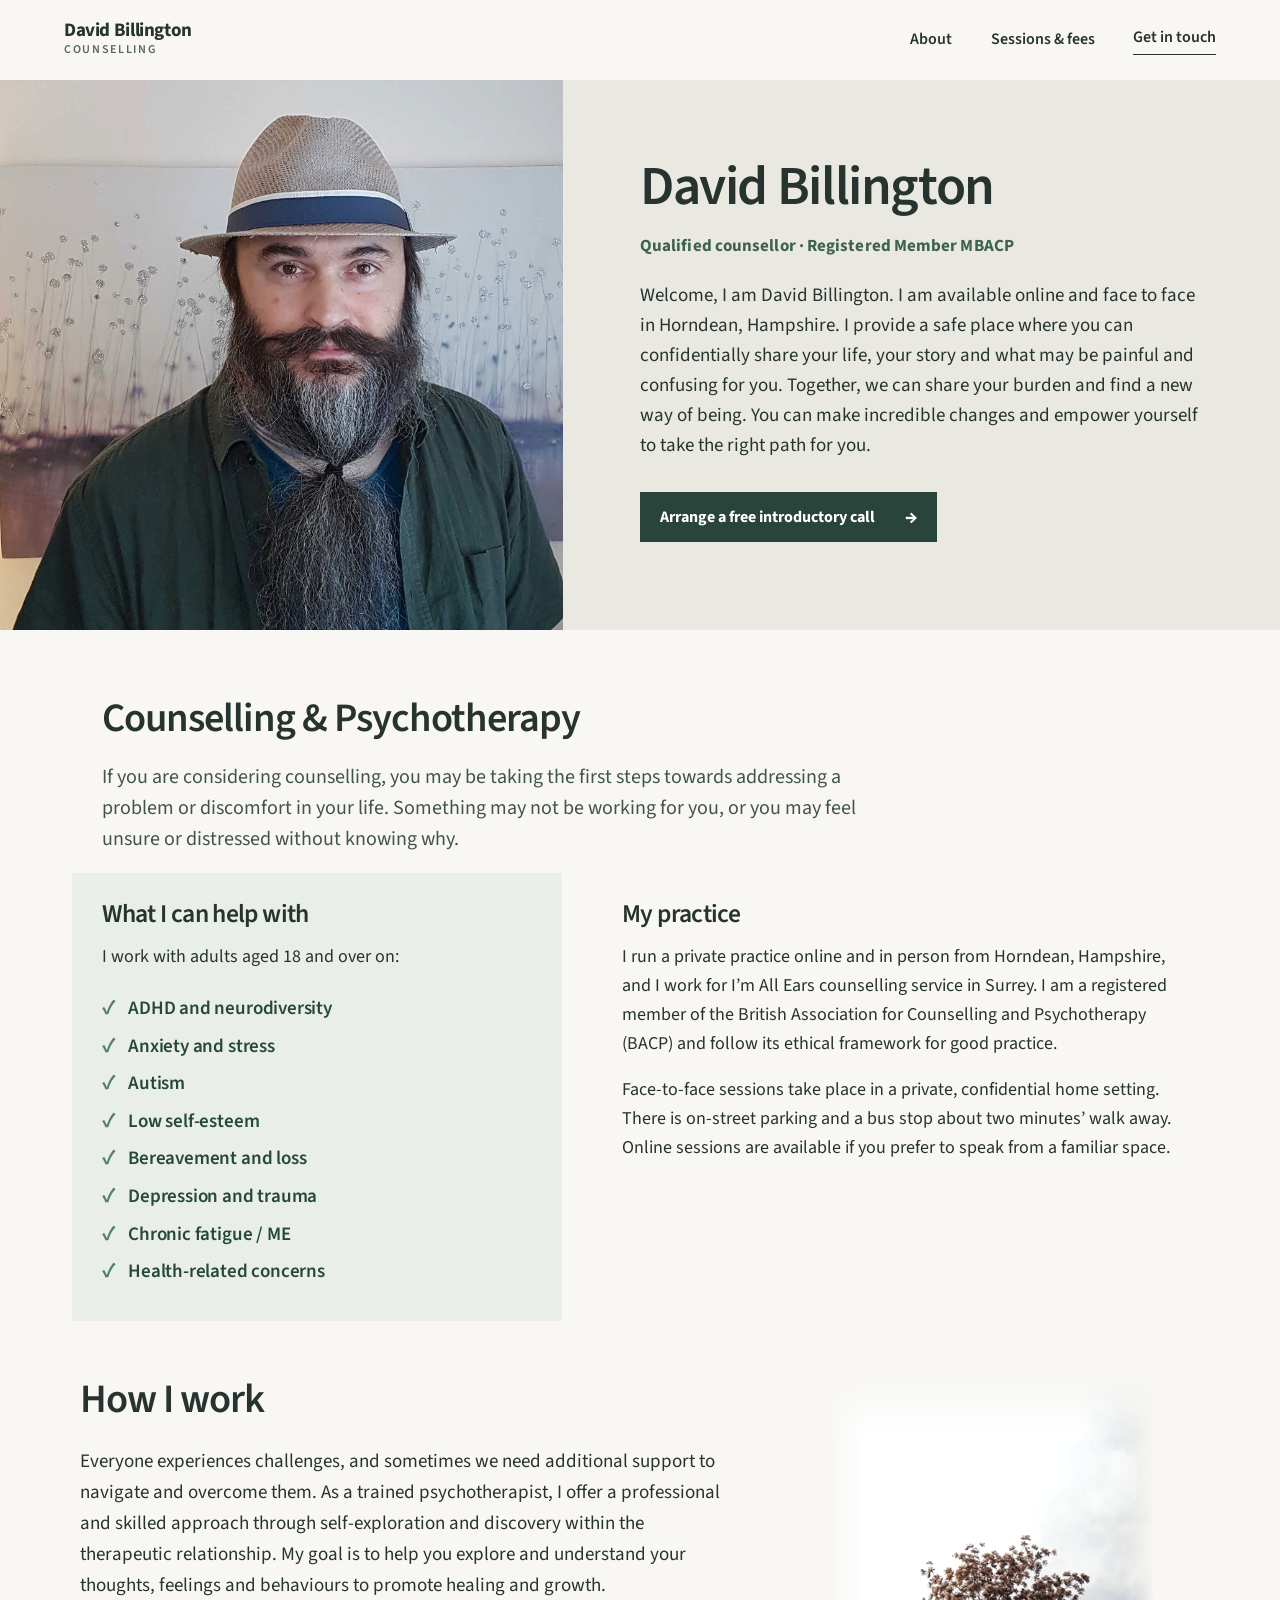
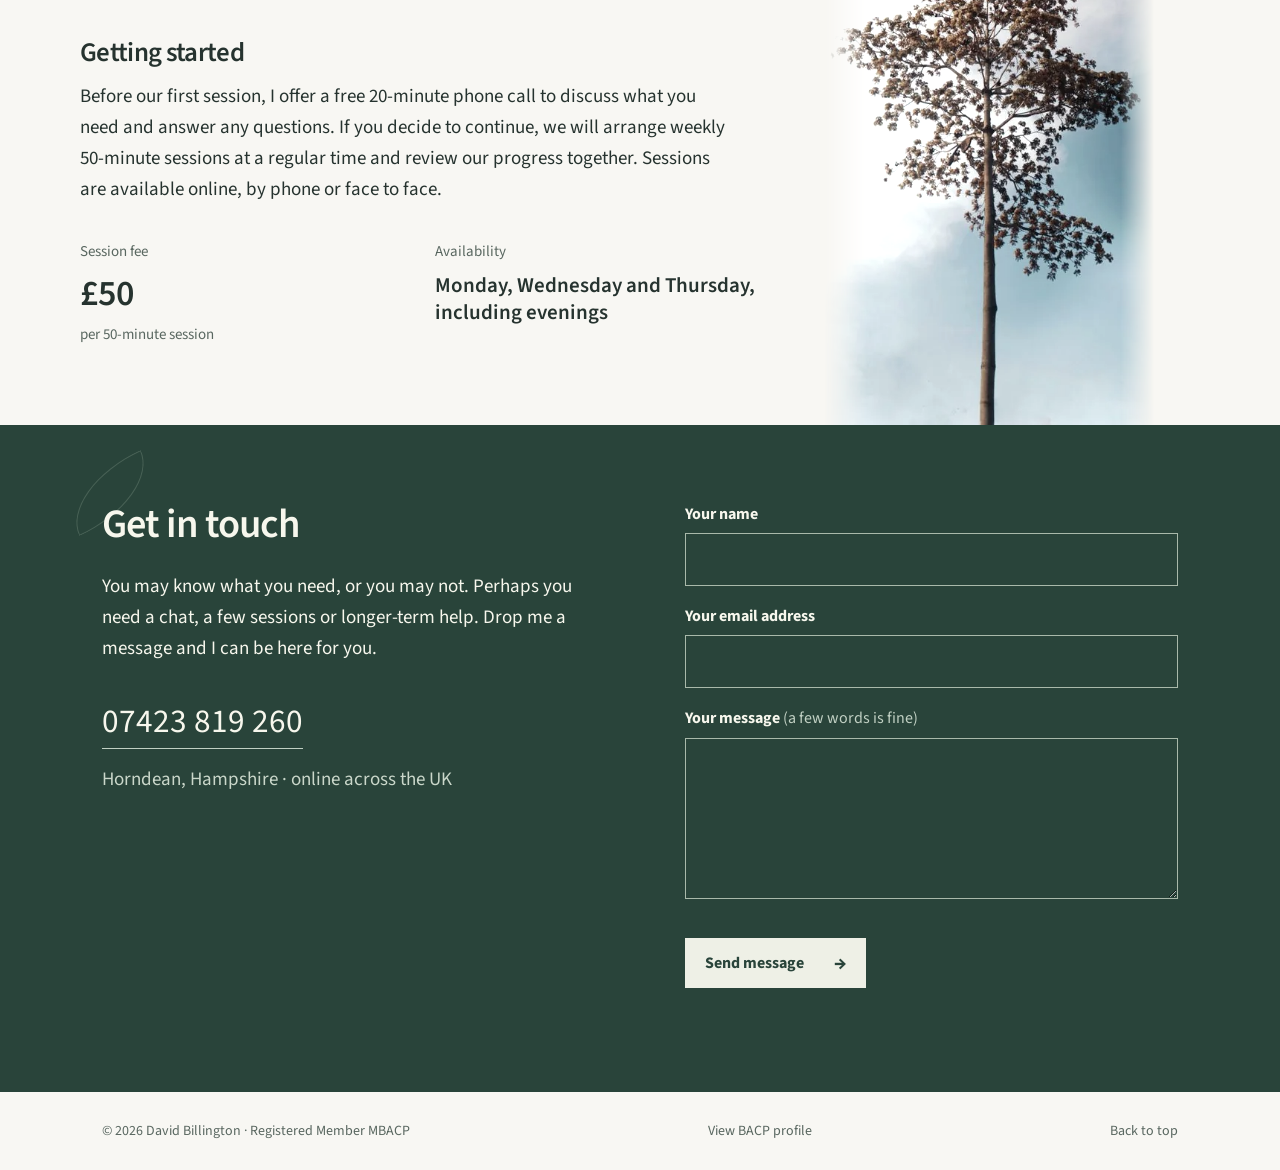
==== commit 7616f783: "Lead with David's name and credentials; keep editor save visible" ====
--- a/index.html
+++ b/index.html
@@ -1,7 +1,7 @@
 <!doctype html>
 <html lang="en-GB"><head><meta charset="utf-8"><meta name="viewport" content="width=device-width, initial-scale=1"><meta name="theme-color" content="#e9e8e0"><meta name="description" content="Counselling in Horndean, Hampshire and online with David Billington, MBACP. Support for ADHD, neurodiversity, anxiety and life’s challenges. Free 20-minute introductory call."><title>Counselling in Horndean, Hampshire | ADHD &amp; Anxiety Support | David Billington</title><link rel="canonical" href="https://david-councilling.pages.dev/"><link rel="stylesheet" href="/style.css"><script src="/site.js" defer></script><script type="application/ld+json">{"@context":"https://schema.org","@type":"ProfessionalService","name":"David Billington Counselling","description":"Counselling for adults in Horndean, Hampshire and online, including support for ADHD, neurodiversity and anxiety.","url":"https://david-councilling.pages.dev/","telephone":"+447423819260","address":{"@type":"PostalAddress","addressLocality":"Horndean","addressRegion":"Hampshire","postalCode":"PO8","addressCountry":"GB"},"areaServed":[{"@type":"Place","name":"Hampshire"},{"@type":"Country","name":"United Kingdom"}],"sameAs":"https://www.bacp.co.uk/therapists/399649/david-billington/waterlooville-po8"}</script></head>
 <body><a class="skip" href="#main">Skip to content</a><header class="header"><a class="brand" href="#top">David Billington <span>Counselling</span></a><nav aria-label="Main navigation"><a href="#about">About</a><a href="#sessions">Sessions & fees</a><a id="blog-nav" href="/blog" hidden>Blog</a><a class="nav-contact" href="#contact">Get in touch</a></nav></header>
-<main id="main"><section class="hero" id="top"><div class="portrait"><img src="/david-headshot.jpg" width="900" height="1200" alt="David Billington" fetchpriority="high"></div><div class="hero-copy"><h1 data-content="heroTitle">Counselling in Horndean and online</h1><p class="lead" data-content="heroIntro">Welcome, I am David Billington. I am available online and face to face in Horndean, Hampshire. I provide a safe place where you can confidentially share your life, your story and what may be painful and confusing for you. Together, we can share your burden and find a new way of being. You can make incredible changes and empower yourself to take the right path for you.</p><a class="button" href="#contact">Arrange a free introductory call <span aria-hidden="true">→</span></a></div></section>
+<main id="main"><section class="hero" id="top"><div class="portrait"><img src="/david-headshot.jpg" width="900" height="1200" alt="David Billington" fetchpriority="high"></div><div class="hero-copy"><h1 data-content="heroTitle">David Billington</h1><p class="hero-credential" data-content="heroCredential">Qualified counsellor · Registered Member MBACP</p><p class="lead" data-content="heroIntro">Welcome, I am David Billington. I am available online and face to face in Horndean, Hampshire. I provide a safe place where you can confidentially share your life, your story and what may be painful and confusing for you. Together, we can share your burden and find a new way of being. You can make incredible changes and empower yourself to take the right path for you.</p><a class="button" href="#contact">Arrange a free introductory call <span aria-hidden="true">→</span></a></div></section>
 <section class="section intro" id="about" data-reveal><div class="intro-inner"><h2 data-content="sectionTitle">Counselling &amp; Psychotherapy</h2><p class="intro-summary" data-content="sectionIntro">If you are considering counselling, you may be taking the first steps towards addressing a problem or discomfort in your life. Something may not be working for you, or you may feel unsure or distressed without knowing why.</p><div class="intro-grid"><div class="support-column"><h3 data-content="supportTitle">What I can help with</h3><p data-content="supportIntro">I work with adults aged 18 and over on:</p><ul class="support-list" id="support-items"><li>ADHD and neurodiversity</li><li>Anxiety and stress</li><li>Autism</li><li>Low self-esteem</li><li>Bereavement and loss</li><li>Depression and trauma</li><li>Chronic fatigue / ME</li><li>Health-related concerns</li></ul></div><div class="practice-column"><h3 data-content="aboutTitle">My practice</h3><p data-content="aboutText">I run a private practice online and in person from Horndean, Hampshire, and I work for I’m All Ears counselling service in Surrey. I am a registered member of the British Association for Counselling and Psychotherapy (BACP) and follow its ethical framework for good practice.</p><p data-content="practiceDetails">Face-to-face sessions take place in a private, confidential home setting. There is on-street parking and a bus stop about two minutes’ walk away. Online sessions are available if you prefer to speak from a familiar space.</p></div></div></div></section>
 <section class="section sessions" id="sessions" data-reveal><div><h2 data-content="approachTitle">How I work</h2><p data-content="approachText">Everyone experiences challenges, and sometimes we need additional support to navigate and overcome them. As a trained psychotherapist, I offer a professional and skilled approach through self-exploration and discovery within the therapeutic relationship. My goal is to help you explore and understand your thoughts, feelings and behaviours to promote healing and growth.</p><h3 data-content="introTitle">Getting started</h3><p data-content="introText">Before our first session, I offer a free 20-minute phone call to discuss what you need and answer any questions. If you decide to continue, we will arrange weekly 50-minute sessions at a regular time and review our progress together. Sessions are available online, by phone or face to face.</p><div class="details"><div><small>Session fee</small><strong data-content="price">£50</strong><span data-content="priceNote">per 50-minute session</span></div><div><small>Availability</small><strong class="details-text" data-content="availability">Monday, Wednesday and Thursday, including evenings</strong></div></div></div><figure class="practice-photo" aria-hidden="true"><img src="/tree-pexels.webp" width="1200" height="958" alt="" loading="lazy" decoding="async"></figure></section>
 <section class="contact" id="contact" data-reveal><div><h2 data-content="contactTitle">Get in touch</h2><p data-content="contactText">You may know what you need, or you may not. Perhaps you need a chat, a few sessions or longer-term help. Drop me a message and I can be here for you.</p><a class="phone" id="phone-link" href="tel:+447423819260">07423 819 260</a><p class="quiet" data-content="location">Horndean, Hampshire · online across the UK</p><a id="email-link" hidden></a></div><form id="contact-form"><label for="name">Your name</label><input id="name" name="name" autocomplete="name" required maxlength="100"><label for="email">Your email address</label><input id="email" name="email" type="email" autocomplete="email" required maxlength="200"><label for="message">Your message <span class="optional">(a few words is fine)</span></label><textarea id="message" name="message" rows="5" required maxlength="4000"></textarea><div class="honeypot" aria-hidden="true"><label for="website">Website</label><input id="website" name="website" tabindex="-1" autocomplete="off"></div><button class="button" type="submit">Send message <span aria-hidden="true">→</span></button><p id="form-status" role="status" aria-live="polite"></p></form></section></main><footer><span>© <span id="year"></span> David Billington · Registered Member MBACP</span><a href="https://www.bacp.co.uk/therapists/399649/david-billington/waterlooville-po8" target="_blank" rel="noopener">View BACP profile</a><a href="#top">Back to top</a></footer></body></html>
--- a/style.css
+++ b/style.css
@@ -67,3 +67,6 @@
 }
 @media(max-width:900px) and (prefers-reduced-motion:no-preference){body.has-reveal .sessions.is-visible .practice-photo{opacity:.1}}
 @media(max-width:550px) and (prefers-reduced-motion:no-preference){body.has-reveal .sessions.is-visible .practice-photo{opacity:.075}}
+
+.hero-credential{margin:-7px 0 22px;color:#3e6151;font-size:17px;font-weight:700;letter-spacing:.005em;line-height:1.4}
+@media(max-width:550px){.hero-credential{font-size:16px;margin:-4px 0 19px}}
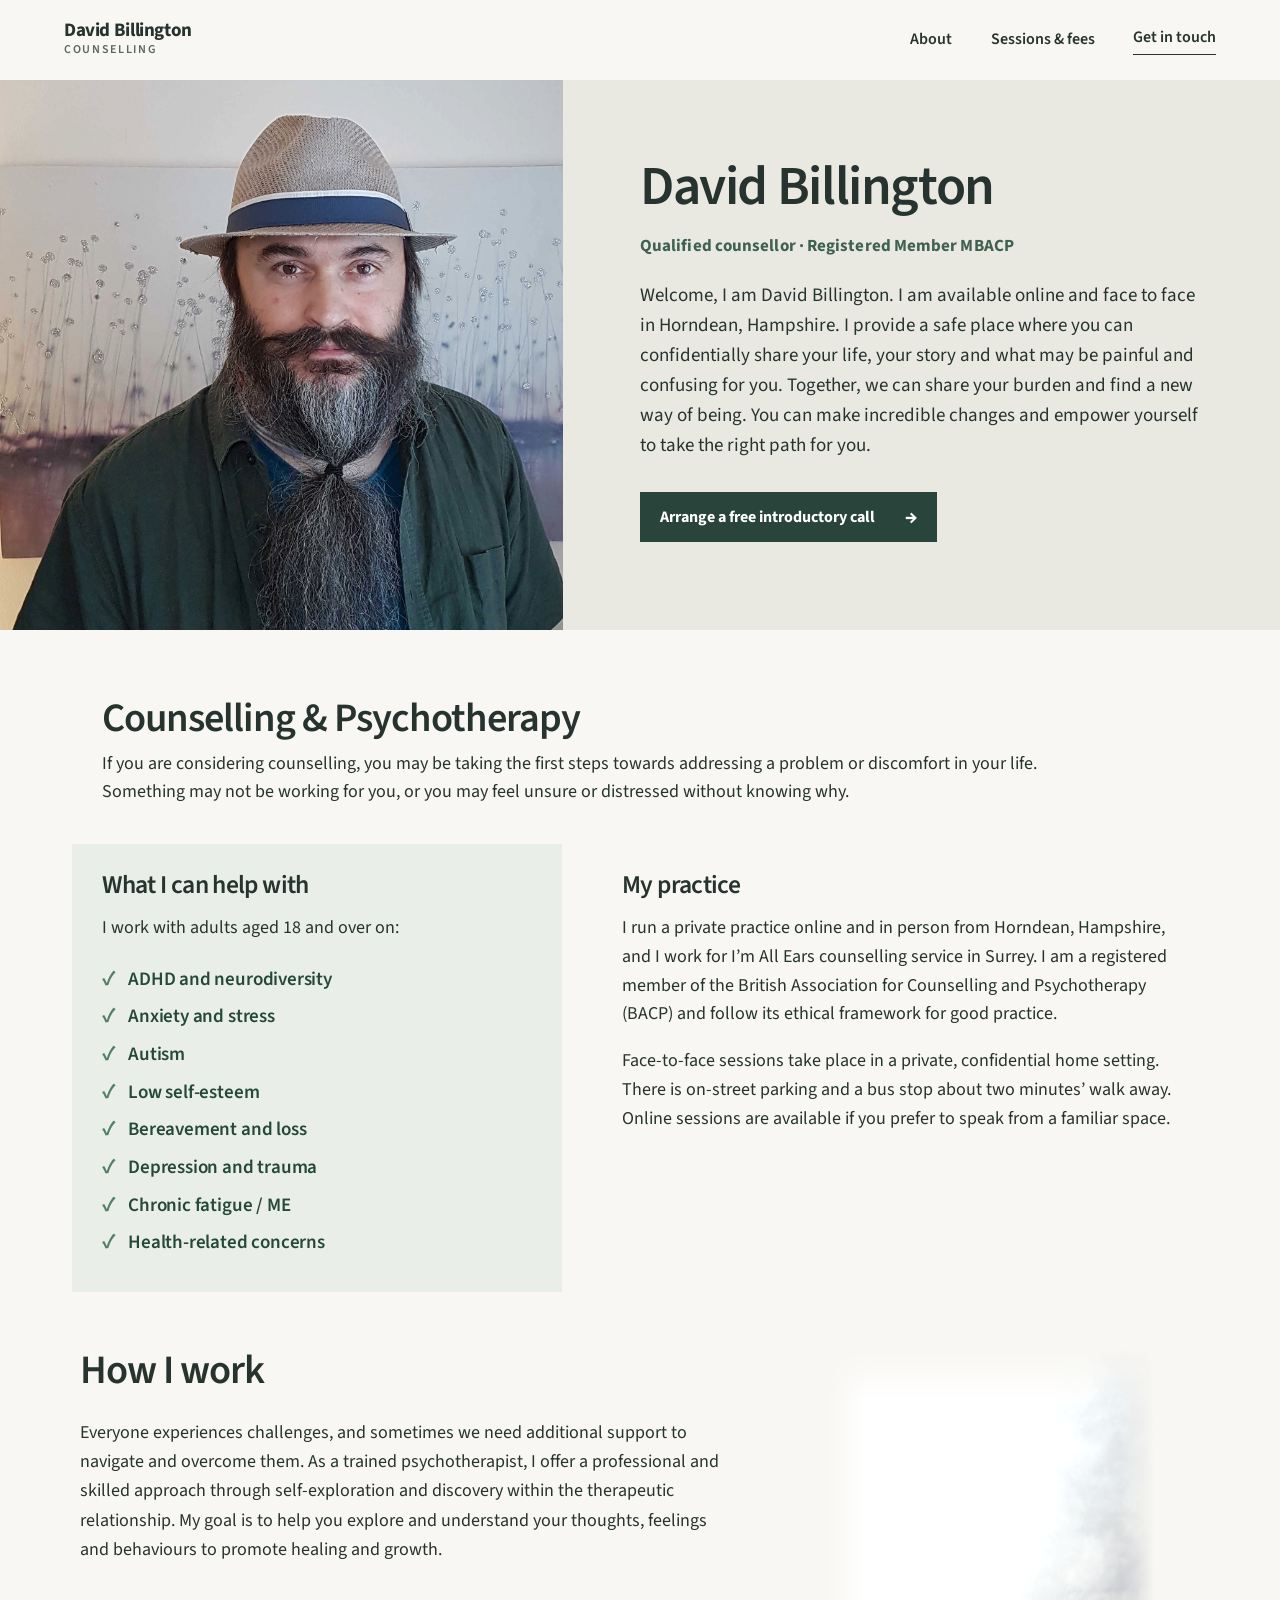
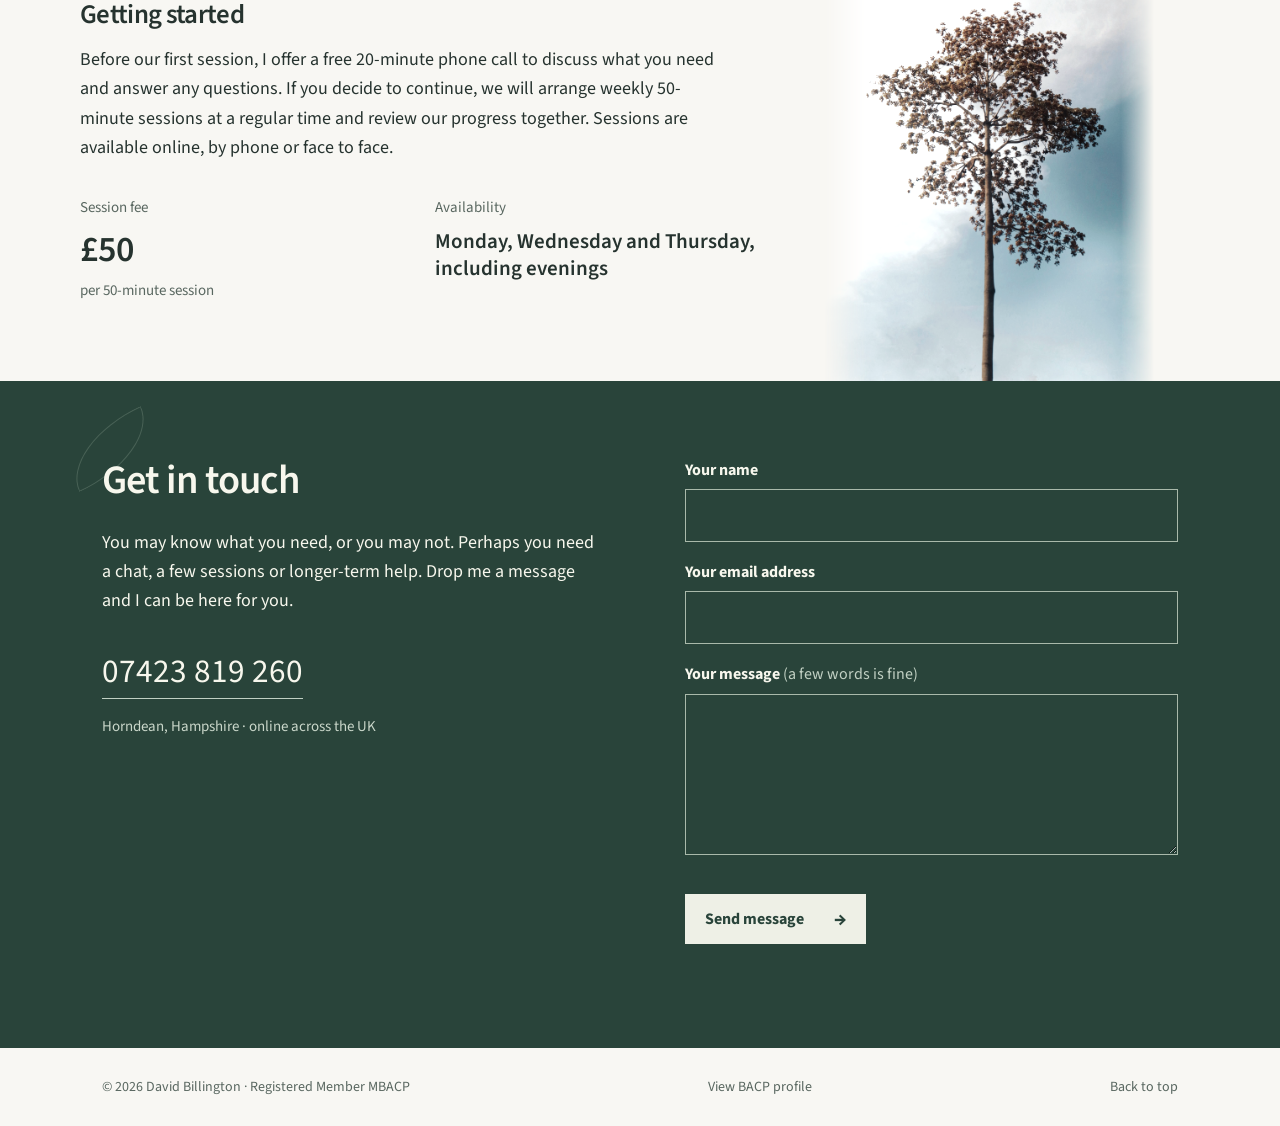
==== commit 32e95cdd: "Update index.html" ====
--- a/index.html
+++ b/index.html
@@ -3,5 +3,5 @@
 <body><a class="skip" href="#main">Skip to content</a><header class="header"><a class="brand" href="#top">David Billington <span>Counselling</span></a><nav aria-label="Main navigation"><a href="#about">About</a><a href="#sessions">Sessions & fees</a><a id="blog-nav" href="/blog" hidden>Blog</a><a class="nav-contact" href="#contact">Get in touch</a></nav></header>
 <main id="main"><section class="hero" id="top"><div class="portrait"><img src="/david-headshot.jpg" width="900" height="1200" alt="David Billington" fetchpriority="high"></div><div class="hero-copy"><h1 data-content="heroTitle">David Billington</h1><p class="hero-credential" data-content="heroCredential">Qualified counsellor · Registered Member MBACP</p><p class="lead" data-content="heroIntro">Welcome, I am David Billington. I am available online and face to face in Horndean, Hampshire. I provide a safe place where you can confidentially share your life, your story and what may be painful and confusing for you. Together, we can share your burden and find a new way of being. You can make incredible changes and empower yourself to take the right path for you.</p><a class="button" href="#contact">Arrange a free introductory call <span aria-hidden="true">→</span></a></div></section>
 <section class="section intro" id="about" data-reveal><div class="intro-inner"><h2 data-content="sectionTitle">Counselling &amp; Psychotherapy</h2><p class="intro-summary" data-content="sectionIntro">If you are considering counselling, you may be taking the first steps towards addressing a problem or discomfort in your life. Something may not be working for you, or you may feel unsure or distressed without knowing why.</p><div class="intro-grid"><div class="support-column"><h3 data-content="supportTitle">What I can help with</h3><p data-content="supportIntro">I work with adults aged 18 and over on:</p><ul class="support-list" id="support-items"><li>ADHD and neurodiversity</li><li>Anxiety and stress</li><li>Autism</li><li>Low self-esteem</li><li>Bereavement and loss</li><li>Depression and trauma</li><li>Chronic fatigue / ME</li><li>Health-related concerns</li></ul></div><div class="practice-column"><h3 data-content="aboutTitle">My practice</h3><p data-content="aboutText">I run a private practice online and in person from Horndean, Hampshire, and I work for I’m All Ears counselling service in Surrey. I am a registered member of the British Association for Counselling and Psychotherapy (BACP) and follow its ethical framework for good practice.</p><p data-content="practiceDetails">Face-to-face sessions take place in a private, confidential home setting. There is on-street parking and a bus stop about two minutes’ walk away. Online sessions are available if you prefer to speak from a familiar space.</p></div></div></div></section>
-<section class="section sessions" id="sessions" data-reveal><div><h2 data-content="approachTitle">How I work</h2><p data-content="approachText">Everyone experiences challenges, and sometimes we need additional support to navigate and overcome them. As a trained psychotherapist, I offer a professional and skilled approach through self-exploration and discovery within the therapeutic relationship. My goal is to help you explore and understand your thoughts, feelings and behaviours to promote healing and growth.</p><h3 data-content="introTitle">Getting started</h3><p data-content="introText">Before our first session, I offer a free 20-minute phone call to discuss what you need and answer any questions. If you decide to continue, we will arrange weekly 50-minute sessions at a regular time and review our progress together. Sessions are available online, by phone or face to face.</p><div class="details"><div><small>Session fee</small><strong data-content="price">£50</strong><span data-content="priceNote">per 50-minute session</span></div><div><small>Availability</small><strong class="details-text" data-content="availability">Monday, Wednesday and Thursday, including evenings</strong></div></div></div><figure class="practice-photo" aria-hidden="true"><img src="/tree-pexels.webp" width="1200" height="958" alt="" loading="lazy" decoding="async"></figure></section>
+<section class="section sessions" id="sessions" data-reveal><div><h2 data-content="approachTitle">How I work</h2><p data-content="approachText">Everyone experiences challenges, and sometimes we need additional support to navigate and overcome them. As a trained psychotherapist, I offer a professional and skilled approach through self-exploration and discovery within the therapeutic relationship. My goal is to help you explore and understand your thoughts, feelings and behaviours to promote healing and growth.</p><h3 data-content="introTitle">Getting started</h3><p data-content="introText">Before our first session, I offer a free 20-minute phone call to discuss what you need and answer any questions. If you decide to continue, we will arrange weekly 50-minute sessions at a regular time and review our progress together. Sessions are available online, by phone or face to face.</p><div class="details"><div><small>Session fee</small><strong data-content="price">£50</strong><span data-content="priceNote">per 50-minute session</span></div><div><small>Availability</small><strong class="details-text" data-content="availability">Monday, Wednesday and Thursday, including evenings</strong></div></div></div><figure class="practice-photo" aria-hidden="true"><img src="/pexels-tree.jpg" width="1200" height="958" alt="" loading="lazy" decoding="async"></figure></section>
 <section class="contact" id="contact" data-reveal><div><h2 data-content="contactTitle">Get in touch</h2><p data-content="contactText">You may know what you need, or you may not. Perhaps you need a chat, a few sessions or longer-term help. Drop me a message and I can be here for you.</p><a class="phone" id="phone-link" href="tel:+447423819260">07423 819 260</a><p class="quiet" data-content="location">Horndean, Hampshire · online across the UK</p><a id="email-link" hidden></a></div><form id="contact-form"><label for="name">Your name</label><input id="name" name="name" autocomplete="name" required maxlength="100"><label for="email">Your email address</label><input id="email" name="email" type="email" autocomplete="email" required maxlength="200"><label for="message">Your message <span class="optional">(a few words is fine)</span></label><textarea id="message" name="message" rows="5" required maxlength="4000"></textarea><div class="honeypot" aria-hidden="true"><label for="website">Website</label><input id="website" name="website" tabindex="-1" autocomplete="off"></div><button class="button" type="submit">Send message <span aria-hidden="true">→</span></button><p id="form-status" role="status" aria-live="polite"></p></form></section></main><footer><span>© <span id="year"></span> David Billington · Registered Member MBACP</span><a href="https://www.bacp.co.uk/therapists/399649/david-billington/waterlooville-po8" target="_blank" rel="noopener">View BACP profile</a><a href="#top">Back to top</a></footer></body></html>
--- a/style.css
+++ b/style.css
@@ -1,11 +1,11 @@
 @import url('https://fonts.googleapis.com/css2?family=Source+Sans+3:wght@400;500;600;700&display=swap');
-:root{--ink:#26332f;--muted:#596760;--paper:#f8f7f3;--cream:#e9e9e2;--green:#29443a;--line:#c8cec5}*{box-sizing:border-box}[hidden]{display:none!important}html{scroll-behavior:smooth}body{margin:0;background:var(--paper);color:var(--ink);font:18px/1.58 'Source Sans 3',Arial,sans-serif}a{color:inherit}h1,h2,h3,p{margin-top:0}h1,h2,h3{font-family:'Source Sans 3',Arial,sans-serif;font-weight:600;letter-spacing:-.025em;line-height:1.14}h1{font-size:clamp(2.7rem,4.3vw,4.9rem);margin:0 0 23px}h2{font-size:clamp(2.1rem,3.15vw,3.5rem);max-width:760px;margin-bottom:24px}h3{font-size:clamp(1.45rem,2.1vw,2.2rem);margin-bottom:14px}p{max-width:650px}.skip{position:absolute;top:-100px;left:10px;background:#fff;padding:10px;z-index:9}.skip:focus{top:10px}.header{min-height:80px;display:flex;align-items:center;justify-content:space-between;padding:12px clamp(24px,5vw,90px);background:var(--paper)}.brand{text-decoration:none;font-weight:700;font-size:19px;line-height:1.1;letter-spacing:-.02em}.brand span{display:block;font:600 12px/1.5 'Source Sans 3',sans-serif;letter-spacing:.14em;text-transform:uppercase;color:var(--muted)}nav{display:flex;align-items:center;gap:clamp(16px,3vw,46px);font-size:16px;font-weight:600}nav a{text-decoration:none}nav a:hover,footer a:hover{text-decoration:underline;text-underline-offset:5px}.nav-contact{border-bottom:1px solid currentColor;padding-bottom:3px}.hero{min-height:550px;display:grid;grid-template-columns:44% 56%;background:var(--cream)}.portrait{min-height:550px;overflow:hidden}.portrait img{width:100%;height:100%;object-fit:cover;object-position:center 27%;display:block}.hero-copy{align-self:center;padding:44px clamp(35px,6vw,105px)}.eyebrow,.section-label{font-size:13px;font-weight:700;letter-spacing:.09em;text-transform:uppercase;color:var(--muted)}.eyebrow{margin-bottom:21px}.lead{font-size:19px;line-height:1.58;max-width:590px}.button{display:inline-flex;gap:30px;justify-content:space-between;align-items:center;background:var(--green);color:#fff;text-decoration:none;border:1px solid var(--green);padding:13px 19px;font:700 16px 'Source Sans 3',sans-serif;cursor:pointer;transition:background .2s,color .2s;margin:12px 0}.button span{font-size:20px;line-height:1}.button:hover{background:transparent;color:var(--green)}.quiet{color:var(--muted);font-size:15px;line-height:1.5}.section,.support,.contact,.journal-home{padding:clamp(60px,6vw,88px) clamp(24px,8vw,140px);display:grid;grid-template-columns:minmax(145px,25%) 1fr;gap:24px}.section,.support{display:block}.section>div,.support>div{max-width:840px;margin:0 auto}.section>div:last-child,.support>div:last-child{max-width:840px}.section p,.support p,.contact p{font-size:19px;line-height:1.63}.support{background:var(--paper);border-top:1px solid var(--line)}.sessions{border-top:1px solid var(--line)}.support-list{padding:0;list-style:none;display:grid;grid-template-columns:1fr 1fr;gap:0 45px;margin:30px 0}.support-list li{border-top:1px solid #aebcb0;padding:11px 0;font-size:18px}.rule{border-top:1px solid var(--line);margin:43px 0}.details{border-top:1px solid var(--line);border-bottom:1px solid var(--line);display:grid;grid-template-columns:1fr 1fr;gap:35px;margin-top:35px;padding:22px 0}.details small,.details span{display:block;color:var(--muted);font-size:15px}.details strong{display:block;font:600 36px/1.2 'Source Sans 3',Arial,sans-serif;margin:8px 0}.details .details-text{font-family:'Source Sans 3',sans-serif;font-size:21px;line-height:1.3}.contact{background:var(--green);color:#f7f7ed;grid-template-columns:1fr 1fr;gap:clamp(35px,7vw,120px)}.contact .section-label,.contact .quiet{color:#cad7ca}.contact p{max-width:570px}.phone{display:inline-block;font-size:clamp(23px,2.6vw,34px);text-decoration:none;border-bottom:1px solid #c1d0c3;margin:12px 0 16px}.contact form{align-self:start;max-width:650px}label{display:block;font-weight:700;font-size:16px;margin:0 0 6px}.optional{font-weight:400;color:#c1d0c3}input,textarea{width:100%;border:1px solid #a9b9aa;border-radius:0;background:transparent;color:#fff;font:18px/1.5 'Source Sans 3',sans-serif;padding:12px 15px;margin:0 0 18px}input:focus,textarea:focus{outline:3px solid #d3e5bc;outline-offset:2px}textarea{resize:vertical}.form-note{font-size:14px!important;color:#c1d0c3}.contact .button{background:#eef0e6;color:var(--green);border-color:#eef0e6}.contact .button:hover{background:transparent;color:#fff}.honeypot{position:absolute;left:-9999px}#form-status{font-size:15px!important}footer{padding:28px clamp(24px,8vw,140px);display:flex;gap:24px;flex-wrap:wrap;align-items:center;justify-content:space-between;font-size:14px;color:var(--muted)}footer a{text-decoration:none}.journal-home{background:var(--paper);grid-template-columns:1fr 1fr;gap:35px}.journal-home .journal-more{grid-column:2;text-underline-offset:5px}.journal-list{display:grid;gap:0}.journal-item{display:block;text-decoration:none;padding:18px 0;border-top:1px solid var(--line)}.journal-item h3{font-size:1.35rem;margin:5px 0}.journal-item small{color:var(--muted)}.journal-item:hover h3{text-decoration:underline;text-underline-offset:4px}@media(max-width:850px){.hero{display:flex;flex-direction:column}.portrait{min-height:0;height:44vw;max-height:400px}.hero-copy{padding:48px 7vw 56px}.section,.support{grid-template-columns:1fr;gap:18px}.contact,.journal-home{grid-template-columns:1fr}.journal-home .journal-more{grid-column:1}}@media(max-width:550px){body{font-size:17px}.header{padding:12px 20px}.brand{font-size:16px}.brand span{font-size:10px}nav{gap:13px;font-size:14px}nav a:not(.nav-contact){display:none}.portrait{height:58vw}.hero-copy{padding:40px 24px 47px}h1{font-size:clamp(2.45rem,10vw,3.25rem)}h2{font-size:clamp(2rem,8vw,2.65rem)}.lead{font-size:18px}.section,.support,.contact,.journal-home{padding:62px 24px}.section p,.support p,.contact p{font-size:17px}.support-list{grid-template-columns:1fr;margin:24px 0}.details{grid-template-columns:1fr;gap:20px}.details strong{font-size:31px}footer{display:block}footer>*{display:block;margin:0 0 12px}}@media(prefers-reduced-motion:reduce){html{scroll-behavior:auto}}
+:root{--ink:#26332f;--muted:#596760;--paper:#f8f7f3;--cream:#e9e9e2;--green:#29443a;--line:#c8cec5}*{box-sizing:border-box}[hidden]{display:none!important}html{scroll-behavior:smooth}body{margin:0;background:var(--paper);color:var(--ink);font:18px/1.58 'Source Sans 3',Arial,sans-serif}a{color:inherit}h1,h2,h3,p{margin-top:0}h1,h2,h3{font-family:'Source Sans 3',Arial,sans-serif;font-weight:600;letter-spacing:-.025em;line-height:1.14}h1{font-size:clamp(2.7rem,4.3vw,4.9rem);margin:0 0 23px}h2{font-size:clamp(2.1rem,3.15vw,3.5rem);max-width:760px;margin-bottom:24px}h3{font-size:clamp(1.45rem,2.1vw,2.2rem);margin-bottom:14px}p{max-width:650px}.skip{position:absolute;top:-100px;left:10px;background:#fff;padding:10px;z-index:9}.skip:focus{top:10px}.header{min-height:80px;display:flex;align-items:center;justify-content:space-between;padding:12px clamp(24px,5vw,90px);background:var(--paper)}.brand{text-decoration:none;font-weight:700;font-size:19px;line-height:1.1;letter-spacing:-.02em}.brand span{display:block;font:600 12px/1.5 'Source Sans 3',sans-serif;letter-spacing:.14em;text-transform:uppercase;color:var(--muted)}nav{display:flex;align-items:center;gap:clamp(16px,3vw,46px);font-size:16px;font-weight:600}nav a{text-decoration:none}nav a:hover,footer a:hover{text-decoration:underline;text-underline-offset:5px}.nav-contact{border-bottom:1px solid currentColor;padding-bottom:3px}.hero{min-height:550px;display:grid;grid-template-columns:44% 56%;background:var(--cream)}.portrait{min-height:550px;overflow:hidden}.portrait img{width:100%;height:100%;object-fit:cover;object-position:center 27%;display:block}.hero-copy{align-self:center;padding:44px clamp(35px,6vw,105px)}.eyebrow,.section-label{font-size:13px;font-weight:700;letter-spacing:.09em;text-transform:uppercase;color:var(--muted)}.eyebrow{margin-bottom:21px}.lead{font-size:19px;line-height:1.58;max-width:590px}.button{display:inline-flex;gap:30px;justify-content:space-between;align-items:center;background:var(--green);color:#fff;text-decoration:none;border:1px solid var(--green);padding:13px 19px;font:700 16px 'Source Sans 3',sans-serif;cursor:pointer;transition:background .2s,color .2s;margin:12px 0}.button span{font-size:20px;line-height:1}.button:hover{background:transparent;color:var(--green)}.quiet{color:var(--muted);font-size:15px;line-height:1.5}.section,.support,.contact,.journal-home{padding:clamp(60px,6vw,88px) clamp(24px,8vw,140px);display:grid;grid-template-columns:minmax(145px,25%) 1fr;gap:24px}.section,.support{display:block}.section>div,.support>div{max-width:840px;margin:0 auto}.section>div:last-child,.support>div:last-child{max-width:840px}.section p,.support p,.contact p{line-height:1.63}.support{background:var(--paper);border-top:1px solid var(--line)}.sessions{border-top:1px solid var(--line)}.support-list{padding:0;list-style:none;display:grid;grid-template-columns:1fr 1fr;gap:0 45px;margin:30px 0}.support-list li{border-top:1px solid #aebcb0;padding:11px 0;font-size:18px}.rule{border-top:1px solid var(--line);margin:43px 0}.details{border-top:1px solid var(--line);border-bottom:1px solid var(--line);display:grid;grid-template-columns:1fr 1fr;gap:35px;margin-top:35px;padding:22px 0}.details small,.details span{display:block;color:var(--muted);font-size:15px}.details strong{display:block;font:600 36px/1.2 'Source Sans 3',Arial,sans-serif;margin:8px 0}.details .details-text{font-family:'Source Sans 3',sans-serif;font-size:21px;line-height:1.3}.contact{background:var(--green);color:#f7f7ed;grid-template-columns:1fr 1fr;gap:clamp(35px,7vw,120px)}.contact .section-label,.contact .quiet{color:#cad7ca}.contact p{max-width:570px}.phone{display:inline-block;font-size:clamp(23px,2.6vw,34px);text-decoration:none;border-bottom:1px solid #c1d0c3;margin:12px 0 16px}.contact form{align-self:start;max-width:650px}label{display:block;font-weight:700;font-size:16px;margin:0 0 6px}.optional{font-weight:400;color:#c1d0c3}input,textarea{width:100%;border:1px solid #a9b9aa;border-radius:0;background:transparent;color:#fff;font:18px/1.5 'Source Sans 3',sans-serif;padding:12px 15px;margin:0 0 18px}input:focus,textarea:focus{outline:3px solid #d3e5bc;outline-offset:2px}textarea{resize:vertical}.form-note{font-size:14px!important;color:#c1d0c3}.contact .button{background:#eef0e6;color:var(--green);border-color:#eef0e6}.contact .button:hover{background:transparent;color:#fff}.honeypot{position:absolute;left:-9999px}#form-status{font-size:15px!important}footer{padding:28px clamp(24px,8vw,140px);display:flex;gap:24px;flex-wrap:wrap;align-items:center;justify-content:space-between;font-size:14px;color:var(--muted)}footer a{text-decoration:none}.journal-home{background:var(--paper);grid-template-columns:1fr 1fr;gap:35px}.journal-home .journal-more{grid-column:2;text-underline-offset:5px}.journal-list{display:grid;gap:0}.journal-item{display:block;text-decoration:none;padding:18px 0;border-top:1px solid var(--line)}.journal-item h3{font-size:1.35rem;margin:5px 0}.journal-item small{color:var(--muted)}.journal-item:hover h3{text-decoration:underline;text-underline-offset:4px}@media(max-width:850px){.hero{display:flex;flex-direction:column}.portrait{min-height:0;height:44vw;max-height:400px}.hero-copy{padding:48px 7vw 56px}.section,.support{grid-template-columns:1fr;gap:18px}.contact,.journal-home{grid-template-columns:1fr}.journal-home .journal-more{grid-column:1}}@media(max-width:550px){body{font-size:17px}.header{padding:12px 20px}.brand{font-size:16px}.brand span{font-size:10px}nav{gap:13px;font-size:14px}nav a:not(.nav-contact){display:none}.portrait{height:58vw}.hero-copy{padding:40px 24px 47px}h1{font-size:clamp(2.45rem,10vw,3.25rem)}h2{font-size:clamp(2rem,8vw,2.65rem)}.lead{font-size:18px}.section,.support,.contact,.journal-home{padding:62px 24px}.section p,.support p,.contact p{font-size:17px}.support-list{grid-template-columns:1fr;margin:24px 0}.details{grid-template-columns:1fr;gap:20px}.details strong{font-size:31px}footer{display:block}footer>*{display:block;margin:0 0 12px}}@media(prefers-reduced-motion:reduce){html{scroll-behavior:auto}}
 
 /* Calm, readable flow for the practice and support information. */
 .intro{padding-top:66px;padding-bottom:38px}
 .intro>.intro-inner{max-width:1100px;margin:0 auto}
-.intro h2{max-width:none;margin:0 0 20px}
-.intro .intro-summary{max-width:790px;font-size:20px;line-height:1.55;color:#42534b;margin-bottom:45px}
+.intro h2{max-width:none;margin:0 0 8px}
+.intro .intro-summary{max-width:1000px;font-size:18px;line-height:1.55;margin-bottom:65px}
 .intro-grid{display:grid;grid-template-columns:minmax(0,40%) minmax(0,1fr);gap:clamp(48px,7vw,110px);align-items:start}
 .intro-grid h3{font-size:clamp(1.45rem,2vw,1.8rem);margin:0 0 14px}
 .intro-grid p{font-size:18px;line-height:1.6;margin-bottom:18px}
